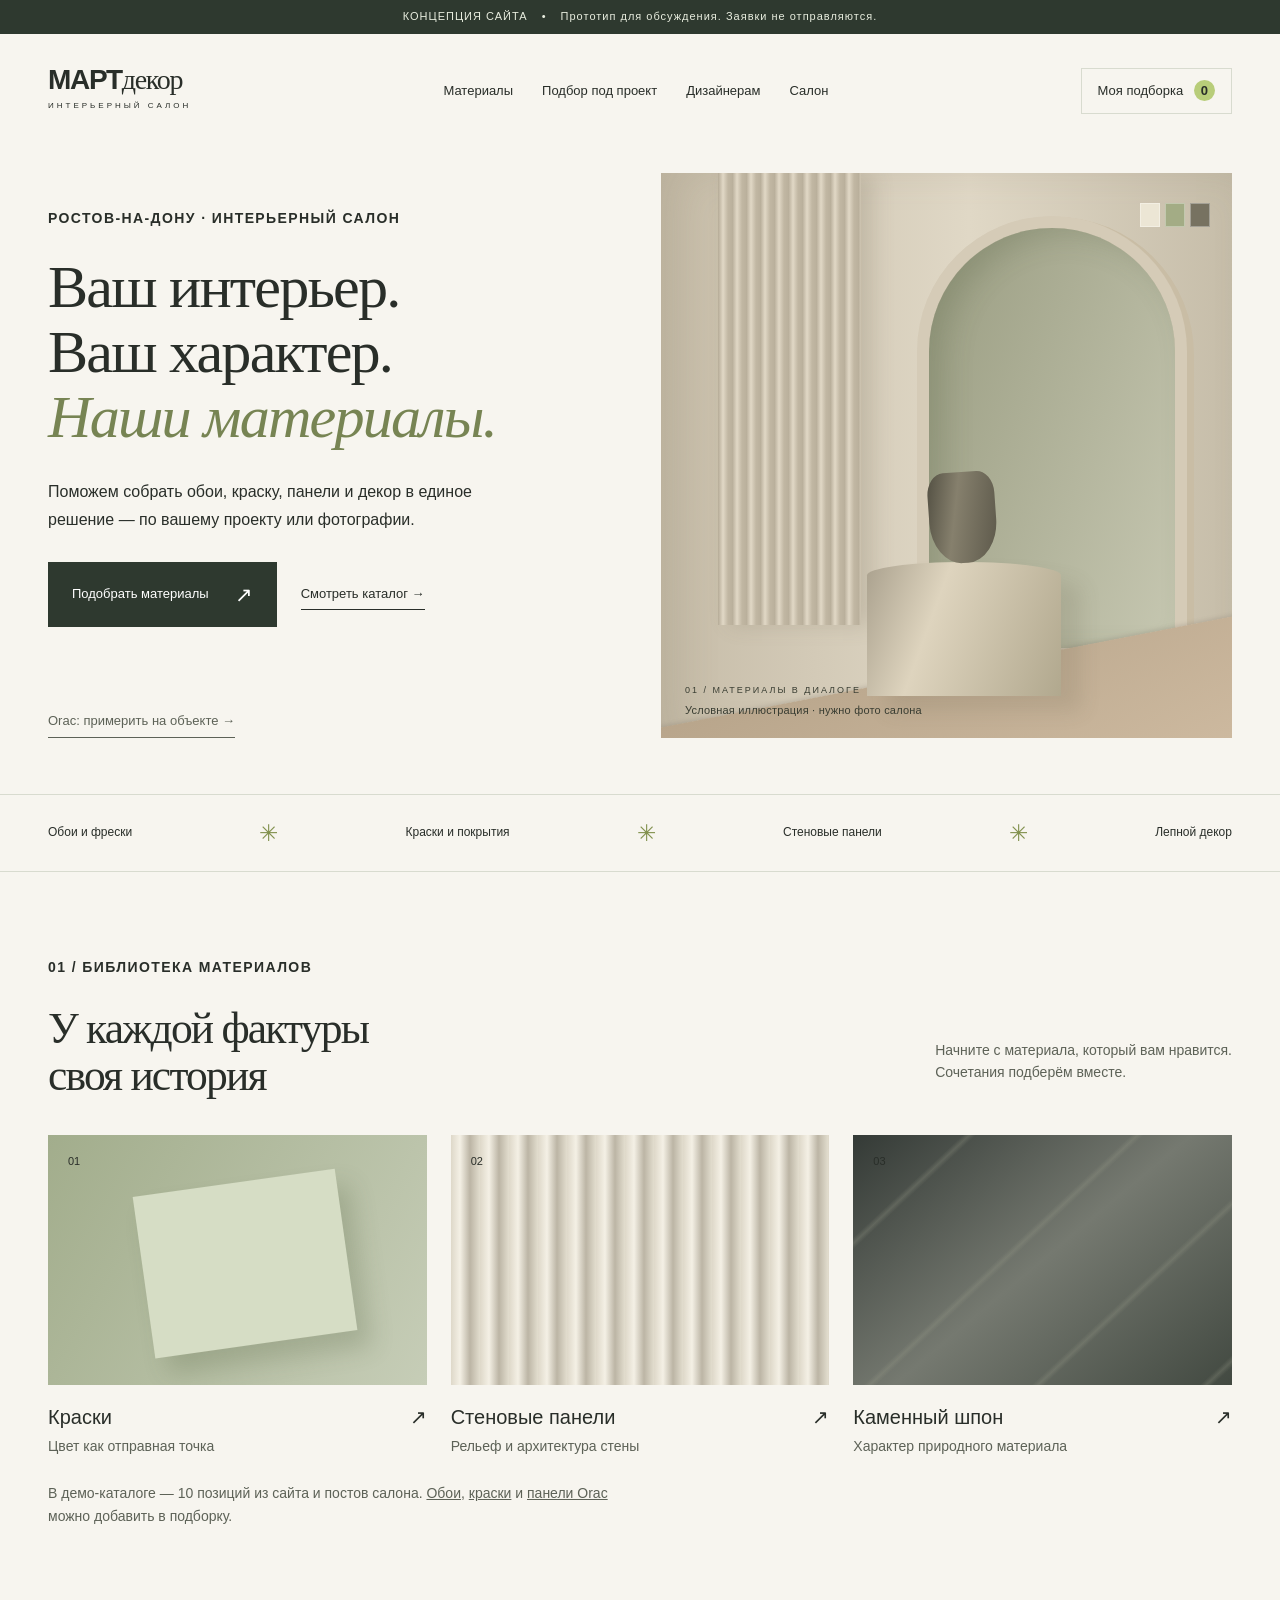
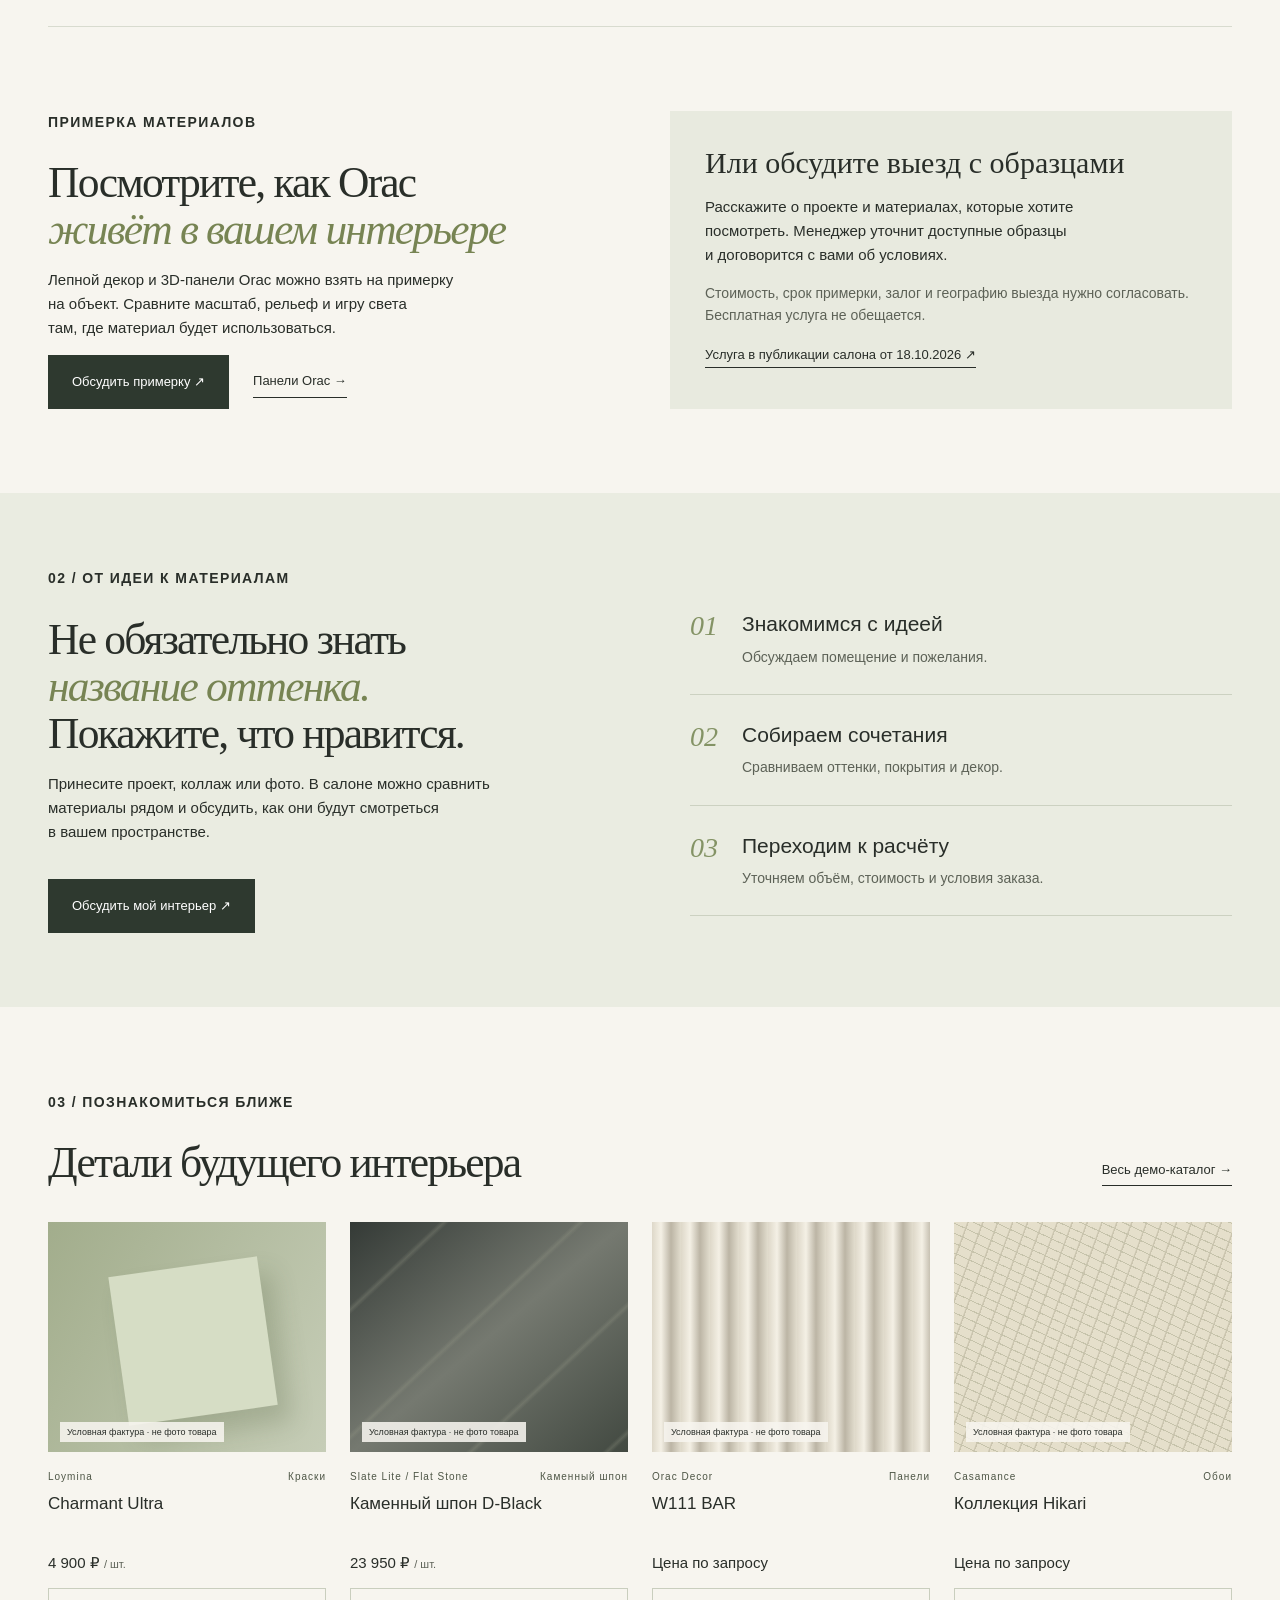
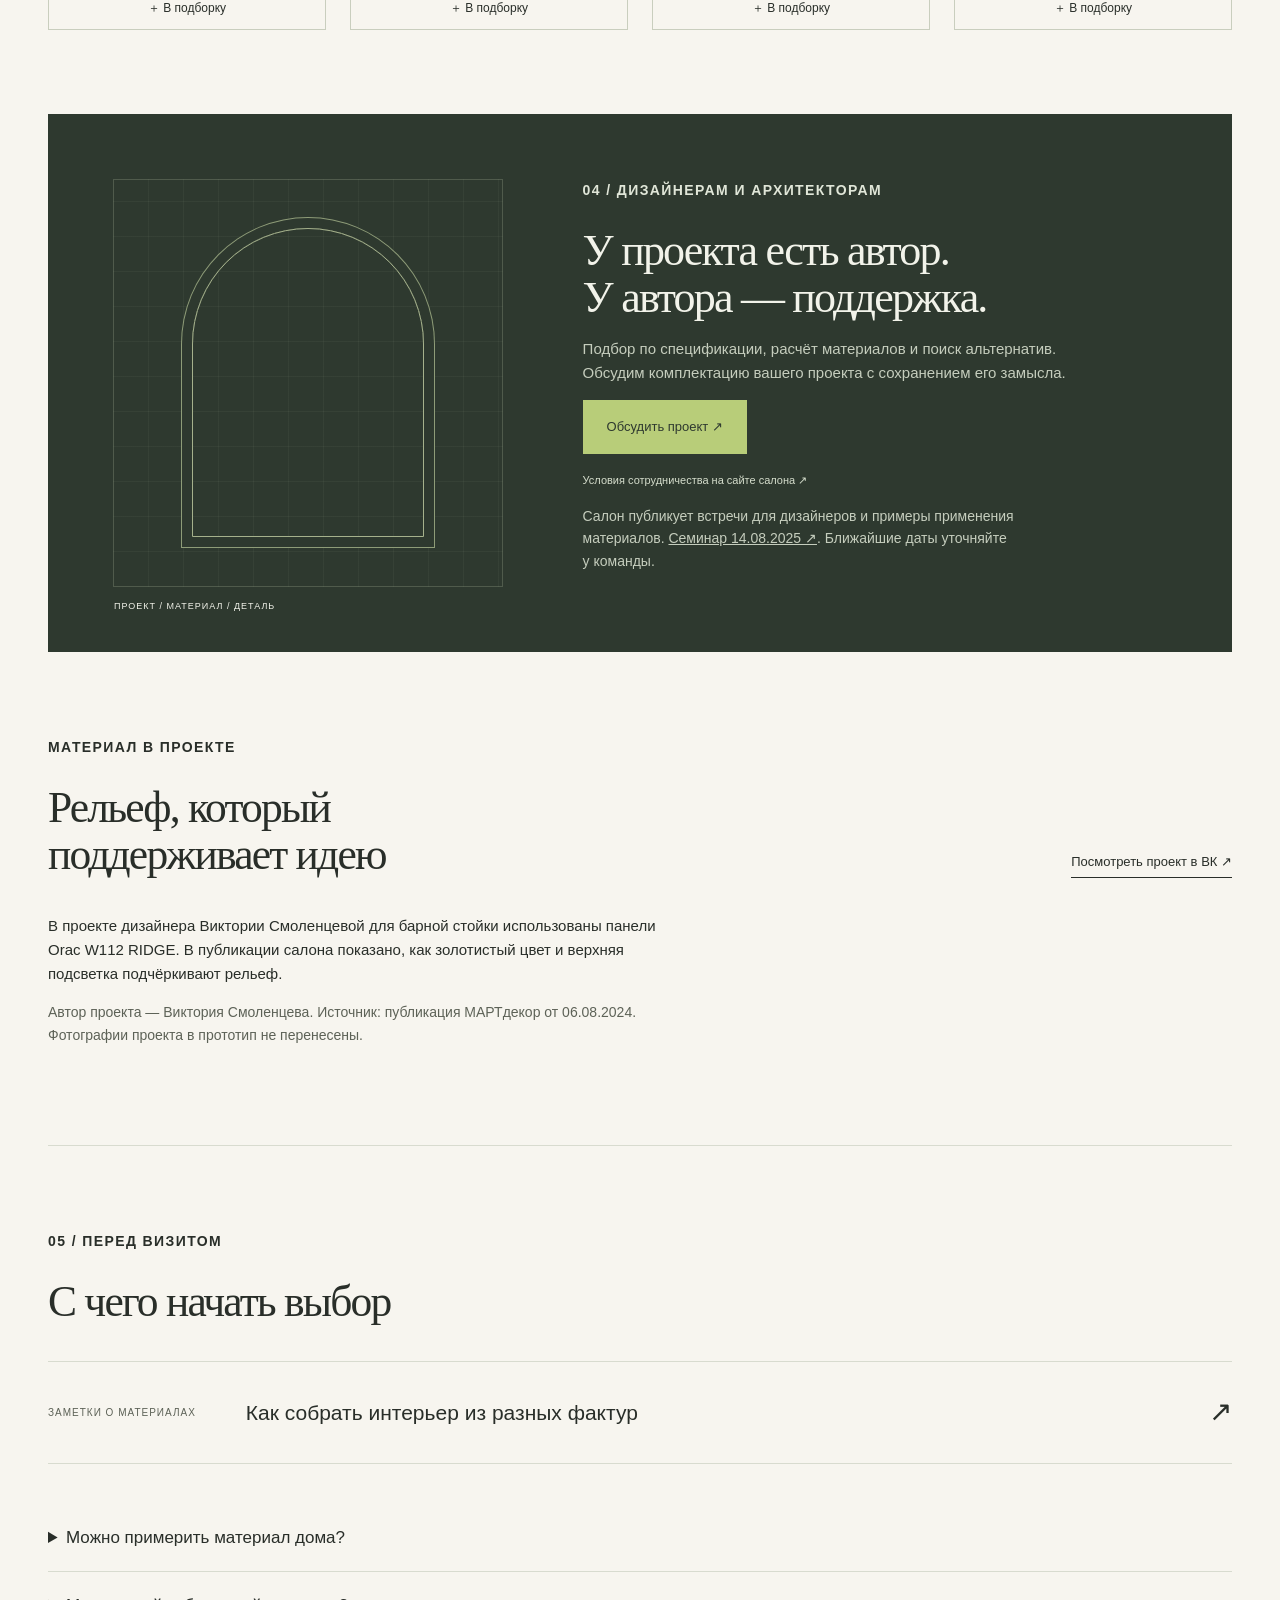
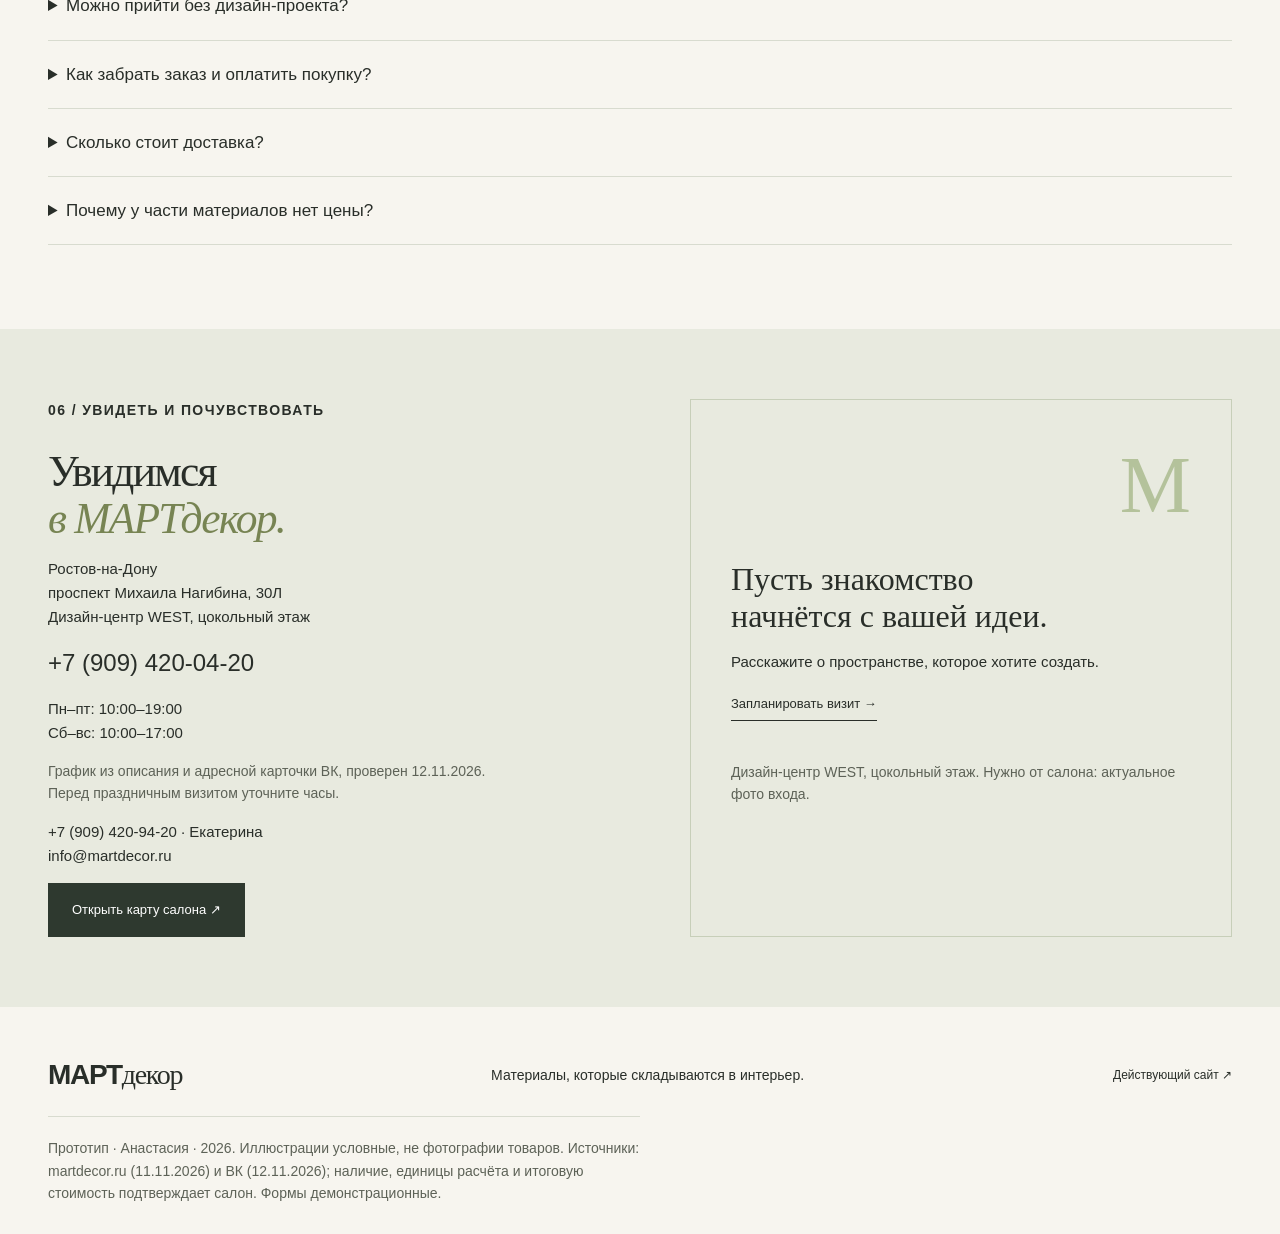
==== martdecor/index.html @ 8960d3ae "Publish MARTdecor prototype and competitor analysis" ====
<!doctype html><html lang="ru"><head><meta charset="utf-8"><meta name="viewport" content="width=device-width,initial-scale=1"><meta name="robots" content="noindex,nofollow"><title>Материалы для вашего интерьера — МАРТдекор</title><link rel="stylesheet" href="css/style.css"></head><body><div class="demo">КОНЦЕПЦИЯ САЙТА <span>•</span> Прототип для&nbsp;обсуждения. Заявки не&nbsp;отправляются.</div><header class="header wrap"><a class="logo" href="index.html" aria-label="МАРТдекор — главная">МАРТ<span>декор</span><small>ИНТЕРЬЕРНЫЙ САЛОН</small></a><nav aria-label="Основная навигация"><a href="catalog.html">Материалы</a><a href="index.html#approach">Подбор под&nbsp;проект</a><a href="index.html#designers">Дизайнерам</a><a href="index.html#contacts">Салон</a></nav><button class="shortlist-button" data-list>Моя подборка <b class="count">0</b></button></header><main><section class="hero wrap"><div class="hero-copy"><p class="eyebrow">РОСТОВ-НА-ДОНУ · ИНТЕРЬЕРНЫЙ САЛОН</p><h1>Ваш&nbsp;интерьер.<br>Ваш&nbsp;характер.<br><em>Наши материалы.</em></h1><p class="intro">Поможем собрать обои, краску, панели и&nbsp;декор в&nbsp;единое решение&nbsp;— по&nbsp;вашему проекту или&nbsp;фотографии.</p><div class="actions"><button class="btn" data-request="Подобрать материалы">Подобрать материалы <span>↗</span></button><a class="text-link" href="catalog.html">Смотреть каталог →</a></div><div class="hero-bottom"><a href="#samples" class="text-link">Orac: примерить на&nbsp;объекте →</a></div></div><div class="room" role="img" aria-label="Условная интерьерная композиция: декоративные панели, арка и образцы материалов"><div class="room-line"></div><div class="arch"></div><div class="plinth"></div><div class="vase"></div><div class="swatches"><i></i><i></i><i></i><span>ПАЛИТРА ВАШЕГО ПРОЕКТА</span></div><div class="image-label">01 / МАТЕРИАЛЫ В&nbsp;ДИАЛОГЕ<small>Условная иллюстрация · нужно фото салона</small></div></div></section><div class="strip"><div class="wrap"><span>Обои и&nbsp;фрески</span><i>✳</i><span>Краски и&nbsp;покрытия</span><i>✳</i><span>Стеновые панели</span><i>✳</i><span>Лепной декор</span></div></div><section class="section wrap"><div class="section-head"><div><p class="eyebrow">01 / БИБЛИОТЕКА МАТЕРИАЛОВ</p><h2>У&nbsp;каждой фактуры<br>своя история</h2></div><p>Начните с&nbsp;материала, который вам нравится.<br>Сочетания подберём вместе.</p></div><div class="category-grid"><a class="category" href="catalog.html?category=Краски"><div class="sample paint"><span>01</span></div><h3>Краски <span>↗</span></h3><p>Цвет как&nbsp;отправная точка</p></a><a class="category" href="catalog.html?category=Панели"><div class="sample relief"><span>02</span></div><h3>Стеновые панели <span>↗</span></h3><p>Рельеф и&nbsp;архитектура стены</p></a><a class="category" href="catalog.html?category=Каменный%20шпон"><div class="sample stone"><span>03</span></div><h3>Каменный шпон <span>↗</span></h3><p>Характер природного материала</p></a></div><p class="fine">В&nbsp;демо-каталоге&nbsp;— 10 позиций из&nbsp;сайта и&nbsp;постов салона. <a href="catalog.html?category=Обои">Обои</a>, <a href="catalog.html?category=Краски">краски</a> и <a href="catalog.html?search=Orac">панели Orac</a> можно добавить в&nbsp;подборку.</p></section><section class="sample-service section wrap" id="samples"><div class="split"><div><p class="eyebrow">ПРИМЕРКА МАТЕРИАЛОВ</p><h2>Посмотрите, как&nbsp;Orac<br><em>живёт в&nbsp;вашем интерьере</em></h2><p>Лепной декор и&nbsp;3D-панели Orac можно взять на&nbsp;примерку на&nbsp;объект. Сравните масштаб, рельеф и&nbsp;игру света там,&nbsp;где&nbsp;материал будет использоваться.</p><div class="actions"><button class="btn" data-request="Обсудить примерку Orac">Обсудить примерку ↗</button><a class="text-link" href="catalog.html?search=Orac">Панели Orac →</a></div></div><div class="sample-note"><h3>Или&nbsp;обсудите выезд с&nbsp;образцами</h3><p>Расскажите о&nbsp;проекте и&nbsp;материалах, которые хотите посмотреть. Менеджер уточнит доступные образцы и&nbsp;договорится с&nbsp;вами об&nbsp;условиях.</p><p class="fine">Стоимость, срок примерки, залог и&nbsp;географию выезда нужно согласовать. Бесплатная услуга не&nbsp;обещается.</p><a class="text-link" href="https://vk.ru/wall-53471837_7663" target="_blank" rel="noopener">Услуга в&nbsp;публикации салона от&nbsp;18.10.2026 ↗</a></div></div></section><section class="approach" id="approach"><div class="wrap split"><div><p class="eyebrow">02 / ОТ&nbsp;ИДЕИ К&nbsp;МАТЕРИАЛАМ</p><h2>Не&nbsp;обязательно знать<br><em>название оттенка.</em><br>Покажите, что&nbsp;нравится.</h2><p>Принесите проект, коллаж или&nbsp;фото. В&nbsp;салоне можно сравнить материалы рядом и&nbsp;обсудить, как&nbsp;они&nbsp;будут смотреться в&nbsp;вашем пространстве.</p><button class="btn" data-request="Обсудить мой интерьер">Обсудить мой&nbsp;интерьер ↗</button></div><ol class="steps"><li><span>01</span><div><h3>Знакомимся с&nbsp;идеей</h3><p>Обсуждаем помещение и&nbsp;пожелания.</p></div></li><li><span>02</span><div><h3>Собираем сочетания</h3><p>Сравниваем оттенки, покрытия и&nbsp;декор.</p></div></li><li><span>03</span><div><h3>Переходим к&nbsp;расчёту</h3><p>Уточняем объём, стоимость и&nbsp;условия заказа.</p></div></li></ol></div></section><section class="section wrap"><div class="section-head"><div><p class="eyebrow">03 / ПОЗНАКОМИТЬСЯ БЛИЖЕ</p><h2>Детали будущего интерьера</h2></div><a class="text-link" href="catalog.html">Весь&nbsp;демо-каталог →</a></div><div id="featured" class="products"></div></section><section class="designer wrap" id="designers"><div class="drawing" aria-hidden="true"><div></div><span>ПРОЕКТ / МАТЕРИАЛ / ДЕТАЛЬ</span></div><div><p class="eyebrow">04 / ДИЗАЙНЕРАМ И&nbsp;АРХИТЕКТОРАМ</p><h2>У&nbsp;проекта есть автор.<br>У&nbsp;автора&nbsp;— поддержка.</h2><p>Подбор по&nbsp;спецификации, расчёт материалов и&nbsp;поиск альтернатив. Обсудим комплектацию вашего проекта с&nbsp;сохранением его&nbsp;замысла.</p><button class="btn light" data-request="Обсудить сотрудничество">Обсудить проект ↗</button><a class="designer-link" href="https://martdecor.online/dizayneram/" target="_blank" rel="noopener">Условия сотрудничества на&nbsp;сайте салона ↗</a><p class="fine">Салон публикует встречи для&nbsp;дизайнеров и&nbsp;примеры применения материалов. <a href="https://vk.ru/wall-53471837_7644" target="_blank" rel="noopener">Семинар 14.08.2025 ↗</a>. Ближайшие даты уточняйте у&nbsp;команды.</p></div></section><section class="section wrap case-study"><p class="eyebrow">МАТЕРИАЛ В&nbsp;ПРОЕКТЕ</p><div class="section-head"><h2>Рельеф, который<br>поддерживает идею</h2><a class="text-link" href="https://vk.ru/wall-53471837_7539" target="_blank" rel="noopener">Посмотреть проект в&nbsp;ВК ↗</a></div><p>В&nbsp;проекте дизайнера Виктории Смоленцевой для&nbsp;барной стойки использованы панели Orac W112 RIDGE. В&nbsp;публикации салона показано, как&nbsp;золотистый цвет и&nbsp;верхняя подсветка подчёркивают рельеф.</p><p class="fine">Автор проекта&nbsp;— Виктория Смоленцева. Источник: публикация МАРТдекор от&nbsp;06.08.2024. Фотографии проекта в&nbsp;прототип не&nbsp;перенесены.</p></section><section class="section wrap"><div class="section-head"><div><p class="eyebrow">05 / ПЕРЕД&nbsp;ВИЗИТОМ</p><h2>С&nbsp;чего начать выбор</h2></div></div><a class="article-link" href="article.html"><span>ЗАМЕТКИ О&nbsp;МАТЕРИАЛАХ</span><h3>Как&nbsp;собрать интерьер из&nbsp;разных фактур</h3><b>↗</b></a><div class="faq"><details><summary>Можно примерить материал дома?</summary><p>В&nbsp;салоне можно обсудить примерку лепного декора и&nbsp;3D-панелей Orac на&nbsp;объекте или&nbsp;выезд с&nbsp;образцами. Условия и&nbsp;доступность конкретных образцов согласует менеджер.</p></details><details><summary>Можно прийти без&nbsp;дизайн-проекта?</summary><p>Да.&nbsp;Подготовьте фотографии помещения и&nbsp;примеры того, что&nbsp;вам нравится: они&nbsp;помогут начать подбор.</p></details><details><summary>Как&nbsp;забрать заказ и&nbsp;оплатить покупку?</summary><p>В&nbsp;настройках сообщества указаны самовывоз, собственная логистика и&nbsp;возможность доставки Яндекс. Также перечислены оплата по&nbsp;QR-коду, через&nbsp;терминал, наличными и&nbsp;переводом. Доступный способ и&nbsp;условия для&nbsp;конкретного заказа подтвердит менеджер.</p></details><details><summary>Сколько стоит доставка?</summary><p>Стоимость и&nbsp;сроки рассчитываются для&nbsp;вашего заказа. Отметка о&nbsp;бесплатной доставке в&nbsp;ВК не&nbsp;раскрывает условий, поэтому бесплатную доставку для&nbsp;любого заказа мы&nbsp;не&nbsp;обещаем.</p></details><details><summary>Почему у&nbsp;части материалов нет&nbsp;цены?</summary><p>В&nbsp;публикациях ВК цена не&nbsp;указана. Для&nbsp;расчёта нужны выбранный артикул, объём и&nbsp;актуальные условия поставки. Добавьте материалы в&nbsp;подборку и&nbsp;обсудите их&nbsp;с&nbsp;салоном.</p></details></div></section><section class="contacts" id="contacts"><div class="wrap split"><div><p class="eyebrow">06 / УВИДЕТЬ И&nbsp;ПОЧУВСТВОВАТЬ</p><h2>Увидимся<br><em>в&nbsp;МАРТдекор.</em></h2><p>Ростов-на-Дону<br>проспект Михаила Нагибина, 30Л<br>Дизайн-центр WEST, цокольный этаж</p><p><a class="phone" href="tel:+79094200420">+7 (909) 420-04-20</a></p><p>Пн–пт: 10:00–19:00<br>Сб–вс: 10:00–17:00</p><p class="fine">График из&nbsp;описания и&nbsp;адресной карточки ВК, проверен 12.11.2026. Перед&nbsp;праздничным визитом уточните часы.</p><p><a href="tel:+79094209420">+7 (909) 420-94-20 · Екатерина</a><br><a href="mailto:info@martdecor.ru">info@martdecor.ru</a></p><a class="btn" href="https://yandex.com/maps/-/CPRqZOLa" target="_blank" rel="noopener">Открыть карту салона ↗</a></div><div class="visit"><span class="visit-mark">М</span><h3>Пусть знакомство<br>начнётся с&nbsp;вашей идеи.</h3><p>Расскажите о&nbsp;пространстве, которое хотите создать.</p><button class="text-link" data-request="Запланировать визит">Запланировать визит →</button><p class="fine">Дизайн-центр WEST, цокольный этаж. Нужно от&nbsp;салона: актуальное фото входа.</p></div></div></section></main><footer class="wrap"><div class="foot"><a class="logo" href="index.html">МАРТ<span>декор</span></a><p>Материалы, которые складываются в&nbsp;интерьер.</p><a href="https://martdecor.online/" target="_blank" rel="noopener">Действующий сайт ↗</a></div><p class="fine">Прототип · Анастасия · 2026. Иллюстрации условные, не&nbsp;фотографии товаров. Источники: martdecor.ru (11.11.2026) и&nbsp;ВК (12.11.2026); наличие, единицы расчёта и&nbsp;итоговую стоимость подтверждает салон. Формы демонстрационные.</p></footer><dialog id="list-dialog"><button class="close" data-close aria-label="Закрыть">×</button><p class="eyebrow">ВАШ&nbsp;ПРОЕКТ</p><h2>Моя подборка</h2><div id="list-items"></div><p class="fine">Подборка сохраняется в&nbsp;этом браузере. Это&nbsp;не&nbsp;заказ и&nbsp;не&nbsp;резерв товара.</p><button class="btn" data-request="Обсудить подборку">Обсудить с&nbsp;менеджером ↗</button></dialog><dialog id="request-dialog"><button class="close" data-close aria-label="Закрыть">×</button><p class="eyebrow">НАЧНЁМ С&nbsp;ВАШЕЙ ИДЕИ</p><h2 id="request-title">Подобрать материалы</h2><p class="fine">Демо-форма. Можно проверить сценарий с&nbsp;вымышленными данными&nbsp;— ничего не&nbsp;отправляется.</p><p id="request-selection" class="fine"></p><form id="request-form"><label>Как&nbsp;к&nbsp;вам обращаться<input name="name" required placeholder="Ваше имя" maxlength="80"></label><label>Телефон<input name="phone" type="tel" required minlength="10" maxlength="20" placeholder="+7 (___) ___-__-__"></label><label>Что&nbsp;планируете?<select name="task"><option>Подбор материалов для&nbsp;комнаты</option><option>Комплектация по&nbsp;дизайн-проекту</option><option>Уточнение цены и&nbsp;наличия</option><option>Сотрудничество с&nbsp;дизайнером</option><option value="samples">Примерка Orac / выезд с&nbsp;образцами</option></select></label><button class="btn" type="submit">Проверить заявку →</button></form><div id="success" hidden><h3>Сценарий пройден</h3><p>В&nbsp;готовом сайте заявка поступит менеджеру. Сейчас данные никуда не&nbsp;отправлены.</p><a class="text-link" href="https://martdecor.online/contact-us/" target="_blank" rel="noopener">Открыть контакты салона ↗</a></div></dialog><div id="toast" role="status"></div><script src="js/data.js"></script><script src="js/main.js"></script></body></html>
---- martdecor/css/style.css ----
:root{--paper:#f7f5ef;--ink:#292e29;--muted:#70736b;--line:#d8dbcf;--green:#b8cd79;--dark:#2e392f}*{box-sizing:border-box}html{scroll-behavior:smooth;scroll-padding-top:30px}body{margin:0;background:var(--paper);color:var(--ink);font:15px/1.6 Arial,sans-serif}button,input,select{font:inherit}button,a{touch-action:manipulation}a{color:inherit;text-decoration:none}button{cursor:pointer}button:focus-visible,a:focus-visible,input:focus-visible,select:focus-visible,summary:focus-visible{outline:3px solid #708b36;outline-offset:5px}button{color:inherit}p{margin:15px 0}h1,h2,h3{font-weight:400;line-height:1.08;margin:0}h1,h2{font-family:Georgia,'Times New Roman',serif;letter-spacing:-1.8px}h1{font-size:clamp(44px,4.7vw,72px)}h2{font-size:clamp(36px,3.4vw,50px)}h3{font-size:21px;line-height:1.3}em{font-weight:400;color:#778453}.wrap{width:min(1320px,calc(100% - 96px));margin:auto}.demo{background:var(--dark);color:#e8eddf;text-align:center;padding:8px 20px;font-size:11px;letter-spacing:1px}.demo span{margin:0 10px}.header{display:flex;align-items:center;justify-content:space-between;min-height:115px;gap:24px}.logo{font-size:28px;font-weight:700;line-height:1.1;letter-spacing:-1.3px}.logo span{font-family:Georgia,serif;font-weight:400}.logo small{display:block;font:8px/2.8 Arial;letter-spacing:3px}.header nav{display:flex;gap:29px;font-size:13px}.header nav a:hover,.text-link:hover{color:#768c42}.shortlist-button{background:none;border:1px solid var(--line);padding:12px 16px;font-size:12px}.count{background:var(--green);border-radius:50%;padding:3px 7px;margin-left:7px}.hero{display:grid;grid-template-columns:1fr 1fr;gap:42px;padding-top:24px;padding-bottom:56px}.hero-copy{padding:34px 0 0;display:flex;flex-direction:column}.eyebrow{font-size:10px;letter-spacing:2.1px;font-weight:600;margin:0 0 26px}.intro{font-size:16px;max-width:440px;line-height:1.75;margin:28px 0}.actions{display:flex;align-items:center;gap:24px;flex-wrap:wrap}.btn{display:inline-flex;align-items:center;justify-content:center;gap:26px;background:var(--dark);color:white;border:1px solid var(--dark);padding:17px 23px;font-size:13px;line-height:1.4}.btn:hover{background:#455743}.btn span{font-size:21px}.text-link{border:0;border-bottom:1px solid currentColor;background:transparent;padding:5px 0;font-size:13px}.hero-bottom{margin-top:auto;padding:42px 0 0;display:flex;gap:24px;color:var(--muted);font-size:11px}.room{position:relative;min-height:565px;overflow:hidden;background:linear-gradient(90deg,#c6bca8,#e0d8c6 54%,#c6bda9);box-shadow:inset 20px 0 40px #71665122}.room:after{content:'';position:absolute;width:150%;height:160px;background:linear-gradient(165deg,#b6a389,#d3bfa5);bottom:-90px;left:-20%;transform:rotate(-11deg);box-shadow:0 -2px 4px #7a706533}.room-line{position:absolute;left:10%;top:0;height:80%;width:25%;background:repeating-linear-gradient(90deg,#b5ab97 0,#e1d8c6 5px,#c1b7a3 10px,#bbb19d 14px);box-shadow:12px 0 20px #74695733}.arch{position:absolute;right:10%;top:55px;height:420px;width:43%;border-radius:180px 180px 0 0;background:linear-gradient(110deg,#9a9d82,#c6c7b1);box-shadow:inset 15px 6px 30px #424f3433,0 0 0 12px #d5cbb7,4px 4px 0 15px #c9bda5}.plinth{position:absolute;z-index:1;left:36%;bottom:42px;width:34%;height:134px;background:linear-gradient(110deg,#aaa18e,#ded4be 35%,#b1a88e);border-radius:50% 50% 0 0 / 10% 10% 0 0;box-shadow:20px 15px 20px #62574625}.vase{position:absolute;z-index:2;left:47%;bottom:175px;width:67px;height:91px;border-radius:25% 25% 46% 46%;background:linear-gradient(100deg,#524f42,#86806d 40%,#5c584a);transform:rotate(-4deg)}.swatches{position:absolute;z-index:3;top:30px;right:22px;display:flex;align-items:center;gap:5px}.swatches i{width:20px;height:24px;background:#ece6d5;border:1px solid #ffffff55}.swatches i:nth-child(2){background:#a3ac85}.swatches i:nth-child(3){background:#777261}.swatches span{display:none}.image-label{position:absolute;bottom:18px;left:24px;z-index:3;font-size:9px;letter-spacing:2px;color:#393d32}.image-label small{display:block;font-size:9px;letter-spacing:.2px;margin-top:5px}.strip{border-top:1px solid var(--line);border-bottom:1px solid var(--line)}.strip .wrap{display:flex;justify-content:space-between;align-items:center;padding:20px 0;font-size:12px}.strip i{font-size:23px;font-style:normal;color:#82914e}.section{padding:84px 0}.section-head{display:flex;justify-content:space-between;align-items:flex-end;gap:30px;margin-bottom:36px}.section-head p:not(.eyebrow){font-size:13px;color:var(--muted)}.category-grid{display:grid;grid-template-columns:repeat(3,1fr);gap:24px}.sample{position:relative;overflow:hidden;min-height:250px}.sample span{position:absolute;top:18px;left:20px;font-size:11px}.paint{background:linear-gradient(120deg,#a2ad8c,#c6cdb7)}.paint:after{content:'';position:absolute;left:25%;top:19%;width:54%;height:65%;transform:rotate(-8deg);background:#d6ddc5;box-shadow:12px 18px 23px #43533235}.relief{background:repeating-linear-gradient(90deg,#ded8c9 0,#f4f0e5 9px,#bcb5a5 19px,#e2ddce 29px)}.stone{background:repeating-linear-gradient(137deg,transparent 0 17%,#9b9e8b44 18%,transparent 19% 26%),linear-gradient(140deg,#343a36,#757970,#424941)}.wood{background:repeating-linear-gradient(90deg,#9d8669 0,#baa78a 7px,#cbb99c 12px,#86765c 14px)}.category h3{margin:19px 0 5px;display:flex;justify-content:space-between;font-size:20px}.category p{margin:0;color:var(--muted);font-size:12px}.fine{color:var(--muted);font-size:11px;line-height:1.6}.fine a{text-decoration:underline}.category-grid+.fine{margin-top:25px}.approach{background:#eaece1;padding:74px 0}.split{display:grid;grid-template-columns:1fr 1fr;gap:100px}.split>div>p:not(.eyebrow):not(.fine){max-width:450px}.approach .btn{margin-top:20px}.steps{list-style:none;padding:0;margin:0;align-self:center}.steps li{display:flex;gap:24px;border-bottom:1px solid #ccd1c1;padding:26px 0}.steps li>span{font:italic 28px Georgia;color:#849365}.steps p{font-size:13px;color:var(--muted);margin:8px 0 0}.products{display:grid;grid-template-columns:repeat(4,1fr);gap:24px}.product .sample{min-height:230px;display:block}.product .meta{display:flex;justify-content:space-between;font-size:10px;letter-spacing:1px;color:var(--muted);margin:17px 0 8px}.product h3{font-size:17px;min-height:45px}.product .price{font-size:15px;margin:13px 0}.product .price span{font-size:11px;color:var(--muted)}.product .add{width:100%;border:1px solid #c9cebe;background:transparent;padding:10px;font-size:12px}.product .add:hover,.product .add.selected{background:#e6ebdb}.sample .placeholder{position:absolute;bottom:10px;left:12px;top:auto;background:#f7f5efdf;padding:3px 7px;z-index:1;font-size:9px;letter-spacing:0}.designer{background:var(--dark);color:#f2f3ea;padding:65px;display:grid;grid-template-columns:.8fr 1.2fr;gap:80px}.designer h2{font-size:44px}.designer p:not(.eyebrow){color:#c5cdbd;max-width:500px}.light{background:var(--green);color:var(--dark);border-color:var(--green)}.light:hover{background:#cbdba0}.designer-link{display:block;margin-top:18px;font-size:11px;color:#d5ddcc}.drawing{min-height:290px;border:1px solid #83907966;position:relative;background:repeating-linear-gradient(0deg,transparent 0 34px,#aabb9920 35px),repeating-linear-gradient(90deg,transparent 0 34px,#aabb9920 35px)}.drawing div{position:absolute;left:20%;top:12%;width:60%;height:76%;border:1px solid #a5b18c;border-radius:120px 120px 0 0;box-shadow:0 0 0 10px #2e392f,0 0 0 11px #8e9c78}.drawing span{position:absolute;bottom:-27px;font-size:9px;letter-spacing:1px}.article-link{border-top:1px solid var(--line);border-bottom:1px solid var(--line);display:flex;align-items:center;gap:50px;padding:28px 0}.article-link>span{font-size:10px;letter-spacing:1px;color:var(--muted)}.article-link b{margin-left:auto;font-size:28px;font-weight:400}.faq{margin-top:40px}.faq details{border-bottom:1px solid var(--line);padding:20px 0}.faq summary{cursor:pointer;font-size:17px}.faq p{max-width:740px;color:var(--muted)}.contacts{padding:70px 0;background:#e8eadf}.phone{font-size:24px}.visit{padding:40px;border:1px solid #c7cfb9;position:relative}.visit-mark{font:120px Georgia;color:#b4c29b;float:right}.visit h3{padding-top:30px;font:32px Georgia}.visit .fine{clear:both;margin-top:40px}.foot{display:flex;align-items:center;justify-content:space-between;gap:25px;padding:42px 0 15px}.foot p,.foot>a:last-child{font-size:12px}footer>.fine{border-top:1px solid var(--line);padding:20px 0 30px;margin:0}.page-title{font-size:60px}.filters{display:grid;grid-template-columns:1.5fr 1fr 1fr auto;gap:20px;align-items:end;margin:38px 0 15px;padding:25px 0;border-block:1px solid var(--line)}label{display:block;font-size:12px}input,select{display:block;width:100%;border:1px solid #c6ccbc;background:#fffdf8;padding:12px;margin-top:7px;min-width:0;color:var(--ink)}.reset{background:none;border:0;text-decoration:underline;padding:12px;font-size:12px}.item-layout{display:grid;grid-template-columns:1fr 1fr;gap:65px}.item-layout>.sample{min-height:560px}.item-layout h1{font-size:48px}.item-layout .price{font-size:28px}.item-layout .price span{font:13px Arial;color:var(--muted)}.spec{margin:25px 0}.spec div{display:flex;justify-content:space-between;gap:25px;border-bottom:1px solid var(--line);padding:12px 0;font-size:13px}.item-actions{display:flex;gap:15px;flex-wrap:wrap}.prose{max-width:850px}.prose h2{margin:40px 0 15px;font-size:35px}.prose .btn{margin-top:25px}dialog{width:min(580px,calc(100% - 32px));border:0;background:var(--paper);padding:38px;color:var(--ink);max-height:90vh;overflow:auto}dialog::backdrop{background:#17201699;backdrop-filter:blur(4px)}dialog h2{font-size:38px;margin-bottom:24px}.close{float:right;background:none;border:0;font-size:28px;line-height:1}.close:hover{color:#758450}dialog label{margin-bottom:18px}dialog form .btn{width:100%;margin-top:8px}.list-row{padding:18px 0;border-bottom:1px solid var(--line);display:flex;align-items:center;justify-content:space-between;gap:14px}.list-row h3{font-size:17px}.list-row p{margin:5px 0;font-size:12px}.remove{background:none;border:0;text-decoration:underline;font-size:11px}.empty-list{padding:25px 0}.list-row+.fine{margin-top:25px}#toast{position:fixed;bottom:28px;left:50%;transform:translateX(-50%);background:var(--dark);color:white;padding:14px 24px;font-size:13px;z-index:10;opacity:0;pointer-events:none;transition:opacity .2s;max-width:90vw}#toast.visible{opacity:1}[hidden]{display:none!important}
@media(min-width:1500px){.hero{gap:70px}.hero-copy{padding-top:45px}.room{min-height:620px}}
@media(max-width:1100px){.wrap{width:calc(100% - 48px)}.header nav{gap:16px;font-size:12px}.hero{gap:25px}.hero h1{font-size:52px}.room{min-height:560px}.products{gap:15px}.split{gap:45px}.designer{padding:45px;gap:45px}.designer h2{font-size:36px}.product .sample{min-height:190px}}
@media(max-width:760px){.wrap{width:calc(100% - 36px)}.demo{font-size:9px;letter-spacing:0}.header{flex-wrap:wrap;gap:14px;padding:24px 0}.header nav{order:3;width:100%;justify-content:space-between;gap:6px;font-size:11px}.logo{font-size:25px}.logo small{font-size:7px}.shortlist-button{font-size:10px;padding:10px}.hero{grid-template-columns:1fr;padding-top:0;padding-bottom:30px}.hero-copy{padding-top:25px}.hero h1{font-size:48px}.eyebrow{font-size:9px;letter-spacing:1.4px;margin-bottom:22px}.intro{font-size:15px;margin:24px 0}.hero-bottom{padding:25px 0 0;font-size:10px}.room{min-height:410px}.arch{height:300px;top:40px}.plinth{height:90px;bottom:42px}.vase{bottom:132px}.strip .wrap{flex-wrap:wrap;gap:15px;justify-content:center;font-size:10px}.strip i{display:none}.section{padding:52px 0}.section-head{display:block}.section-head .text-link{display:inline-block;margin-top:20px}.section-head h2{font-size:38px}.category-grid{grid-template-columns:1fr;gap:28px}.category .sample{min-height:220px}.category h3{font-size:20px}.split{grid-template-columns:1fr;gap:30px}.approach,.contacts{padding:48px 0}.products{grid-template-columns:repeat(2,minmax(0,1fr));gap:28px 14px}.product .sample{min-height:170px}.product h3{font-size:15px;min-height:58px}.product .meta{font-size:8px;letter-spacing:0;gap:5px}.product .price{font-size:13px}.product .add{font-size:11px}.designer{grid-template-columns:1fr;padding:28px;gap:50px}.drawing{min-height:230px}.designer h2{font-size:34px}.article-link{gap:20px;flex-wrap:wrap}.article-link h3{font-size:21px;width:80%}.article-link>span{width:100%}.faq summary{font-size:15px}.foot{flex-wrap:wrap;gap:15px}.foot p{width:100%;order:3}.page-title{font-size:44px}.filters{grid-template-columns:1fr 1fr;gap:15px}.filters label:first-child{grid-column:1/-1}.filters label{font-size:10px}.reset{grid-column:1/-1}.item-layout{grid-template-columns:1fr;gap:30px}.item-layout>.sample{min-height:320px}.item-layout h1{font-size:38px}.item-actions .btn{width:100%}dialog{padding:25px}dialog h2{font-size:32px}.prose h2{font-size:29px}.sample .placeholder{font-size:8px;left:6px;padding:2px 4px}}
@media(prefers-reduced-motion:reduce){html{scroll-behavior:auto}*{transition:none!important}}
:root{--muted:#5d6257}.fine,.category p,.steps p,.section-head p:not(.eyebrow),.foot p{font-size:14px}.fine{max-width:76ch}.eyebrow{font-size:13px;letter-spacing:1.4px}.faq p{max-width:65ch}h2,h3{text-wrap:balance}.shortlist-button{font-size:13px}.product .price{font-size:15px}.visit h3{clear:both}.visit-mark{font-size:80px}.image-label small{font-size:11px}.product .meta{color:#4e5646}.designer .eyebrow{color:#e0e6d8}
@media(max-width:760px){.hero h1{font-size:38px}.eyebrow{font-size:13px;letter-spacing:.7px}.shortlist-button{font-size:13px}.header .logo{font-size:24px}.designer h2{font-size:32px}.fine{font-size:14px}.hero-bottom{flex-wrap:wrap;gap:4px 20px}.product .price{font-size:15px}.product h3{font-size:16px}.product .meta{font-size:10px}.sample .placeholder{max-width:calc(100% - 12px)}}

.sample-service{border-top:1px solid var(--line)}.sample-note{background:#e8eadf;padding:35px}.sample-note h3{font:30px Georgia}.case-study{border-bottom:1px solid var(--line)}.case-study>p{max-width:76ch}.wallpaper{background:repeating-linear-gradient(25deg,#c6c3ab 0 1px,transparent 1px 9px),repeating-linear-gradient(110deg,#e5dfcb 0 12px,#cbc5af 13px 14px)}.sample-service .split{gap:60px}.product .price .on-request{font-size:15px;color:var(--ink)}.designer .fine{color:#d7decd}.eyebrow{font-size:14px}@media(max-width:760px){.sample-service .split{gap:25px}.sample-note{padding:24px}.sample-service h2{font-size:34px}.header nav{flex-wrap:wrap}.eyebrow{font-size:14px}}
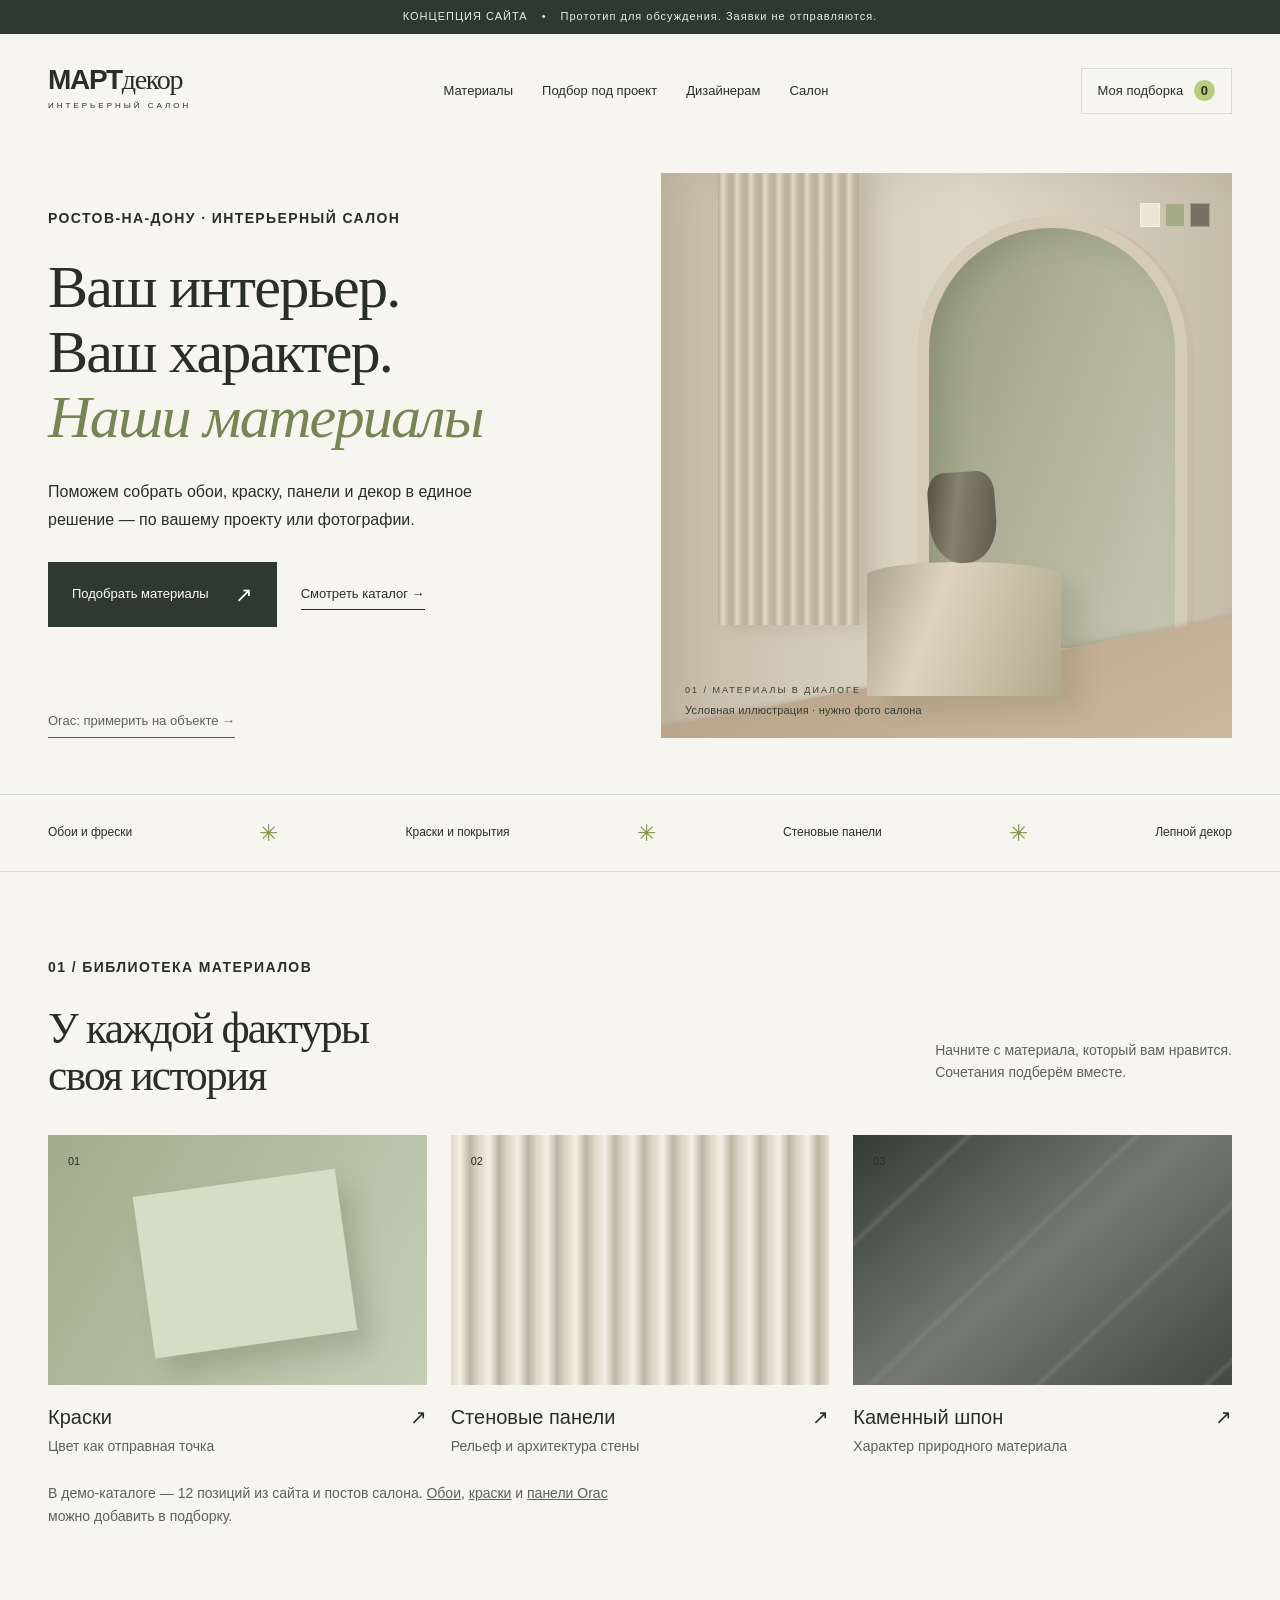
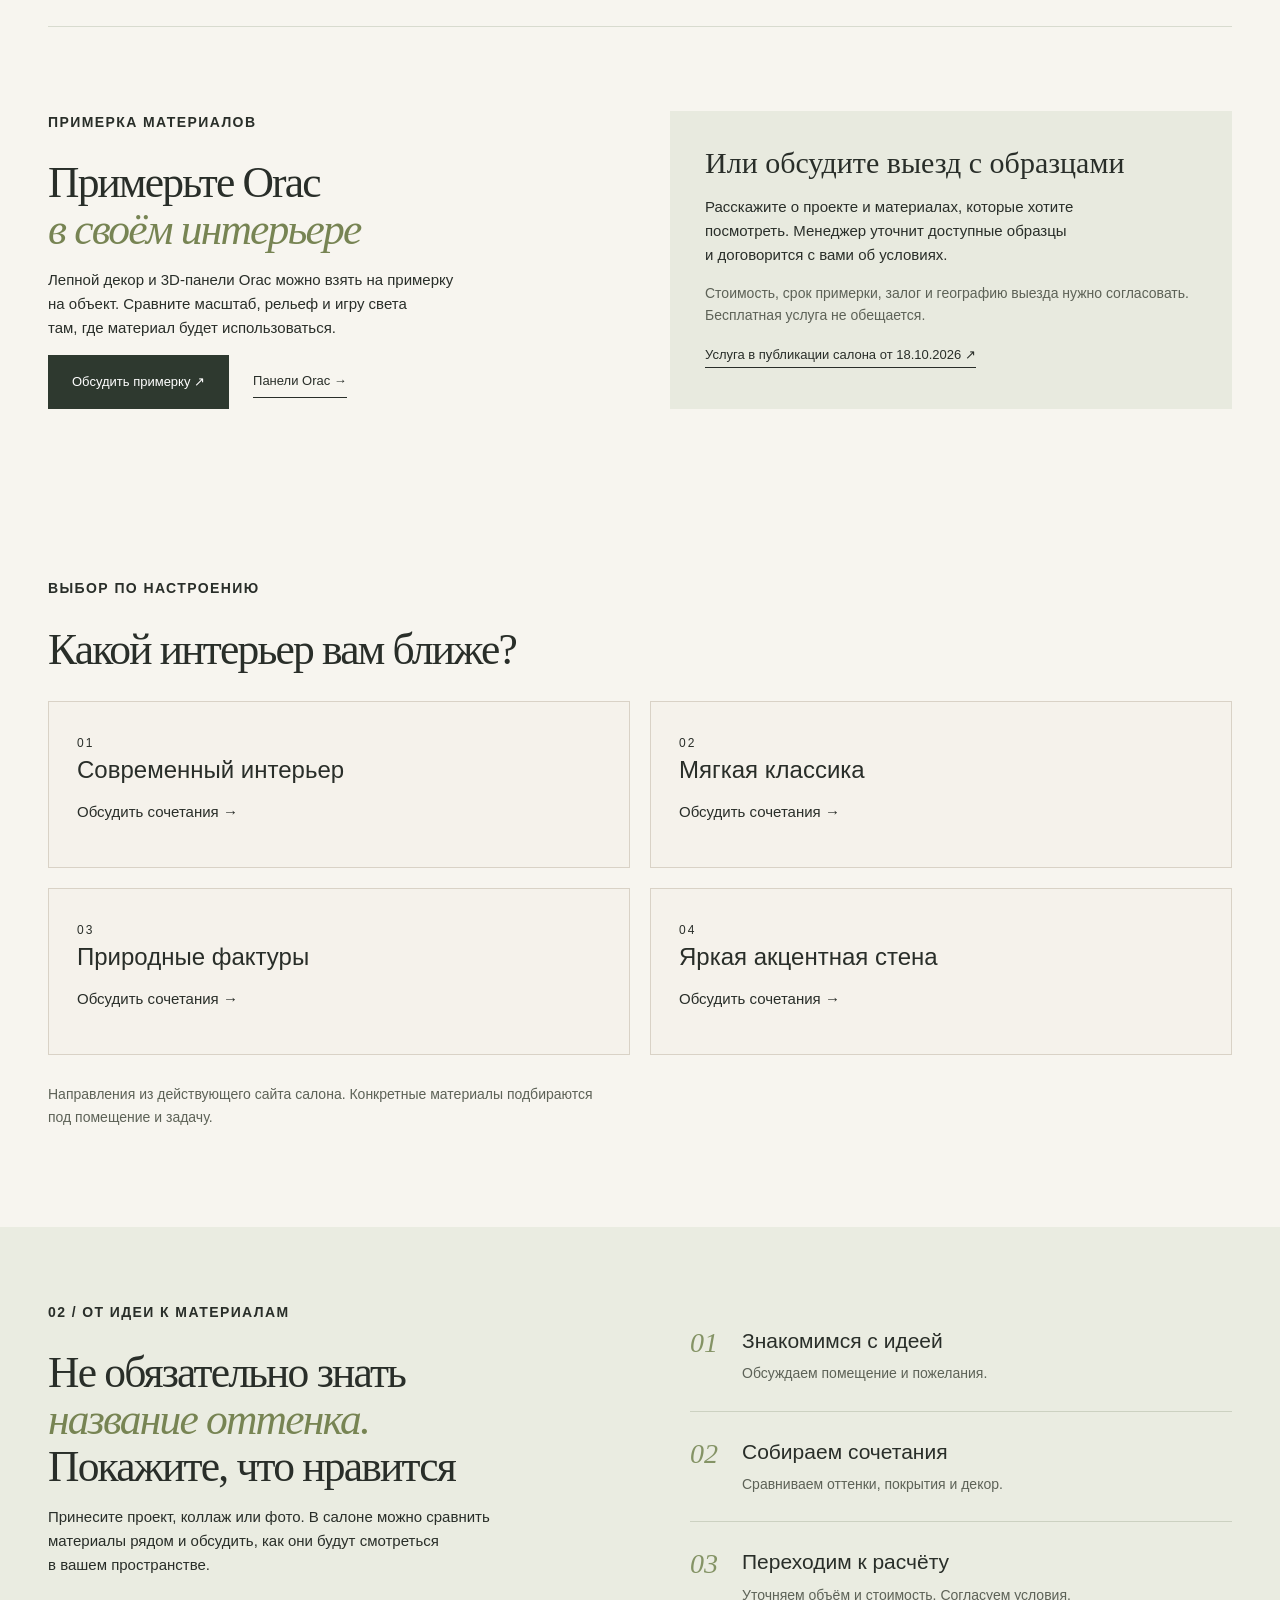
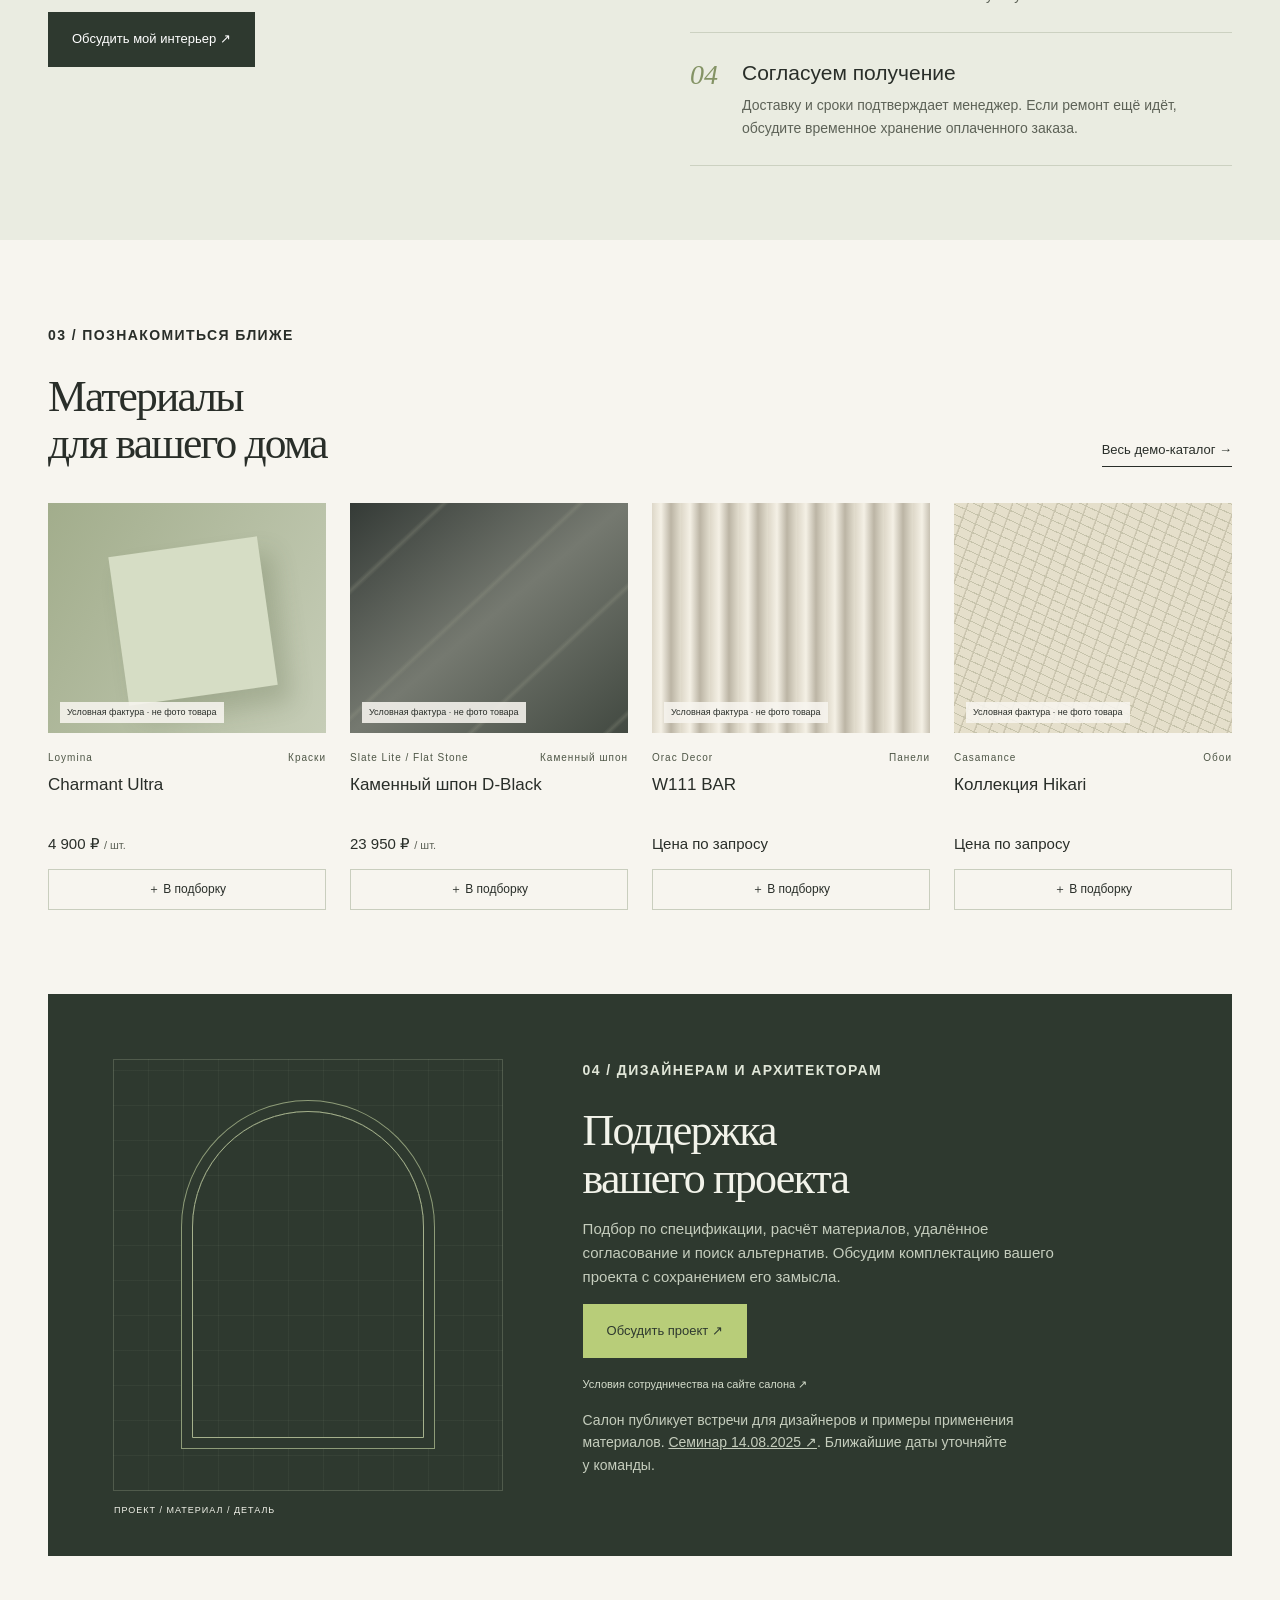
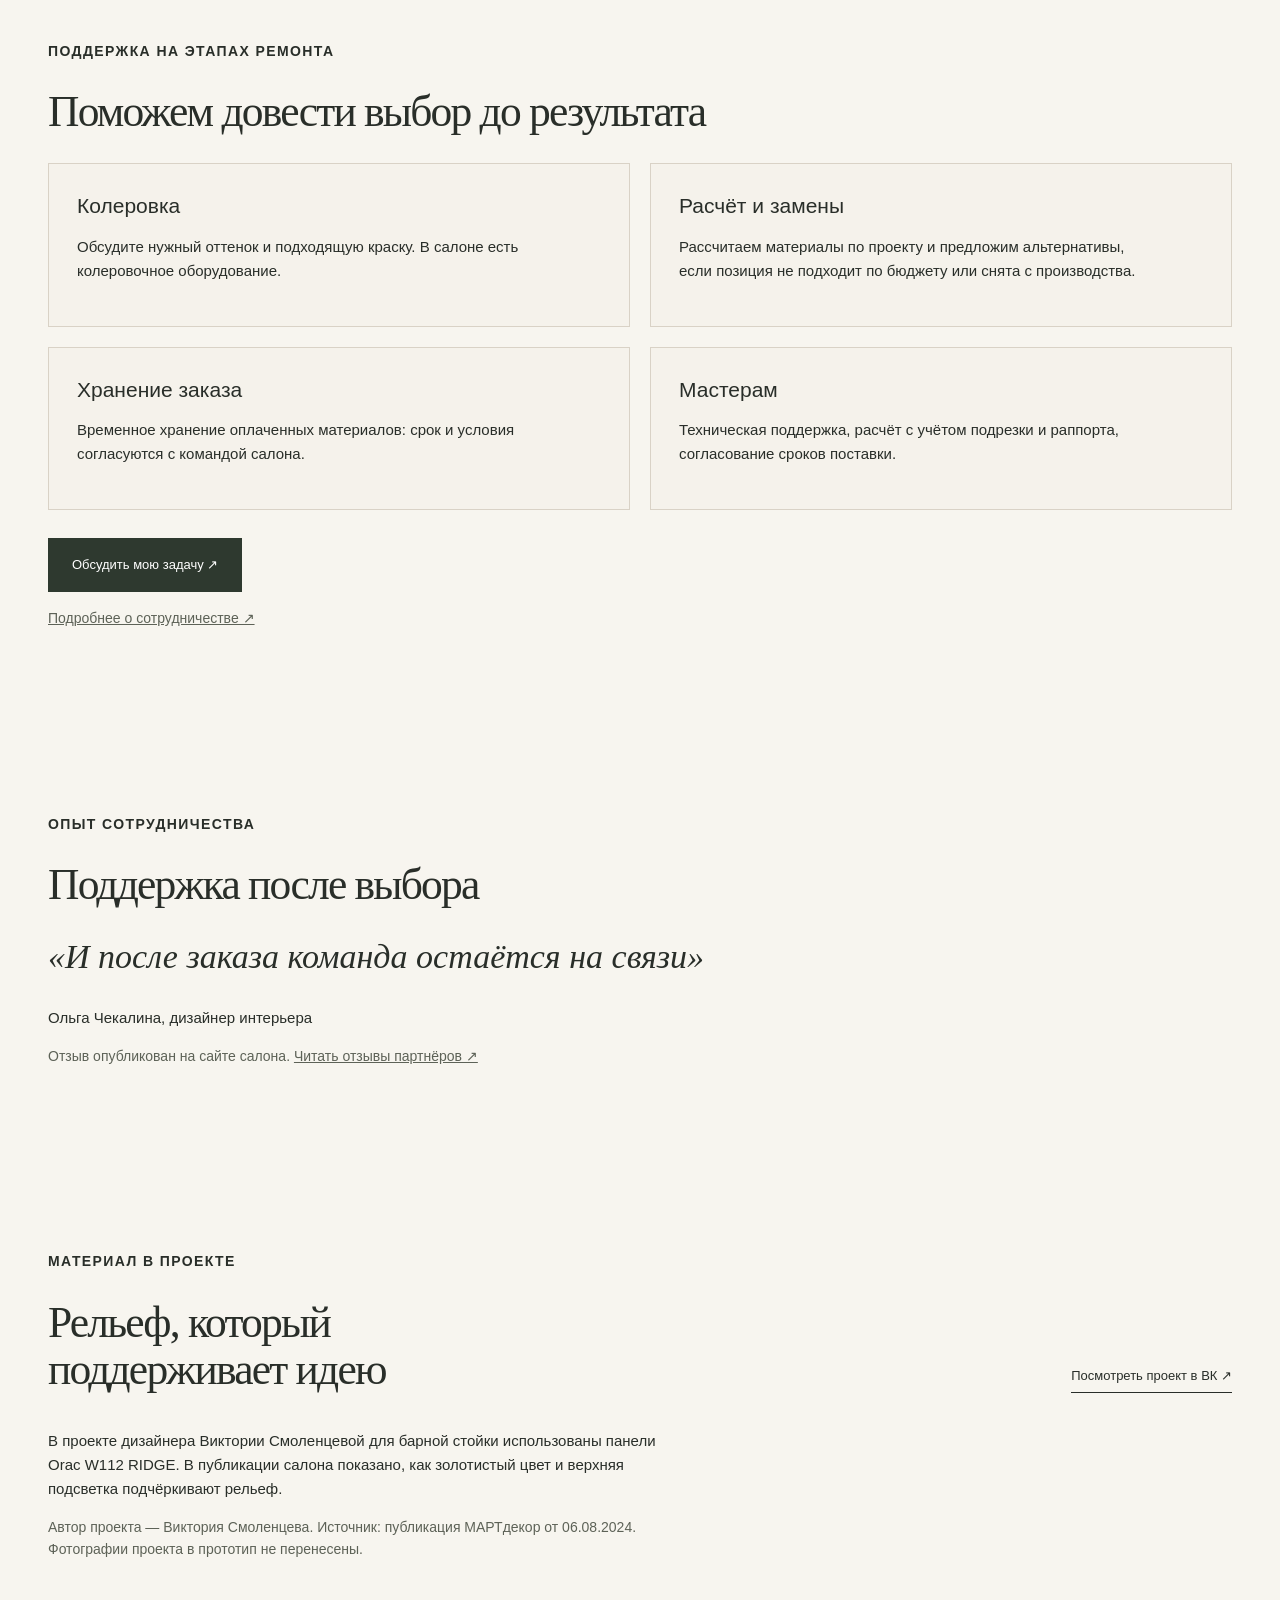
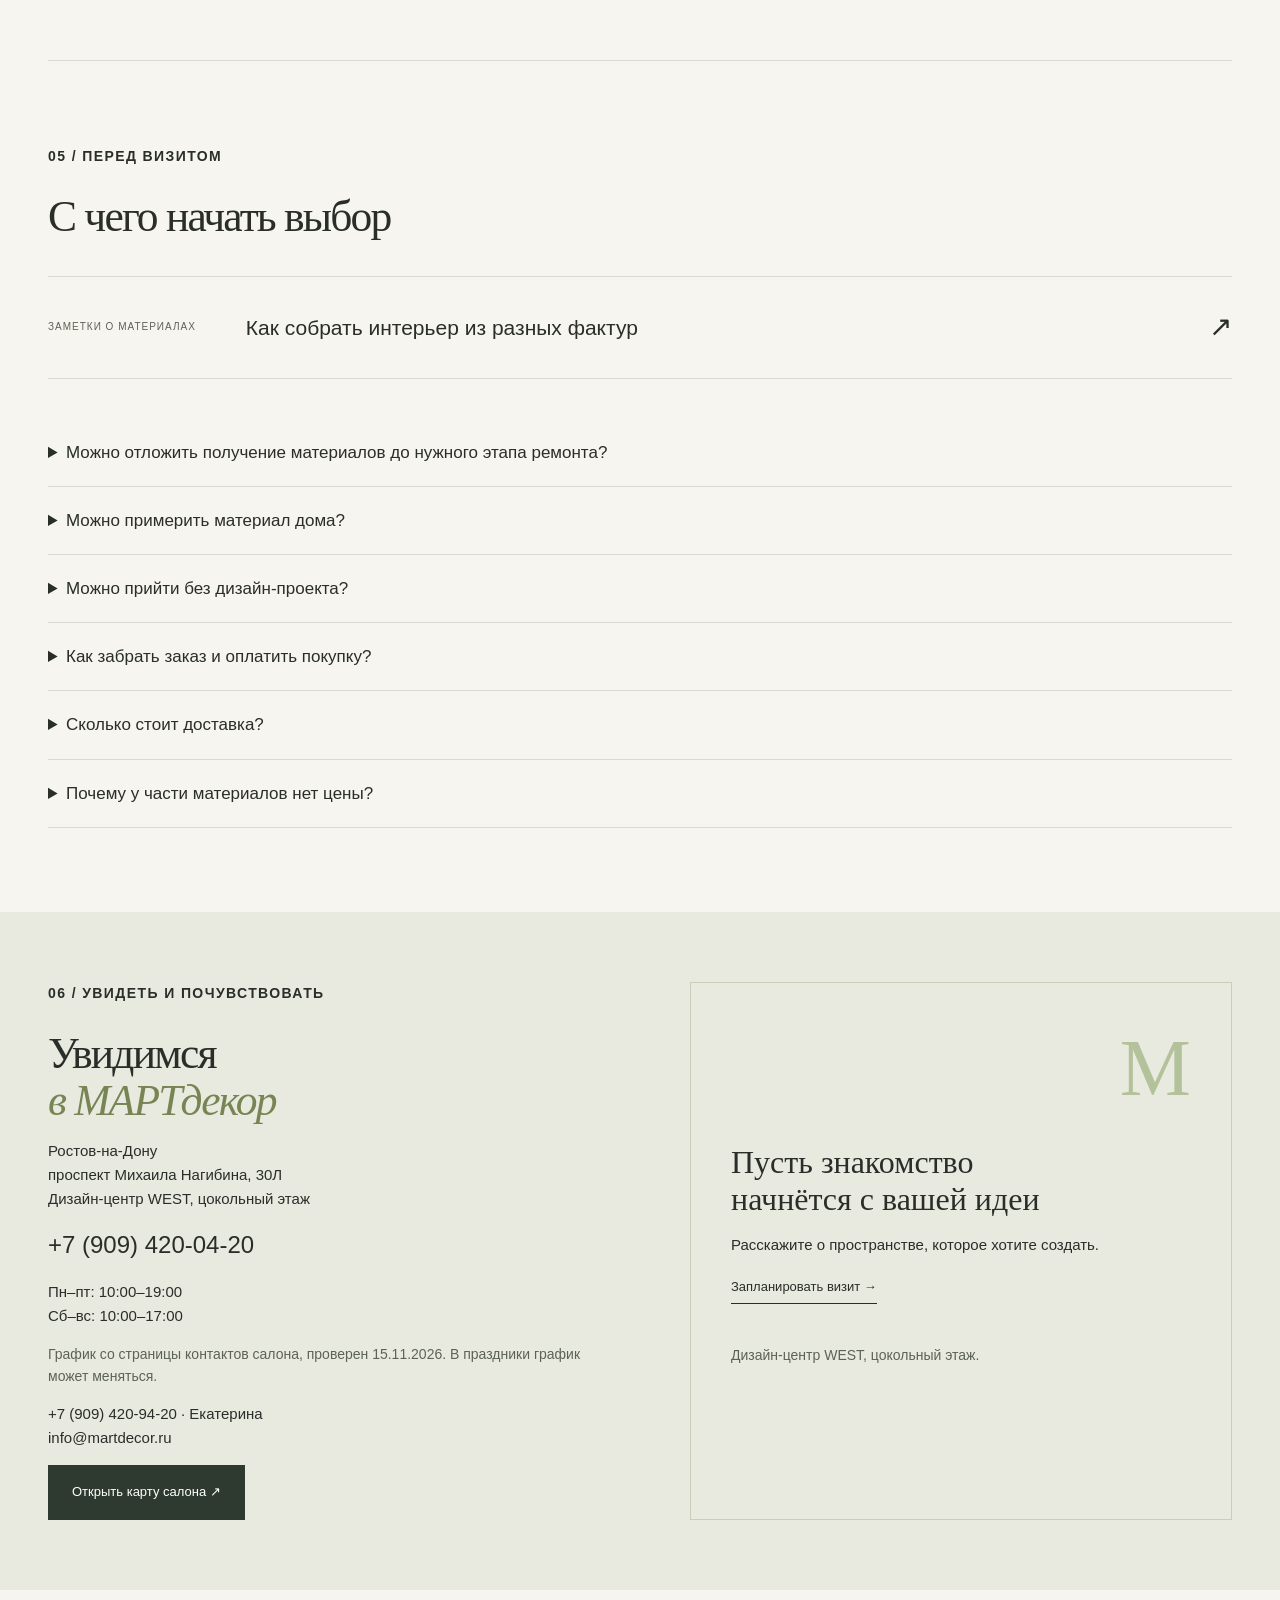
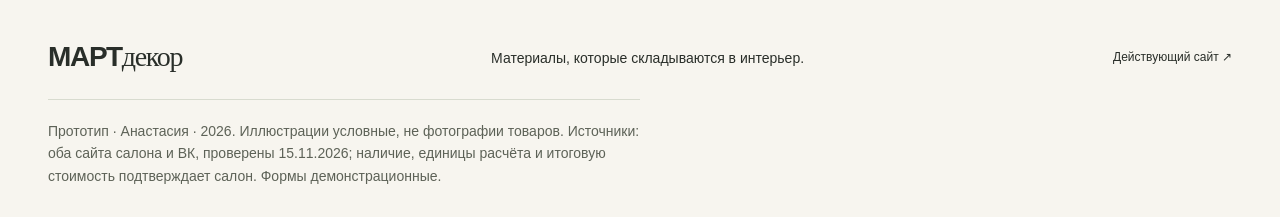
==== commit bc71a67e: "Expand MARTdecor research, proposal and prototype with verified services" ====
--- a/martdecor/index.html
+++ b/martdecor/index.html
@@ -1 +1 @@
-<!doctype html><html lang="ru"><head><meta charset="utf-8"><meta name="viewport" content="width=device-width,initial-scale=1"><meta name="robots" content="noindex,nofollow"><title>Материалы для вашего интерьера — МАРТдекор</title><link rel="stylesheet" href="css/style.css"></head><body><div class="demo">КОНЦЕПЦИЯ САЙТА <span>•</span> Прототип для&nbsp;обсуждения. Заявки не&nbsp;отправляются.</div><header class="header wrap"><a class="logo" href="index.html" aria-label="МАРТдекор — главная">МАРТ<span>декор</span><small>ИНТЕРЬЕРНЫЙ САЛОН</small></a><nav aria-label="Основная навигация"><a href="catalog.html">Материалы</a><a href="index.html#approach">Подбор под&nbsp;проект</a><a href="index.html#designers">Дизайнерам</a><a href="index.html#contacts">Салон</a></nav><button class="shortlist-button" data-list>Моя подборка <b class="count">0</b></button></header><main><section class="hero wrap"><div class="hero-copy"><p class="eyebrow">РОСТОВ-НА-ДОНУ · ИНТЕРЬЕРНЫЙ САЛОН</p><h1>Ваш&nbsp;интерьер.<br>Ваш&nbsp;характер.<br><em>Наши материалы.</em></h1><p class="intro">Поможем собрать обои, краску, панели и&nbsp;декор в&nbsp;единое решение&nbsp;— по&nbsp;вашему проекту или&nbsp;фотографии.</p><div class="actions"><button class="btn" data-request="Подобрать материалы">Подобрать материалы <span>↗</span></button><a class="text-link" href="catalog.html">Смотреть каталог →</a></div><div class="hero-bottom"><a href="#samples" class="text-link">Orac: примерить на&nbsp;объекте →</a></div></div><div class="room" role="img" aria-label="Условная интерьерная композиция: декоративные панели, арка и образцы материалов"><div class="room-line"></div><div class="arch"></div><div class="plinth"></div><div class="vase"></div><div class="swatches"><i></i><i></i><i></i><span>ПАЛИТРА ВАШЕГО ПРОЕКТА</span></div><div class="image-label">01 / МАТЕРИАЛЫ В&nbsp;ДИАЛОГЕ<small>Условная иллюстрация · нужно фото салона</small></div></div></section><div class="strip"><div class="wrap"><span>Обои и&nbsp;фрески</span><i>✳</i><span>Краски и&nbsp;покрытия</span><i>✳</i><span>Стеновые панели</span><i>✳</i><span>Лепной декор</span></div></div><section class="section wrap"><div class="section-head"><div><p class="eyebrow">01 / БИБЛИОТЕКА МАТЕРИАЛОВ</p><h2>У&nbsp;каждой фактуры<br>своя история</h2></div><p>Начните с&nbsp;материала, который вам нравится.<br>Сочетания подберём вместе.</p></div><div class="category-grid"><a class="category" href="catalog.html?category=Краски"><div class="sample paint"><span>01</span></div><h3>Краски <span>↗</span></h3><p>Цвет как&nbsp;отправная точка</p></a><a class="category" href="catalog.html?category=Панели"><div class="sample relief"><span>02</span></div><h3>Стеновые панели <span>↗</span></h3><p>Рельеф и&nbsp;архитектура стены</p></a><a class="category" href="catalog.html?category=Каменный%20шпон"><div class="sample stone"><span>03</span></div><h3>Каменный шпон <span>↗</span></h3><p>Характер природного материала</p></a></div><p class="fine">В&nbsp;демо-каталоге&nbsp;— 10 позиций из&nbsp;сайта и&nbsp;постов салона. <a href="catalog.html?category=Обои">Обои</a>, <a href="catalog.html?category=Краски">краски</a> и <a href="catalog.html?search=Orac">панели Orac</a> можно добавить в&nbsp;подборку.</p></section><section class="sample-service section wrap" id="samples"><div class="split"><div><p class="eyebrow">ПРИМЕРКА МАТЕРИАЛОВ</p><h2>Посмотрите, как&nbsp;Orac<br><em>живёт в&nbsp;вашем интерьере</em></h2><p>Лепной декор и&nbsp;3D-панели Orac можно взять на&nbsp;примерку на&nbsp;объект. Сравните масштаб, рельеф и&nbsp;игру света там,&nbsp;где&nbsp;материал будет использоваться.</p><div class="actions"><button class="btn" data-request="Обсудить примерку Orac">Обсудить примерку ↗</button><a class="text-link" href="catalog.html?search=Orac">Панели Orac →</a></div></div><div class="sample-note"><h3>Или&nbsp;обсудите выезд с&nbsp;образцами</h3><p>Расскажите о&nbsp;проекте и&nbsp;материалах, которые хотите посмотреть. Менеджер уточнит доступные образцы и&nbsp;договорится с&nbsp;вами об&nbsp;условиях.</p><p class="fine">Стоимость, срок примерки, залог и&nbsp;географию выезда нужно согласовать. Бесплатная услуга не&nbsp;обещается.</p><a class="text-link" href="https://vk.ru/wall-53471837_7663" target="_blank" rel="noopener">Услуга в&nbsp;публикации салона от&nbsp;18.10.2026 ↗</a></div></div></section><section class="approach" id="approach"><div class="wrap split"><div><p class="eyebrow">02 / ОТ&nbsp;ИДЕИ К&nbsp;МАТЕРИАЛАМ</p><h2>Не&nbsp;обязательно знать<br><em>название оттенка.</em><br>Покажите, что&nbsp;нравится.</h2><p>Принесите проект, коллаж или&nbsp;фото. В&nbsp;салоне можно сравнить материалы рядом и&nbsp;обсудить, как&nbsp;они&nbsp;будут смотреться в&nbsp;вашем пространстве.</p><button class="btn" data-request="Обсудить мой интерьер">Обсудить мой&nbsp;интерьер ↗</button></div><ol class="steps"><li><span>01</span><div><h3>Знакомимся с&nbsp;идеей</h3><p>Обсуждаем помещение и&nbsp;пожелания.</p></div></li><li><span>02</span><div><h3>Собираем сочетания</h3><p>Сравниваем оттенки, покрытия и&nbsp;декор.</p></div></li><li><span>03</span><div><h3>Переходим к&nbsp;расчёту</h3><p>Уточняем объём, стоимость и&nbsp;условия заказа.</p></div></li></ol></div></section><section class="section wrap"><div class="section-head"><div><p class="eyebrow">03 / ПОЗНАКОМИТЬСЯ БЛИЖЕ</p><h2>Детали будущего интерьера</h2></div><a class="text-link" href="catalog.html">Весь&nbsp;демо-каталог →</a></div><div id="featured" class="products"></div></section><section class="designer wrap" id="designers"><div class="drawing" aria-hidden="true"><div></div><span>ПРОЕКТ / МАТЕРИАЛ / ДЕТАЛЬ</span></div><div><p class="eyebrow">04 / ДИЗАЙНЕРАМ И&nbsp;АРХИТЕКТОРАМ</p><h2>У&nbsp;проекта есть автор.<br>У&nbsp;автора&nbsp;— поддержка.</h2><p>Подбор по&nbsp;спецификации, расчёт материалов и&nbsp;поиск альтернатив. Обсудим комплектацию вашего проекта с&nbsp;сохранением его&nbsp;замысла.</p><button class="btn light" data-request="Обсудить сотрудничество">Обсудить проект ↗</button><a class="designer-link" href="https://martdecor.online/dizayneram/" target="_blank" rel="noopener">Условия сотрудничества на&nbsp;сайте салона ↗</a><p class="fine">Салон публикует встречи для&nbsp;дизайнеров и&nbsp;примеры применения материалов. <a href="https://vk.ru/wall-53471837_7644" target="_blank" rel="noopener">Семинар 14.08.2025 ↗</a>. Ближайшие даты уточняйте у&nbsp;команды.</p></div></section><section class="section wrap case-study"><p class="eyebrow">МАТЕРИАЛ В&nbsp;ПРОЕКТЕ</p><div class="section-head"><h2>Рельеф, который<br>поддерживает идею</h2><a class="text-link" href="https://vk.ru/wall-53471837_7539" target="_blank" rel="noopener">Посмотреть проект в&nbsp;ВК ↗</a></div><p>В&nbsp;проекте дизайнера Виктории Смоленцевой для&nbsp;барной стойки использованы панели Orac W112 RIDGE. В&nbsp;публикации салона показано, как&nbsp;золотистый цвет и&nbsp;верхняя подсветка подчёркивают рельеф.</p><p class="fine">Автор проекта&nbsp;— Виктория Смоленцева. Источник: публикация МАРТдекор от&nbsp;06.08.2024. Фотографии проекта в&nbsp;прототип не&nbsp;перенесены.</p></section><section class="section wrap"><div class="section-head"><div><p class="eyebrow">05 / ПЕРЕД&nbsp;ВИЗИТОМ</p><h2>С&nbsp;чего начать выбор</h2></div></div><a class="article-link" href="article.html"><span>ЗАМЕТКИ О&nbsp;МАТЕРИАЛАХ</span><h3>Как&nbsp;собрать интерьер из&nbsp;разных фактур</h3><b>↗</b></a><div class="faq"><details><summary>Можно примерить материал дома?</summary><p>В&nbsp;салоне можно обсудить примерку лепного декора и&nbsp;3D-панелей Orac на&nbsp;объекте или&nbsp;выезд с&nbsp;образцами. Условия и&nbsp;доступность конкретных образцов согласует менеджер.</p></details><details><summary>Можно прийти без&nbsp;дизайн-проекта?</summary><p>Да.&nbsp;Подготовьте фотографии помещения и&nbsp;примеры того, что&nbsp;вам нравится: они&nbsp;помогут начать подбор.</p></details><details><summary>Как&nbsp;забрать заказ и&nbsp;оплатить покупку?</summary><p>В&nbsp;настройках сообщества указаны самовывоз, собственная логистика и&nbsp;возможность доставки Яндекс. Также перечислены оплата по&nbsp;QR-коду, через&nbsp;терминал, наличными и&nbsp;переводом. Доступный способ и&nbsp;условия для&nbsp;конкретного заказа подтвердит менеджер.</p></details><details><summary>Сколько стоит доставка?</summary><p>Стоимость и&nbsp;сроки рассчитываются для&nbsp;вашего заказа. Отметка о&nbsp;бесплатной доставке в&nbsp;ВК не&nbsp;раскрывает условий, поэтому бесплатную доставку для&nbsp;любого заказа мы&nbsp;не&nbsp;обещаем.</p></details><details><summary>Почему у&nbsp;части материалов нет&nbsp;цены?</summary><p>В&nbsp;публикациях ВК цена не&nbsp;указана. Для&nbsp;расчёта нужны выбранный артикул, объём и&nbsp;актуальные условия поставки. Добавьте материалы в&nbsp;подборку и&nbsp;обсудите их&nbsp;с&nbsp;салоном.</p></details></div></section><section class="contacts" id="contacts"><div class="wrap split"><div><p class="eyebrow">06 / УВИДЕТЬ И&nbsp;ПОЧУВСТВОВАТЬ</p><h2>Увидимся<br><em>в&nbsp;МАРТдекор.</em></h2><p>Ростов-на-Дону<br>проспект Михаила Нагибина, 30Л<br>Дизайн-центр WEST, цокольный этаж</p><p><a class="phone" href="tel:+79094200420">+7 (909) 420-04-20</a></p><p>Пн–пт: 10:00–19:00<br>Сб–вс: 10:00–17:00</p><p class="fine">График из&nbsp;описания и&nbsp;адресной карточки ВК, проверен 12.11.2026. Перед&nbsp;праздничным визитом уточните часы.</p><p><a href="tel:+79094209420">+7 (909) 420-94-20 · Екатерина</a><br><a href="mailto:info@martdecor.ru">info@martdecor.ru</a></p><a class="btn" href="https://yandex.com/maps/-/CPRqZOLa" target="_blank" rel="noopener">Открыть карту салона ↗</a></div><div class="visit"><span class="visit-mark">М</span><h3>Пусть знакомство<br>начнётся с&nbsp;вашей идеи.</h3><p>Расскажите о&nbsp;пространстве, которое хотите создать.</p><button class="text-link" data-request="Запланировать визит">Запланировать визит →</button><p class="fine">Дизайн-центр WEST, цокольный этаж. Нужно от&nbsp;салона: актуальное фото входа.</p></div></div></section></main><footer class="wrap"><div class="foot"><a class="logo" href="index.html">МАРТ<span>декор</span></a><p>Материалы, которые складываются в&nbsp;интерьер.</p><a href="https://martdecor.online/" target="_blank" rel="noopener">Действующий сайт ↗</a></div><p class="fine">Прототип · Анастасия · 2026. Иллюстрации условные, не&nbsp;фотографии товаров. Источники: martdecor.ru (11.11.2026) и&nbsp;ВК (12.11.2026); наличие, единицы расчёта и&nbsp;итоговую стоимость подтверждает салон. Формы демонстрационные.</p></footer><dialog id="list-dialog"><button class="close" data-close aria-label="Закрыть">×</button><p class="eyebrow">ВАШ&nbsp;ПРОЕКТ</p><h2>Моя подборка</h2><div id="list-items"></div><p class="fine">Подборка сохраняется в&nbsp;этом браузере. Это&nbsp;не&nbsp;заказ и&nbsp;не&nbsp;резерв товара.</p><button class="btn" data-request="Обсудить подборку">Обсудить с&nbsp;менеджером ↗</button></dialog><dialog id="request-dialog"><button class="close" data-close aria-label="Закрыть">×</button><p class="eyebrow">НАЧНЁМ С&nbsp;ВАШЕЙ ИДЕИ</p><h2 id="request-title">Подобрать материалы</h2><p class="fine">Демо-форма. Можно проверить сценарий с&nbsp;вымышленными данными&nbsp;— ничего не&nbsp;отправляется.</p><p id="request-selection" class="fine"></p><form id="request-form"><label>Как&nbsp;к&nbsp;вам обращаться<input name="name" required placeholder="Ваше имя" maxlength="80"></label><label>Телефон<input name="phone" type="tel" required minlength="10" maxlength="20" placeholder="+7 (___) ___-__-__"></label><label>Что&nbsp;планируете?<select name="task"><option>Подбор материалов для&nbsp;комнаты</option><option>Комплектация по&nbsp;дизайн-проекту</option><option>Уточнение цены и&nbsp;наличия</option><option>Сотрудничество с&nbsp;дизайнером</option><option value="samples">Примерка Orac / выезд с&nbsp;образцами</option></select></label><button class="btn" type="submit">Проверить заявку →</button></form><div id="success" hidden><h3>Сценарий пройден</h3><p>В&nbsp;готовом сайте заявка поступит менеджеру. Сейчас данные никуда не&nbsp;отправлены.</p><a class="text-link" href="https://martdecor.online/contact-us/" target="_blank" rel="noopener">Открыть контакты салона ↗</a></div></dialog><div id="toast" role="status"></div><script src="js/data.js"></script><script src="js/main.js"></script></body></html>+<!doctype html><html lang="ru"><head><meta charset="utf-8"><meta name="viewport" content="width=device-width,initial-scale=1"><meta name="robots" content="noindex,nofollow"><title>Материалы для вашего интерьера — МАРТдекор</title><link rel="stylesheet" href="css/style.css"></head><body><div class="demo">КОНЦЕПЦИЯ САЙТА <span>•</span> Прототип для&nbsp;обсуждения. Заявки не&nbsp;отправляются.</div><header class="header wrap"><a class="logo" href="index.html" aria-label="МАРТдекор — главная">МАРТ<span>декор</span><small>ИНТЕРЬЕРНЫЙ САЛОН</small></a><nav aria-label="Основная навигация"><a href="catalog.html">Материалы</a><a href="index.html#approach">Подбор под&nbsp;проект</a><a href="index.html#designers">Дизайнерам</a><a href="index.html#contacts">Салон</a></nav><button class="shortlist-button" data-list>Моя подборка <b class="count">0</b></button></header><main><section class="hero wrap"><div class="hero-copy"><p class="eyebrow">РОСТОВ-НА-ДОНУ · ИНТЕРЬЕРНЫЙ САЛОН</p><h1>Ваш&nbsp;интерьер.<br>Ваш&nbsp;характер.<br><em>Наши материалы</em></h1><p class="intro">Поможем собрать обои, краску, панели и&nbsp;декор в&nbsp;единое решение&nbsp;— по&nbsp;вашему проекту или&nbsp;фотографии.</p><div class="actions"><button class="btn" data-request="Подобрать материалы">Подобрать материалы <span>↗</span></button><a class="text-link" href="catalog.html">Смотреть каталог →</a></div><div class="hero-bottom"><a href="#samples" class="text-link">Orac: примерить на&nbsp;объекте →</a></div></div><div class="room" role="img" aria-label="Условная интерьерная композиция: декоративные панели, арка и образцы материалов"><div class="room-line"></div><div class="arch"></div><div class="plinth"></div><div class="vase"></div><div class="swatches"><i></i><i></i><i></i><span>ПАЛИТРА ВАШЕГО ПРОЕКТА</span></div><div class="image-label">01 / МАТЕРИАЛЫ В&nbsp;ДИАЛОГЕ<small>Условная иллюстрация · нужно фото салона</small></div></div></section><div class="strip"><div class="wrap"><span>Обои и&nbsp;фрески</span><i>✳</i><span>Краски и&nbsp;покрытия</span><i>✳</i><span>Стеновые панели</span><i>✳</i><span>Лепной декор</span></div></div><section class="section wrap"><div class="section-head"><div><p class="eyebrow">01 / БИБЛИОТЕКА МАТЕРИАЛОВ</p><h2>У&nbsp;каждой фактуры<br>своя история</h2></div><p>Начните с&nbsp;материала, который вам нравится.<br>Сочетания подберём вместе.</p></div><div class="category-grid"><a class="category" href="catalog.html?category=Краски"><div class="sample paint"><span>01</span></div><h3>Краски <span>↗</span></h3><p>Цвет как&nbsp;отправная точка</p></a><a class="category" href="catalog.html?category=Панели"><div class="sample relief"><span>02</span></div><h3>Стеновые панели <span>↗</span></h3><p>Рельеф и&nbsp;архитектура стены</p></a><a class="category" href="catalog.html?category=Каменный%20шпон"><div class="sample stone"><span>03</span></div><h3>Каменный шпон <span>↗</span></h3><p>Характер природного материала</p></a></div><p class="fine">В&nbsp;демо-каталоге&nbsp;— 12 позиций из&nbsp;сайта и&nbsp;постов салона. <a href="catalog.html?category=Обои">Обои</a>, <a href="catalog.html?category=Краски">краски</a> и <a href="catalog.html?search=Orac">панели Orac</a> можно добавить в&nbsp;подборку.</p></section><section class="sample-service section wrap" id="samples"><div class="split"><div><p class="eyebrow">ПРИМЕРКА МАТЕРИАЛОВ</p><h2>Примерьте Orac<br><em>в&nbsp;своём интерьере</em></h2><p>Лепной декор и&nbsp;3D-панели Orac можно взять на&nbsp;примерку на&nbsp;объект. Сравните масштаб, рельеф и&nbsp;игру света там,&nbsp;где&nbsp;материал будет использоваться.</p><div class="actions"><button class="btn" data-request="Обсудить примерку Orac">Обсудить примерку ↗</button><a class="text-link" href="catalog.html?search=Orac">Панели Orac →</a></div></div><div class="sample-note"><h3>Или&nbsp;обсудите выезд с&nbsp;образцами</h3><p>Расскажите о&nbsp;проекте и&nbsp;материалах, которые хотите посмотреть. Менеджер уточнит доступные образцы и&nbsp;договорится с&nbsp;вами об&nbsp;условиях.</p><p class="fine">Стоимость, срок примерки, залог и&nbsp;географию выезда нужно согласовать. Бесплатная услуга не&nbsp;обещается.</p><a class="text-link" href="https://vk.ru/wall-53471837_7663" target="_blank" rel="noopener">Услуга в&nbsp;публикации салона от&nbsp;18.10.2026 ↗</a></div></div></section><section class="section wrap"><p class="eyebrow">ВЫБОР ПО&nbsp;НАСТРОЕНИЮ</p><h2>Какой интерьер вам ближе?</h2><div class="route-grid"><button class="route-card" data-request="Обсудить направление: Современный интерьер"><span>01</span><h3>Современный интерьер</h3><p>Обсудить сочетания →</p></button><button class="route-card" data-request="Обсудить направление: Мягкая классика"><span>02</span><h3>Мягкая классика</h3><p>Обсудить сочетания →</p></button><button class="route-card" data-request="Обсудить направление: Природные фактуры"><span>03</span><h3>Природные фактуры</h3><p>Обсудить сочетания →</p></button><button class="route-card" data-request="Обсудить направление: Яркая акцентная стена"><span>04</span><h3>Яркая акцентная стена</h3><p>Обсудить сочетания →</p></button></div><p class="fine">Направления из&nbsp;действующего сайта салона. Конкретные материалы подбираются под&nbsp;помещение и&nbsp;задачу.</p></section><section class="approach" id="approach"><div class="wrap split"><div><p class="eyebrow">02 / ОТ&nbsp;ИДЕИ К&nbsp;МАТЕРИАЛАМ</p><h2>Не&nbsp;обязательно знать<br><em>название оттенка.</em><br>Покажите, что&nbsp;нравится</h2><p>Принесите проект, коллаж или&nbsp;фото. В&nbsp;салоне можно сравнить материалы рядом и&nbsp;обсудить, как&nbsp;они&nbsp;будут смотреться в&nbsp;вашем пространстве.</p><button class="btn" data-request="Обсудить мой интерьер">Обсудить мой&nbsp;интерьер ↗</button></div><ol class="steps"><li><span>01</span><div><h3>Знакомимся с&nbsp;идеей</h3><p>Обсуждаем помещение и&nbsp;пожелания.</p></div></li><li><span>02</span><div><h3>Собираем сочетания</h3><p>Сравниваем оттенки, покрытия и&nbsp;декор.</p></div></li><li><span>03</span><div><h3>Переходим к&nbsp;расчёту</h3><p>Уточняем объём и&nbsp;стоимость. Согласуем условия.</p></div></li><li><span>04</span><div><h3>Согласуем получение</h3><p>Доставку и&nbsp;сроки подтверждает менеджер. Если&nbsp;ремонт ещё&nbsp;идёт, обсудите временное хранение оплаченного заказа.</p></div></li></ol></div></section><section class="section wrap"><div class="section-head"><div><p class="eyebrow">03 / ПОЗНАКОМИТЬСЯ БЛИЖЕ</p><h2>Материалы<br>для&nbsp;вашего дома</h2></div><a class="text-link" href="catalog.html">Весь&nbsp;демо-каталог →</a></div><div id="featured" class="products"></div></section><section class="designer wrap" id="designers"><div class="drawing" aria-hidden="true"><div></div><span>ПРОЕКТ / МАТЕРИАЛ / ДЕТАЛЬ</span></div><div><p class="eyebrow">04 / ДИЗАЙНЕРАМ И&nbsp;АРХИТЕКТОРАМ</p><h2>Поддержка<br>вашего проекта</h2><p>Подбор по&nbsp;спецификации, расчёт материалов, удалённое согласование и&nbsp;поиск альтернатив. Обсудим комплектацию вашего проекта с&nbsp;сохранением его&nbsp;замысла.</p><button class="btn light" data-request="Обсудить сотрудничество">Обсудить проект ↗</button><a class="designer-link" href="https://martdecor.online/dizayneram/" target="_blank" rel="noopener">Условия сотрудничества на&nbsp;сайте салона ↗</a><p class="fine">Салон публикует встречи для&nbsp;дизайнеров и&nbsp;примеры применения материалов. <a href="https://vk.ru/wall-53471837_7644" target="_blank" rel="noopener">Семинар 14.08.2025 ↗</a>. Ближайшие даты уточняйте у&nbsp;команды.</p></div></section><section class="section wrap"><p class="eyebrow">ПОДДЕРЖКА НА&nbsp;ЭТАПАХ РЕМОНТА</p><h2>Поможем довести выбор до&nbsp;результата</h2><div class="route-grid"><article class="card"><h3>Колеровка</h3><p>Обсудите нужный оттенок и&nbsp;подходящую краску. В&nbsp;салоне есть колеровочное оборудование.</p></article><article class="card"><h3>Расчёт и&nbsp;замены</h3><p>Рассчитаем материалы по&nbsp;проекту и&nbsp;предложим альтернативы, если&nbsp;позиция не&nbsp;подходит по&nbsp;бюджету или&nbsp;снята с&nbsp;производства.</p></article><article class="card"><h3>Хранение заказа</h3><p>Временное хранение оплаченных материалов: срок и&nbsp;условия согласуются с&nbsp;командой салона.</p></article><article class="card"><h3>Мастерам</h3><p>Техническая поддержка, расчёт с&nbsp;учётом подрезки и&nbsp;раппорта, согласование сроков поставки.</p></article></div><button class="btn" data-request="Обсудить материалы и график работ">Обсудить мою задачу ↗</button><p class="fine"><a href="https://martdecor.online/dizayneram/" target="_blank" rel="noopener">Подробнее о&nbsp;сотрудничестве ↗</a></p></section><section class="section wrap"><p class="eyebrow">ОПЫТ СОТРУДНИЧЕСТВА</p><h2>Поддержка после&nbsp;выбора</h2><blockquote>«И&nbsp;после&nbsp;заказа команда остаётся на&nbsp;связи»</blockquote><p>Ольга Чекалина, дизайнер интерьера</p><p class="fine">Отзыв опубликован на&nbsp;сайте салона. <a href="https://martdecor.online/dizayneram/" target="_blank" rel="noopener">Читать отзывы партнёров ↗</a></p></section><section class="section wrap case-study"><p class="eyebrow">МАТЕРИАЛ В&nbsp;ПРОЕКТЕ</p><div class="section-head"><h2>Рельеф, который<br>поддерживает идею</h2><a class="text-link" href="https://vk.ru/wall-53471837_7539" target="_blank" rel="noopener">Посмотреть проект в&nbsp;ВК ↗</a></div><p>В&nbsp;проекте дизайнера Виктории Смоленцевой для&nbsp;барной стойки использованы панели Orac W112 RIDGE. В&nbsp;публикации салона показано, как&nbsp;золотистый цвет и&nbsp;верхняя подсветка подчёркивают рельеф.</p><p class="fine">Автор проекта&nbsp;— Виктория Смоленцева. Источник: публикация МАРТдекор от&nbsp;06.08.2024. Фотографии проекта в&nbsp;прототип не&nbsp;перенесены.</p></section><section class="section wrap"><div class="section-head"><div><p class="eyebrow">05 / ПЕРЕД&nbsp;ВИЗИТОМ</p><h2>С&nbsp;чего начать выбор</h2></div></div><a class="article-link" href="article.html"><span>ЗАМЕТКИ О&nbsp;МАТЕРИАЛАХ</span><h3>Как&nbsp;собрать интерьер из&nbsp;разных фактур</h3><b>↗</b></a><div class="faq"><details><summary>Можно отложить получение материалов до&nbsp;нужного этапа ремонта?</summary><p>Салон предлагает временное хранение оплаченных заказов. Срок, объём и&nbsp;условия нужно согласовать до&nbsp;заказа.</p></details><details><summary>Можно примерить материал дома?</summary><p>В&nbsp;салоне можно обсудить примерку лепного декора и&nbsp;3D-панелей Orac на&nbsp;объекте или&nbsp;выезд с&nbsp;образцами. Условия и&nbsp;доступность конкретных образцов согласует менеджер.</p></details><details><summary>Можно прийти без&nbsp;дизайн-проекта?</summary><p>Да.&nbsp;Подготовьте фотографии помещения и&nbsp;примеры того, что&nbsp;вам нравится: они&nbsp;помогут начать подбор.</p></details><details><summary>Как&nbsp;забрать заказ и&nbsp;оплатить покупку?</summary><p>Менеджер подтверждает состав, наличие, стоимость и&nbsp;доставку, затем выставляет счёт. Заказ оформляется по&nbsp;100% предоплате. В&nbsp;салоне: наличные, карта или&nbsp;QR; дистанционно&nbsp;— СБП по&nbsp;счёту. Оплата на&nbsp;сайте не&nbsp;производится.</p></details><details><summary>Сколько стоит доставка?</summary><p>Стоимость и&nbsp;сроки рассчитываются для&nbsp;вашего заказа. По&nbsp;Ростову-на-Дону используется Яндекс Go: тариф согласуется до&nbsp;отправки. В&nbsp;другие города&nbsp;— транспортные компании, стоимость и&nbsp;сроки рассчитываются индивидуально.</p></details><details><summary>Почему у&nbsp;части материалов нет&nbsp;цены?</summary><p>В&nbsp;публикациях ВК цена не&nbsp;указана. Для&nbsp;расчёта нужны выбранный артикул, объём и&nbsp;актуальные условия поставки. Добавьте материалы в&nbsp;подборку и&nbsp;обсудите их&nbsp;с&nbsp;салоном.</p></details></div></section><section class="contacts" id="contacts"><div class="wrap split"><div><p class="eyebrow">06 / УВИДЕТЬ И&nbsp;ПОЧУВСТВОВАТЬ</p><h2>Увидимся<br><em>в&nbsp;МАРТдекор</em></h2><p>Ростов-на-Дону<br>проспект Михаила Нагибина, 30Л<br>Дизайн-центр WEST, цокольный этаж</p><p><a class="phone" href="tel:+79094200420">+7 (909) 420-04-20</a></p><p>Пн–пт: 10:00–19:00<br>Сб–вс: 10:00–17:00</p><p class="fine">График со&nbsp;страницы контактов салона, проверен 15.11.2026. В&nbsp;праздники график может меняться.</p><p><a href="tel:+79094209420">+7 (909) 420-94-20 · Екатерина</a><br><a href="mailto:info@martdecor.ru">info@martdecor.ru</a></p><a class="btn" href="https://yandex.com/maps/-/CPRqZOLa" target="_blank" rel="noopener">Открыть карту салона ↗</a></div><div class="visit"><span class="visit-mark">М</span><h3>Пусть знакомство<br>начнётся с&nbsp;вашей идеи</h3><p>Расскажите о&nbsp;пространстве, которое хотите создать.</p><button class="text-link" data-request="Запланировать визит">Запланировать визит →</button><p class="fine">Дизайн-центр WEST, цокольный этаж. </p></div></div></section></main><footer class="wrap"><div class="foot"><a class="logo" href="index.html">МАРТ<span>декор</span></a><p>Материалы, которые складываются в&nbsp;интерьер.</p><a href="https://martdecor.online/" target="_blank" rel="noopener">Действующий сайт ↗</a></div><p class="fine">Прототип · Анастасия · 2026. Иллюстрации условные, не&nbsp;фотографии товаров. Источники: оба сайта салона и&nbsp;ВК, проверены 15.11.2026; наличие, единицы расчёта и&nbsp;итоговую стоимость подтверждает салон. Формы демонстрационные.</p></footer><dialog id="list-dialog"><button class="close" data-close aria-label="Закрыть">×</button><p class="eyebrow">ВАШ&nbsp;ПРОЕКТ</p><h2>Моя подборка</h2><div id="list-items"></div><p class="fine">Подборка сохраняется в&nbsp;этом браузере. Это&nbsp;не&nbsp;заказ и&nbsp;не&nbsp;резерв товара.</p><button class="btn" data-request="Обсудить подборку">Обсудить с&nbsp;менеджером ↗</button></dialog><dialog id="request-dialog"><button class="close" data-close aria-label="Закрыть">×</button><p class="eyebrow">НАЧНЁМ С&nbsp;ВАШЕЙ ИДЕИ</p><h2 id="request-title">Подобрать материалы</h2><p class="fine">Демо-форма. Можно проверить сценарий с&nbsp;вымышленными данными&nbsp;— ничего не&nbsp;отправляется.</p><p id="request-selection" class="fine"></p><form id="request-form"><label>Как&nbsp;к&nbsp;вам обращаться<input name="name" required placeholder="Ваше имя" maxlength="80"></label><label>Телефон<input name="phone" type="tel" required minlength="10" maxlength="20" placeholder="+7 (___) ___-__-__"></label><label>Что&nbsp;планируете?<select name="task"><option>Подбор материалов для&nbsp;комнаты</option><option>Комплектация по&nbsp;дизайн-проекту</option><option>Уточнение цены и&nbsp;наличия</option><option>Сотрудничество с&nbsp;дизайнером</option><option value="samples">Примерка Orac / выезд с&nbsp;образцами</option></select></label><button class="btn" type="submit">Проверить заявку →</button></form><div id="success" hidden><h3>Сценарий пройден</h3><p>В&nbsp;готовом сайте заявка поступит менеджеру. Сейчас данные никуда не&nbsp;отправлены.</p><a class="text-link" href="https://martdecor.online/contact-us/" target="_blank" rel="noopener">Открыть контакты салона ↗</a></div></dialog><div id="toast" role="status"></div><script src="js/data.js"></script><script src="js/main.js"></script></body></html>
--- a/martdecor/css/style.css
+++ b/martdecor/css/style.css
@@ -7,3 +7,7 @@
 @media(max-width:760px){.hero h1{font-size:38px}.eyebrow{font-size:13px;letter-spacing:.7px}.shortlist-button{font-size:13px}.header .logo{font-size:24px}.designer h2{font-size:32px}.fine{font-size:14px}.hero-bottom{flex-wrap:wrap;gap:4px 20px}.product .price{font-size:15px}.product h3{font-size:16px}.product .meta{font-size:10px}.sample .placeholder{max-width:calc(100% - 12px)}}
 
 .sample-service{border-top:1px solid var(--line)}.sample-note{background:#e8eadf;padding:35px}.sample-note h3{font:30px Georgia}.case-study{border-bottom:1px solid var(--line)}.case-study>p{max-width:76ch}.wallpaper{background:repeating-linear-gradient(25deg,#c6c3ab 0 1px,transparent 1px 9px),repeating-linear-gradient(110deg,#e5dfcb 0 12px,#cbc5af 13px 14px)}.sample-service .split{gap:60px}.product .price .on-request{font-size:15px;color:var(--ink)}.designer .fine{color:#d7decd}.eyebrow{font-size:14px}@media(max-width:760px){.sample-service .split{gap:25px}.sample-note{padding:24px}.sample-service h2{font-size:34px}.header nav{flex-wrap:wrap}.eyebrow{font-size:14px}}
+
+.route-grid{display:grid;grid-template-columns:repeat(2,minmax(0,1fr));gap:20px;margin:28px 0}.route-card,.route-grid .card{padding:28px;border:1px solid #d9d2c6;background:#f5f2eb;text-align:left;color:inherit}.route-card{cursor:pointer;font:inherit}.route-card:hover{border-color:#665c3c}.route-card span{font-size:12px;letter-spacing:2px}.route-card h3{font-size:24px}blockquote{font:italic 34px Georgia,serif;margin:30px 0;max-width:780px}@media(max-width:650px){.route-grid{grid-template-columns:1fr}blockquote{font-size:27px}}
+
+.section p,.steps p,.contacts p{ text-wrap:pretty }h2{ text-wrap:balance }
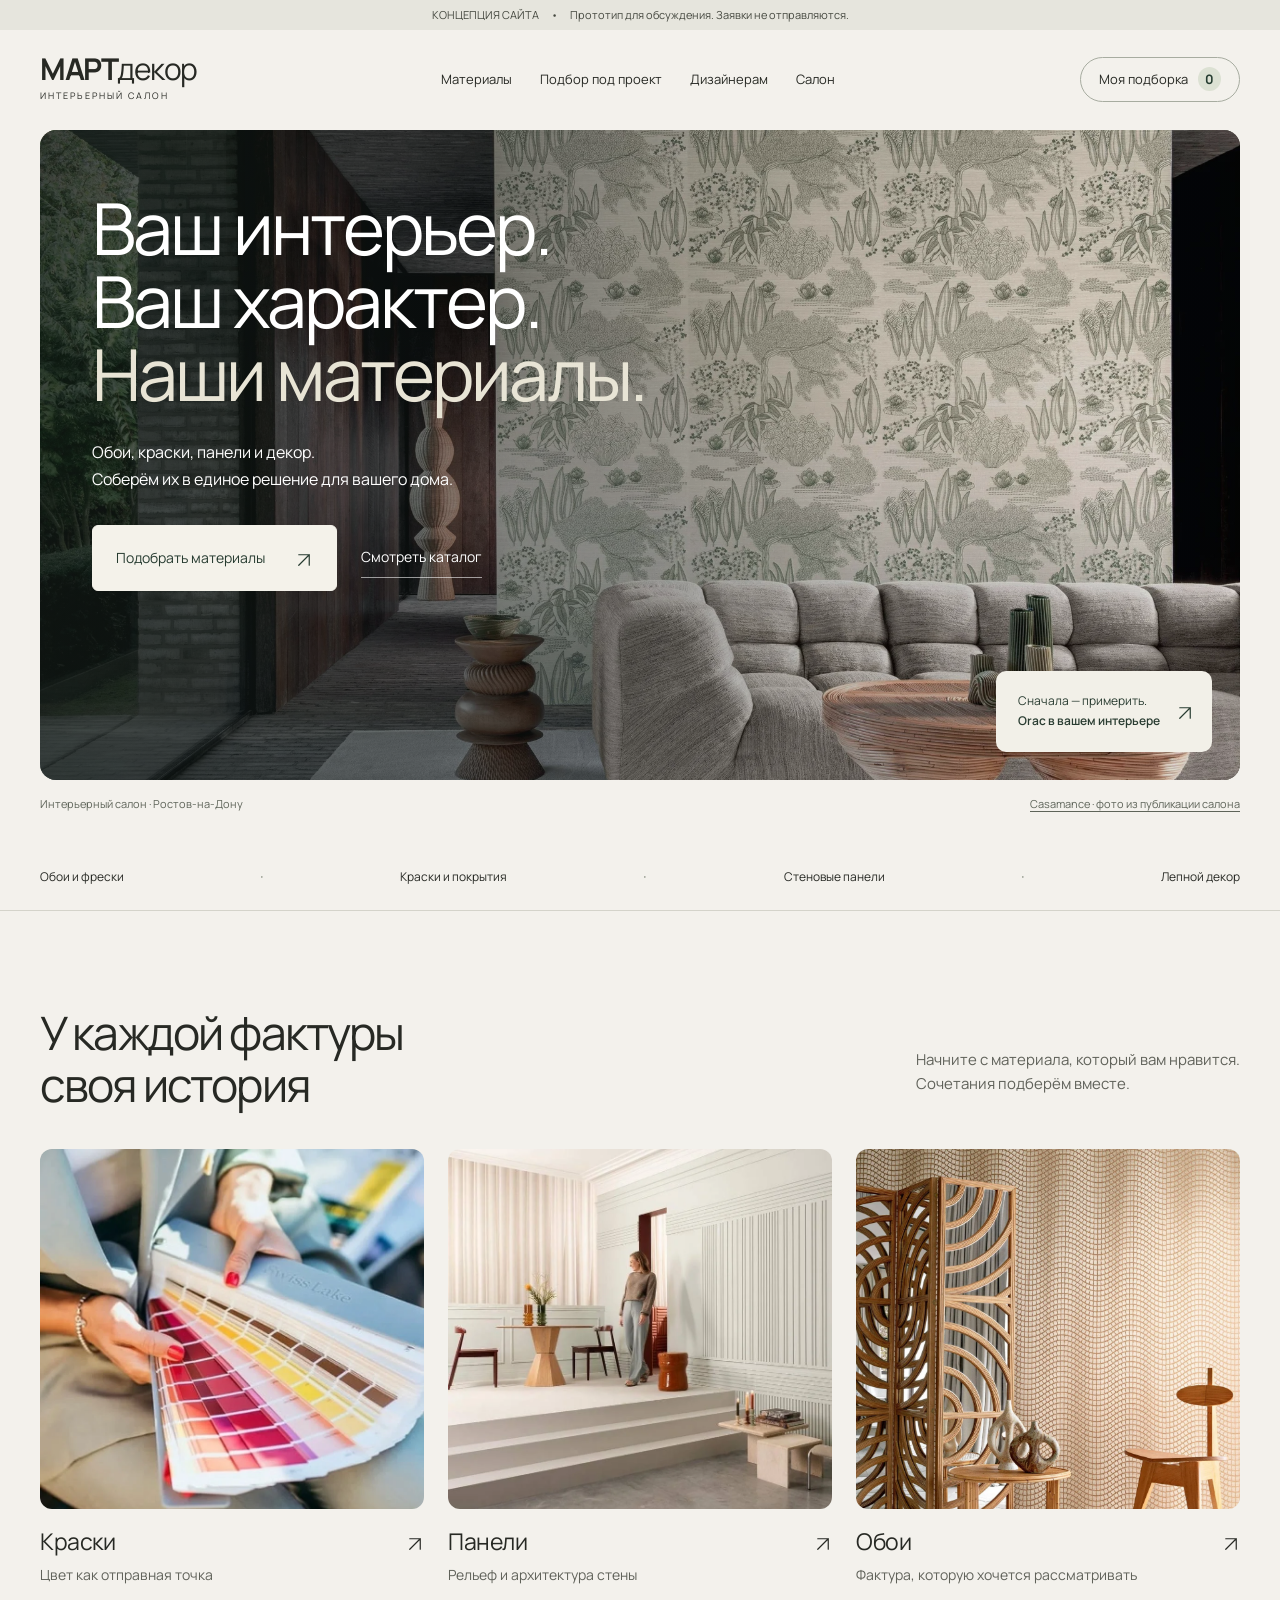
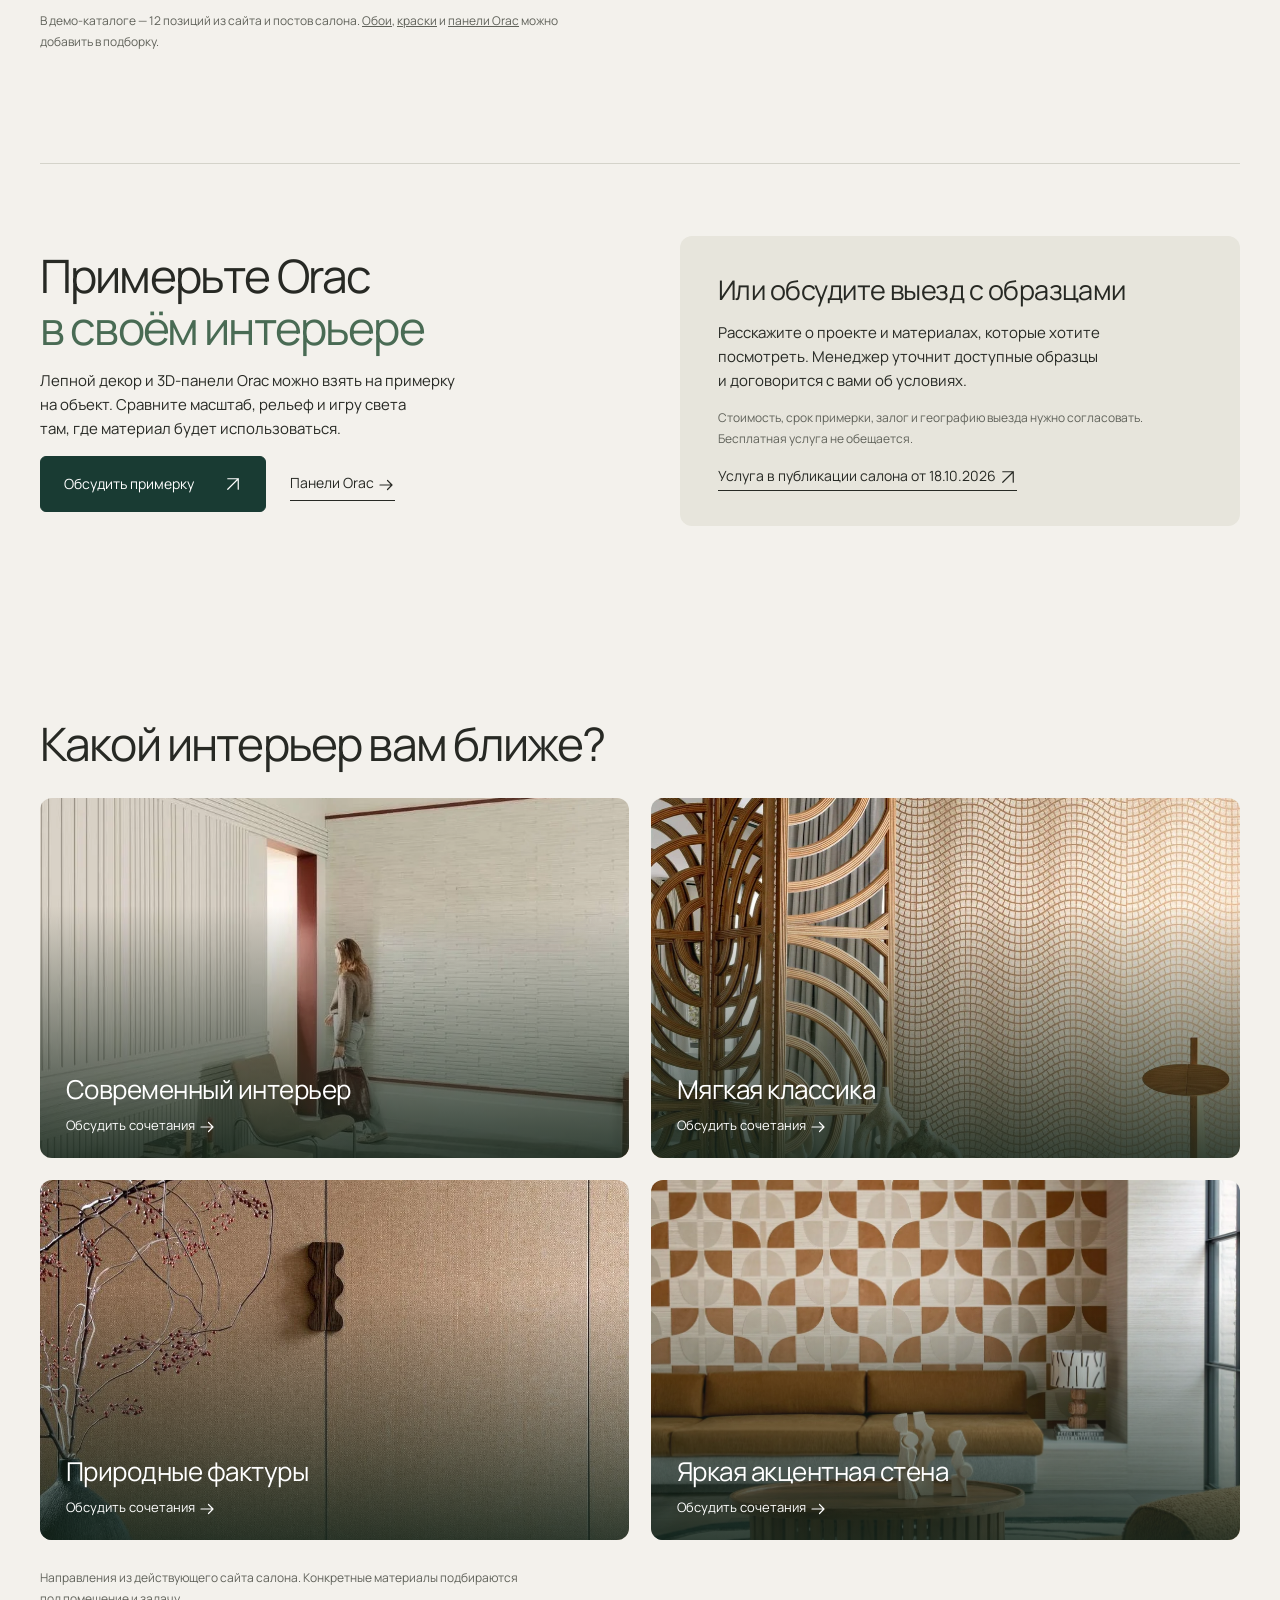
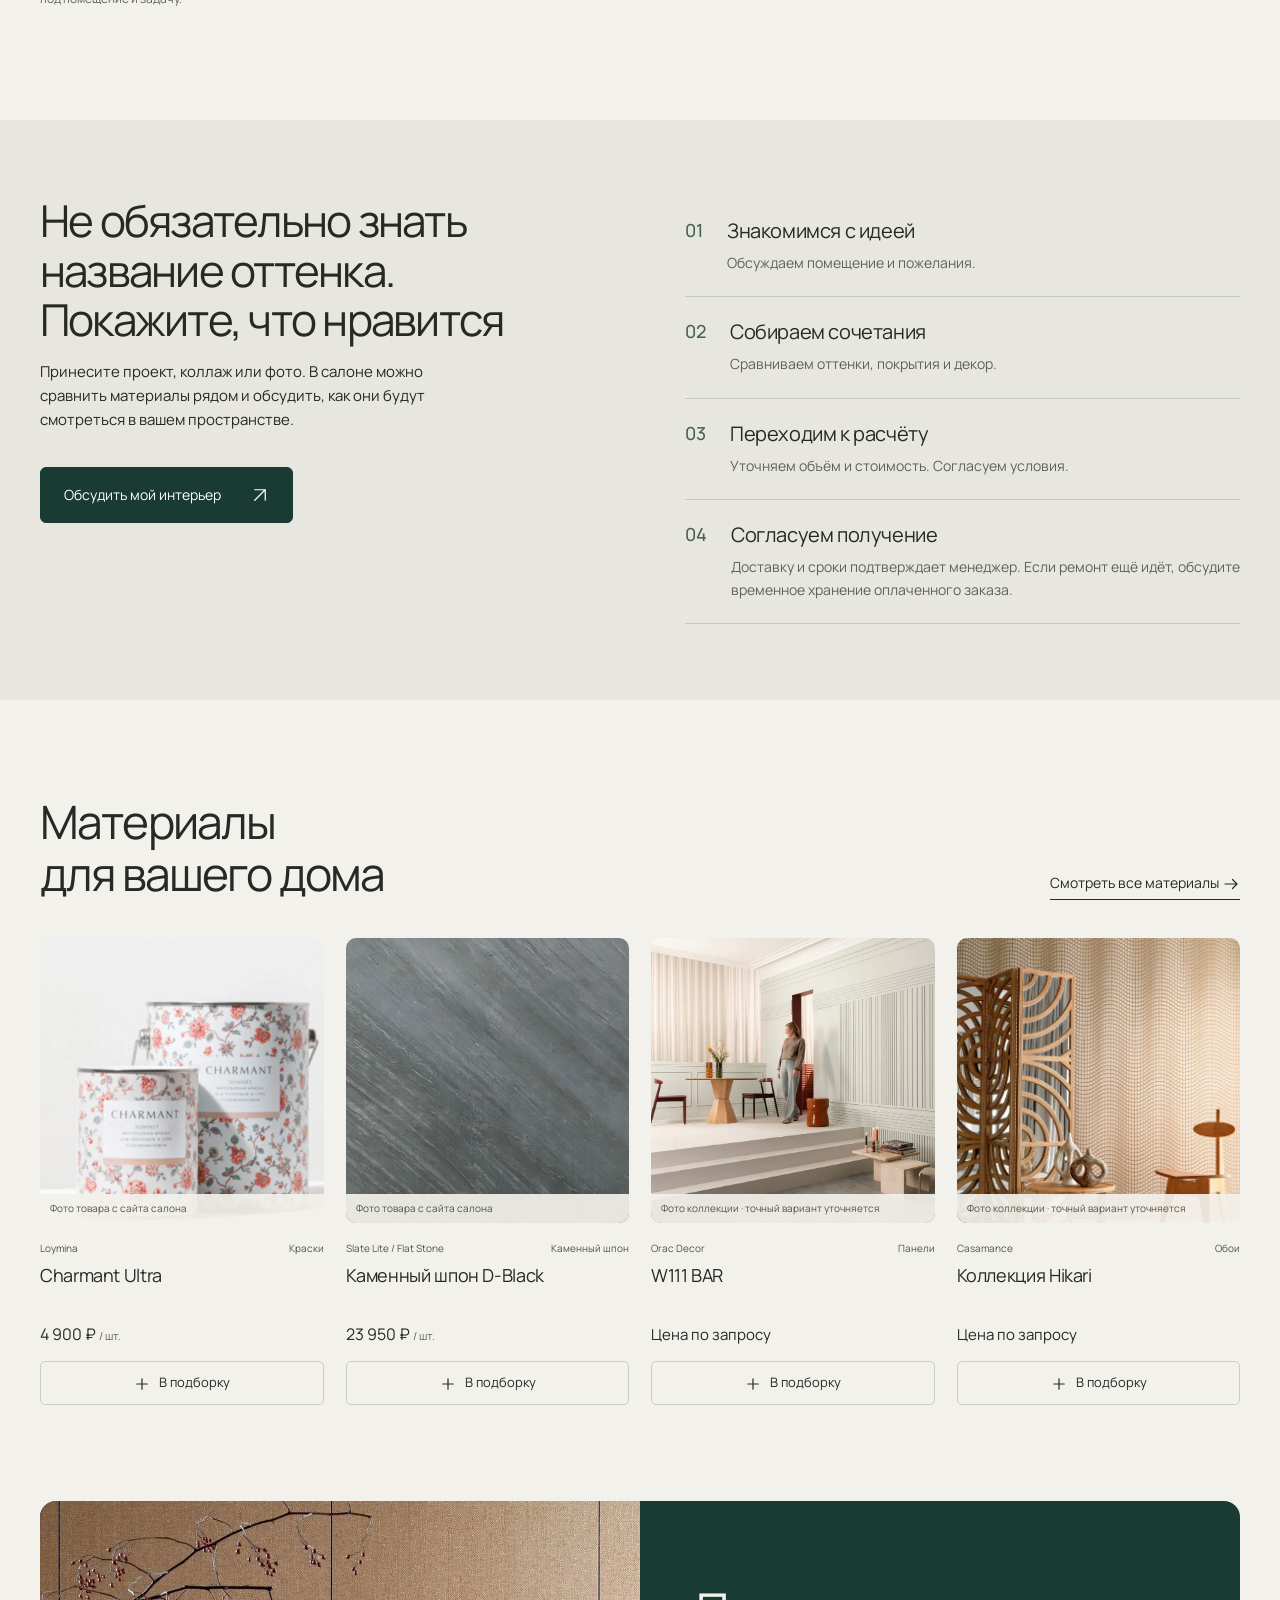
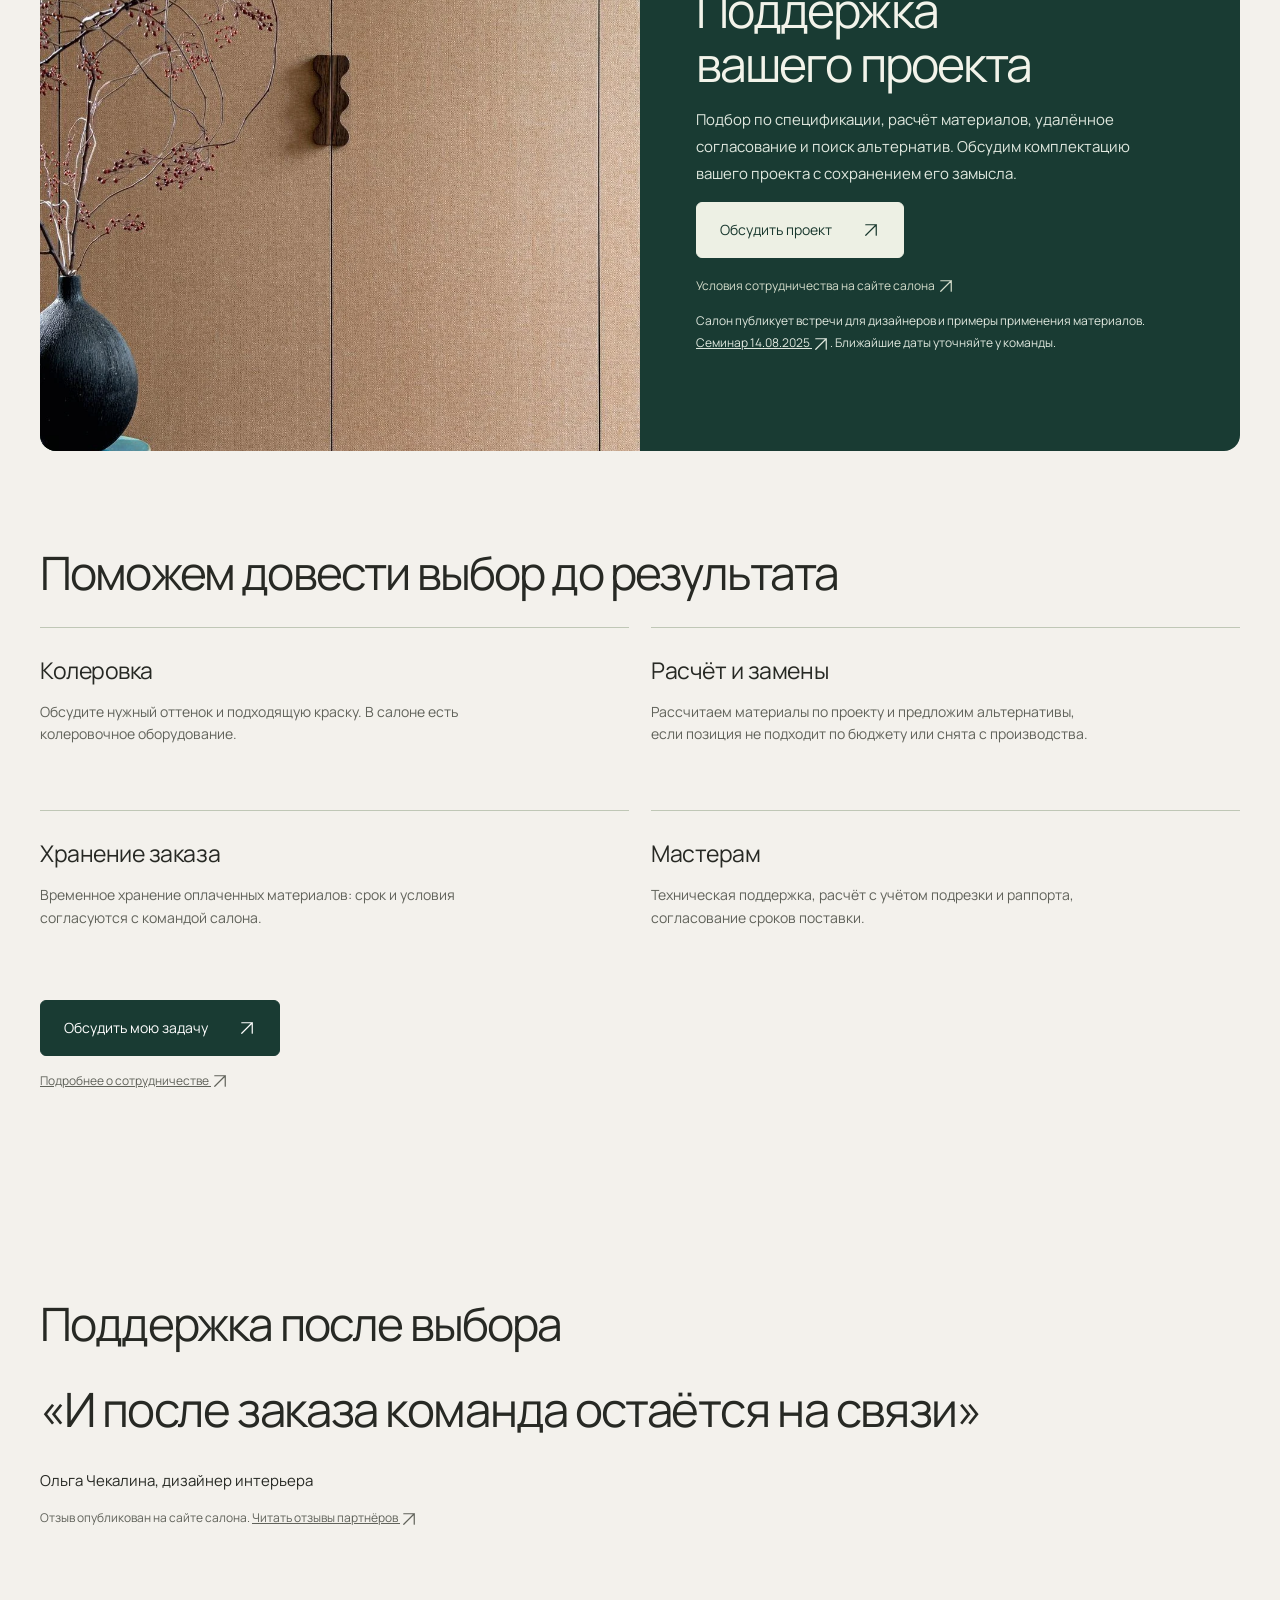
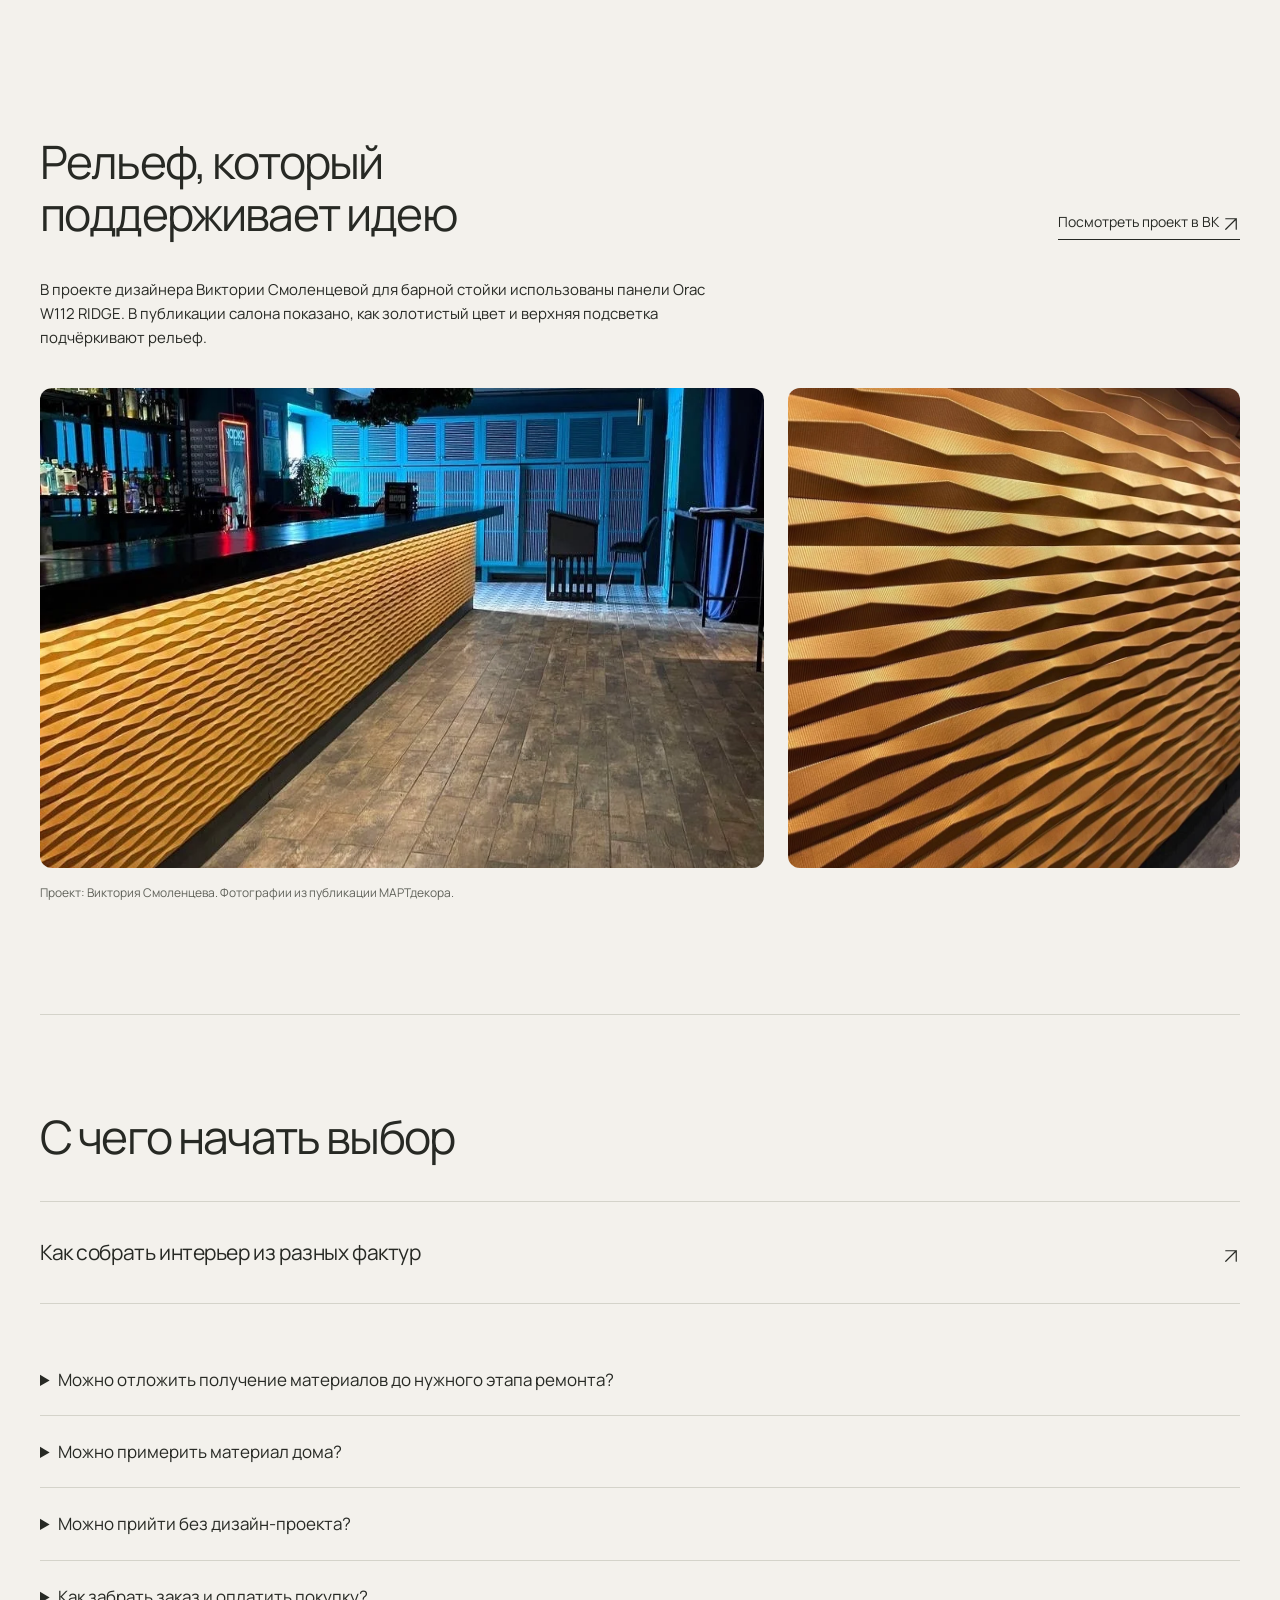
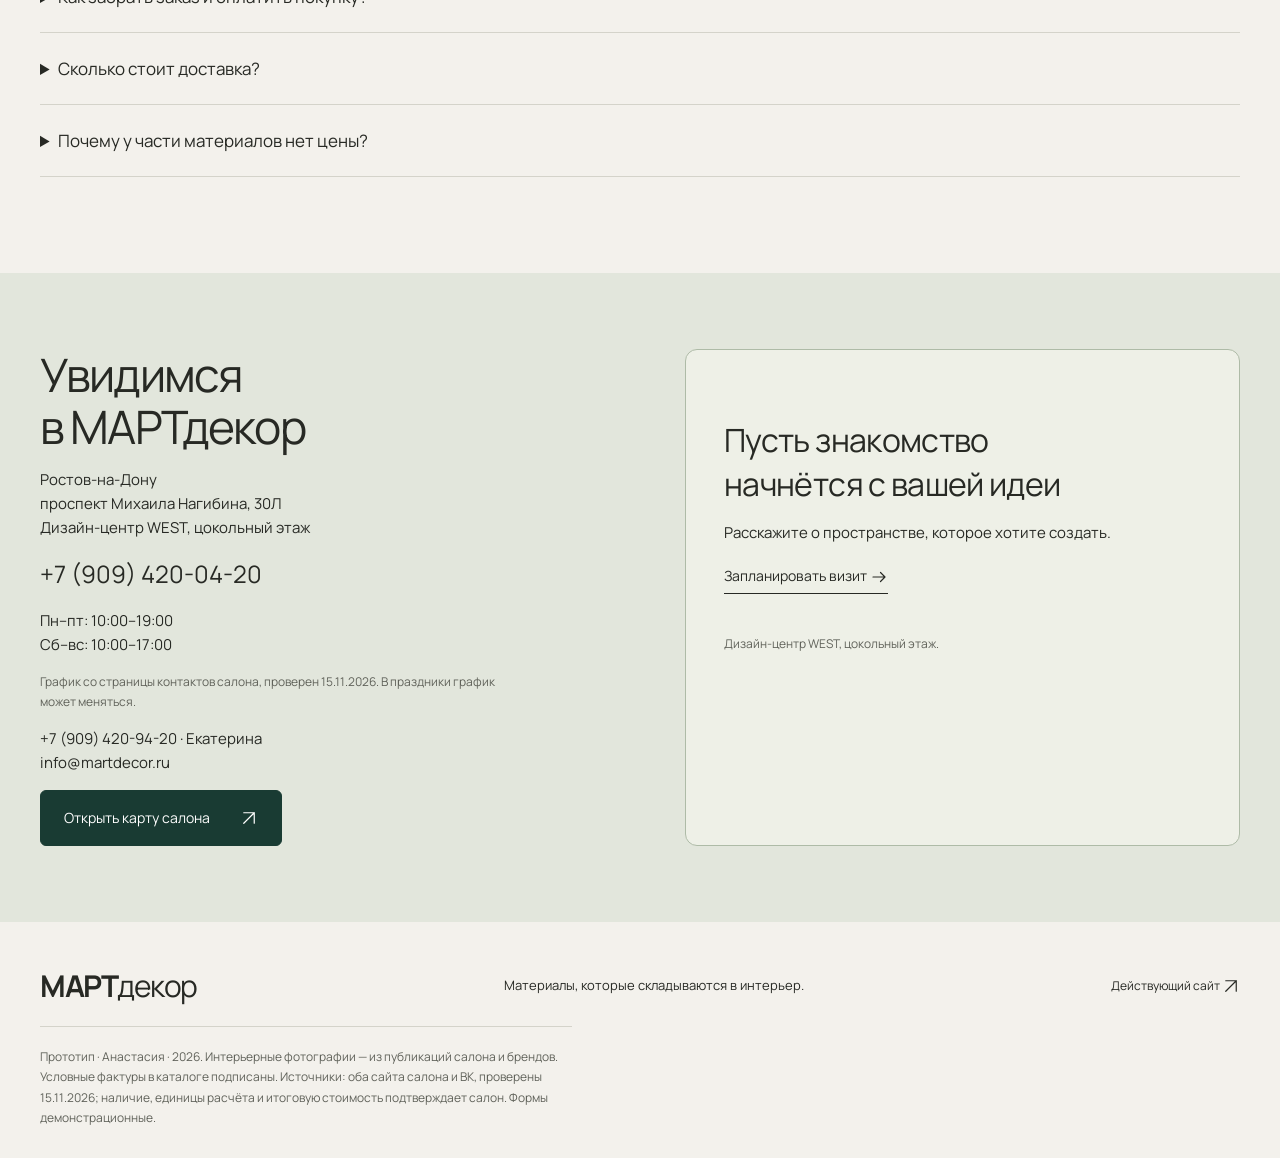
==== commit 40e017cd: "Redesign MARTdecor with client references and verified photography" ====
--- a/martdecor/index.html
+++ b/martdecor/index.html
@@ -1 +1 @@
-<!doctype html><html lang="ru"><head><meta charset="utf-8"><meta name="viewport" content="width=device-width,initial-scale=1"><meta name="robots" content="noindex,nofollow"><title>Материалы для вашего интерьера — МАРТдекор</title><link rel="stylesheet" href="css/style.css"></head><body><div class="demo">КОНЦЕПЦИЯ САЙТА <span>•</span> Прототип для&nbsp;обсуждения. Заявки не&nbsp;отправляются.</div><header class="header wrap"><a class="logo" href="index.html" aria-label="МАРТдекор — главная">МАРТ<span>декор</span><small>ИНТЕРЬЕРНЫЙ САЛОН</small></a><nav aria-label="Основная навигация"><a href="catalog.html">Материалы</a><a href="index.html#approach">Подбор под&nbsp;проект</a><a href="index.html#designers">Дизайнерам</a><a href="index.html#contacts">Салон</a></nav><button class="shortlist-button" data-list>Моя подборка <b class="count">0</b></button></header><main><section class="hero wrap"><div class="hero-copy"><p class="eyebrow">РОСТОВ-НА-ДОНУ · ИНТЕРЬЕРНЫЙ САЛОН</p><h1>Ваш&nbsp;интерьер.<br>Ваш&nbsp;характер.<br><em>Наши материалы</em></h1><p class="intro">Поможем собрать обои, краску, панели и&nbsp;декор в&nbsp;единое решение&nbsp;— по&nbsp;вашему проекту или&nbsp;фотографии.</p><div class="actions"><button class="btn" data-request="Подобрать материалы">Подобрать материалы <span>↗</span></button><a class="text-link" href="catalog.html">Смотреть каталог →</a></div><div class="hero-bottom"><a href="#samples" class="text-link">Orac: примерить на&nbsp;объекте →</a></div></div><div class="room" role="img" aria-label="Условная интерьерная композиция: декоративные панели, арка и образцы материалов"><div class="room-line"></div><div class="arch"></div><div class="plinth"></div><div class="vase"></div><div class="swatches"><i></i><i></i><i></i><span>ПАЛИТРА ВАШЕГО ПРОЕКТА</span></div><div class="image-label">01 / МАТЕРИАЛЫ В&nbsp;ДИАЛОГЕ<small>Условная иллюстрация · нужно фото салона</small></div></div></section><div class="strip"><div class="wrap"><span>Обои и&nbsp;фрески</span><i>✳</i><span>Краски и&nbsp;покрытия</span><i>✳</i><span>Стеновые панели</span><i>✳</i><span>Лепной декор</span></div></div><section class="section wrap"><div class="section-head"><div><p class="eyebrow">01 / БИБЛИОТЕКА МАТЕРИАЛОВ</p><h2>У&nbsp;каждой фактуры<br>своя история</h2></div><p>Начните с&nbsp;материала, который вам нравится.<br>Сочетания подберём вместе.</p></div><div class="category-grid"><a class="category" href="catalog.html?category=Краски"><div class="sample paint"><span>01</span></div><h3>Краски <span>↗</span></h3><p>Цвет как&nbsp;отправная точка</p></a><a class="category" href="catalog.html?category=Панели"><div class="sample relief"><span>02</span></div><h3>Стеновые панели <span>↗</span></h3><p>Рельеф и&nbsp;архитектура стены</p></a><a class="category" href="catalog.html?category=Каменный%20шпон"><div class="sample stone"><span>03</span></div><h3>Каменный шпон <span>↗</span></h3><p>Характер природного материала</p></a></div><p class="fine">В&nbsp;демо-каталоге&nbsp;— 12 позиций из&nbsp;сайта и&nbsp;постов салона. <a href="catalog.html?category=Обои">Обои</a>, <a href="catalog.html?category=Краски">краски</a> и <a href="catalog.html?search=Orac">панели Orac</a> можно добавить в&nbsp;подборку.</p></section><section class="sample-service section wrap" id="samples"><div class="split"><div><p class="eyebrow">ПРИМЕРКА МАТЕРИАЛОВ</p><h2>Примерьте Orac<br><em>в&nbsp;своём интерьере</em></h2><p>Лепной декор и&nbsp;3D-панели Orac можно взять на&nbsp;примерку на&nbsp;объект. Сравните масштаб, рельеф и&nbsp;игру света там,&nbsp;где&nbsp;материал будет использоваться.</p><div class="actions"><button class="btn" data-request="Обсудить примерку Orac">Обсудить примерку ↗</button><a class="text-link" href="catalog.html?search=Orac">Панели Orac →</a></div></div><div class="sample-note"><h3>Или&nbsp;обсудите выезд с&nbsp;образцами</h3><p>Расскажите о&nbsp;проекте и&nbsp;материалах, которые хотите посмотреть. Менеджер уточнит доступные образцы и&nbsp;договорится с&nbsp;вами об&nbsp;условиях.</p><p class="fine">Стоимость, срок примерки, залог и&nbsp;географию выезда нужно согласовать. Бесплатная услуга не&nbsp;обещается.</p><a class="text-link" href="https://vk.ru/wall-53471837_7663" target="_blank" rel="noopener">Услуга в&nbsp;публикации салона от&nbsp;18.10.2026 ↗</a></div></div></section><section class="section wrap"><p class="eyebrow">ВЫБОР ПО&nbsp;НАСТРОЕНИЮ</p><h2>Какой интерьер вам ближе?</h2><div class="route-grid"><button class="route-card" data-request="Обсудить направление: Современный интерьер"><span>01</span><h3>Современный интерьер</h3><p>Обсудить сочетания →</p></button><button class="route-card" data-request="Обсудить направление: Мягкая классика"><span>02</span><h3>Мягкая классика</h3><p>Обсудить сочетания →</p></button><button class="route-card" data-request="Обсудить направление: Природные фактуры"><span>03</span><h3>Природные фактуры</h3><p>Обсудить сочетания →</p></button><button class="route-card" data-request="Обсудить направление: Яркая акцентная стена"><span>04</span><h3>Яркая акцентная стена</h3><p>Обсудить сочетания →</p></button></div><p class="fine">Направления из&nbsp;действующего сайта салона. Конкретные материалы подбираются под&nbsp;помещение и&nbsp;задачу.</p></section><section class="approach" id="approach"><div class="wrap split"><div><p class="eyebrow">02 / ОТ&nbsp;ИДЕИ К&nbsp;МАТЕРИАЛАМ</p><h2>Не&nbsp;обязательно знать<br><em>название оттенка.</em><br>Покажите, что&nbsp;нравится</h2><p>Принесите проект, коллаж или&nbsp;фото. В&nbsp;салоне можно сравнить материалы рядом и&nbsp;обсудить, как&nbsp;они&nbsp;будут смотреться в&nbsp;вашем пространстве.</p><button class="btn" data-request="Обсудить мой интерьер">Обсудить мой&nbsp;интерьер ↗</button></div><ol class="steps"><li><span>01</span><div><h3>Знакомимся с&nbsp;идеей</h3><p>Обсуждаем помещение и&nbsp;пожелания.</p></div></li><li><span>02</span><div><h3>Собираем сочетания</h3><p>Сравниваем оттенки, покрытия и&nbsp;декор.</p></div></li><li><span>03</span><div><h3>Переходим к&nbsp;расчёту</h3><p>Уточняем объём и&nbsp;стоимость. Согласуем условия.</p></div></li><li><span>04</span><div><h3>Согласуем получение</h3><p>Доставку и&nbsp;сроки подтверждает менеджер. Если&nbsp;ремонт ещё&nbsp;идёт, обсудите временное хранение оплаченного заказа.</p></div></li></ol></div></section><section class="section wrap"><div class="section-head"><div><p class="eyebrow">03 / ПОЗНАКОМИТЬСЯ БЛИЖЕ</p><h2>Материалы<br>для&nbsp;вашего дома</h2></div><a class="text-link" href="catalog.html">Весь&nbsp;демо-каталог →</a></div><div id="featured" class="products"></div></section><section class="designer wrap" id="designers"><div class="drawing" aria-hidden="true"><div></div><span>ПРОЕКТ / МАТЕРИАЛ / ДЕТАЛЬ</span></div><div><p class="eyebrow">04 / ДИЗАЙНЕРАМ И&nbsp;АРХИТЕКТОРАМ</p><h2>Поддержка<br>вашего проекта</h2><p>Подбор по&nbsp;спецификации, расчёт материалов, удалённое согласование и&nbsp;поиск альтернатив. Обсудим комплектацию вашего проекта с&nbsp;сохранением его&nbsp;замысла.</p><button class="btn light" data-request="Обсудить сотрудничество">Обсудить проект ↗</button><a class="designer-link" href="https://martdecor.online/dizayneram/" target="_blank" rel="noopener">Условия сотрудничества на&nbsp;сайте салона ↗</a><p class="fine">Салон публикует встречи для&nbsp;дизайнеров и&nbsp;примеры применения материалов. <a href="https://vk.ru/wall-53471837_7644" target="_blank" rel="noopener">Семинар 14.08.2025 ↗</a>. Ближайшие даты уточняйте у&nbsp;команды.</p></div></section><section class="section wrap"><p class="eyebrow">ПОДДЕРЖКА НА&nbsp;ЭТАПАХ РЕМОНТА</p><h2>Поможем довести выбор до&nbsp;результата</h2><div class="route-grid"><article class="card"><h3>Колеровка</h3><p>Обсудите нужный оттенок и&nbsp;подходящую краску. В&nbsp;салоне есть колеровочное оборудование.</p></article><article class="card"><h3>Расчёт и&nbsp;замены</h3><p>Рассчитаем материалы по&nbsp;проекту и&nbsp;предложим альтернативы, если&nbsp;позиция не&nbsp;подходит по&nbsp;бюджету или&nbsp;снята с&nbsp;производства.</p></article><article class="card"><h3>Хранение заказа</h3><p>Временное хранение оплаченных материалов: срок и&nbsp;условия согласуются с&nbsp;командой салона.</p></article><article class="card"><h3>Мастерам</h3><p>Техническая поддержка, расчёт с&nbsp;учётом подрезки и&nbsp;раппорта, согласование сроков поставки.</p></article></div><button class="btn" data-request="Обсудить материалы и график работ">Обсудить мою задачу ↗</button><p class="fine"><a href="https://martdecor.online/dizayneram/" target="_blank" rel="noopener">Подробнее о&nbsp;сотрудничестве ↗</a></p></section><section class="section wrap"><p class="eyebrow">ОПЫТ СОТРУДНИЧЕСТВА</p><h2>Поддержка после&nbsp;выбора</h2><blockquote>«И&nbsp;после&nbsp;заказа команда остаётся на&nbsp;связи»</blockquote><p>Ольга Чекалина, дизайнер интерьера</p><p class="fine">Отзыв опубликован на&nbsp;сайте салона. <a href="https://martdecor.online/dizayneram/" target="_blank" rel="noopener">Читать отзывы партнёров ↗</a></p></section><section class="section wrap case-study"><p class="eyebrow">МАТЕРИАЛ В&nbsp;ПРОЕКТЕ</p><div class="section-head"><h2>Рельеф, который<br>поддерживает идею</h2><a class="text-link" href="https://vk.ru/wall-53471837_7539" target="_blank" rel="noopener">Посмотреть проект в&nbsp;ВК ↗</a></div><p>В&nbsp;проекте дизайнера Виктории Смоленцевой для&nbsp;барной стойки использованы панели Orac W112 RIDGE. В&nbsp;публикации салона показано, как&nbsp;золотистый цвет и&nbsp;верхняя подсветка подчёркивают рельеф.</p><p class="fine">Автор проекта&nbsp;— Виктория Смоленцева. Источник: публикация МАРТдекор от&nbsp;06.08.2024. Фотографии проекта в&nbsp;прототип не&nbsp;перенесены.</p></section><section class="section wrap"><div class="section-head"><div><p class="eyebrow">05 / ПЕРЕД&nbsp;ВИЗИТОМ</p><h2>С&nbsp;чего начать выбор</h2></div></div><a class="article-link" href="article.html"><span>ЗАМЕТКИ О&nbsp;МАТЕРИАЛАХ</span><h3>Как&nbsp;собрать интерьер из&nbsp;разных фактур</h3><b>↗</b></a><div class="faq"><details><summary>Можно отложить получение материалов до&nbsp;нужного этапа ремонта?</summary><p>Салон предлагает временное хранение оплаченных заказов. Срок, объём и&nbsp;условия нужно согласовать до&nbsp;заказа.</p></details><details><summary>Можно примерить материал дома?</summary><p>В&nbsp;салоне можно обсудить примерку лепного декора и&nbsp;3D-панелей Orac на&nbsp;объекте или&nbsp;выезд с&nbsp;образцами. Условия и&nbsp;доступность конкретных образцов согласует менеджер.</p></details><details><summary>Можно прийти без&nbsp;дизайн-проекта?</summary><p>Да.&nbsp;Подготовьте фотографии помещения и&nbsp;примеры того, что&nbsp;вам нравится: они&nbsp;помогут начать подбор.</p></details><details><summary>Как&nbsp;забрать заказ и&nbsp;оплатить покупку?</summary><p>Менеджер подтверждает состав, наличие, стоимость и&nbsp;доставку, затем выставляет счёт. Заказ оформляется по&nbsp;100% предоплате. В&nbsp;салоне: наличные, карта или&nbsp;QR; дистанционно&nbsp;— СБП по&nbsp;счёту. Оплата на&nbsp;сайте не&nbsp;производится.</p></details><details><summary>Сколько стоит доставка?</summary><p>Стоимость и&nbsp;сроки рассчитываются для&nbsp;вашего заказа. По&nbsp;Ростову-на-Дону используется Яндекс Go: тариф согласуется до&nbsp;отправки. В&nbsp;другие города&nbsp;— транспортные компании, стоимость и&nbsp;сроки рассчитываются индивидуально.</p></details><details><summary>Почему у&nbsp;части материалов нет&nbsp;цены?</summary><p>В&nbsp;публикациях ВК цена не&nbsp;указана. Для&nbsp;расчёта нужны выбранный артикул, объём и&nbsp;актуальные условия поставки. Добавьте материалы в&nbsp;подборку и&nbsp;обсудите их&nbsp;с&nbsp;салоном.</p></details></div></section><section class="contacts" id="contacts"><div class="wrap split"><div><p class="eyebrow">06 / УВИДЕТЬ И&nbsp;ПОЧУВСТВОВАТЬ</p><h2>Увидимся<br><em>в&nbsp;МАРТдекор</em></h2><p>Ростов-на-Дону<br>проспект Михаила Нагибина, 30Л<br>Дизайн-центр WEST, цокольный этаж</p><p><a class="phone" href="tel:+79094200420">+7 (909) 420-04-20</a></p><p>Пн–пт: 10:00–19:00<br>Сб–вс: 10:00–17:00</p><p class="fine">График со&nbsp;страницы контактов салона, проверен 15.11.2026. В&nbsp;праздники график может меняться.</p><p><a href="tel:+79094209420">+7 (909) 420-94-20 · Екатерина</a><br><a href="mailto:info@martdecor.ru">info@martdecor.ru</a></p><a class="btn" href="https://yandex.com/maps/-/CPRqZOLa" target="_blank" rel="noopener">Открыть карту салона ↗</a></div><div class="visit"><span class="visit-mark">М</span><h3>Пусть знакомство<br>начнётся с&nbsp;вашей идеи</h3><p>Расскажите о&nbsp;пространстве, которое хотите создать.</p><button class="text-link" data-request="Запланировать визит">Запланировать визит →</button><p class="fine">Дизайн-центр WEST, цокольный этаж. </p></div></div></section></main><footer class="wrap"><div class="foot"><a class="logo" href="index.html">МАРТ<span>декор</span></a><p>Материалы, которые складываются в&nbsp;интерьер.</p><a href="https://martdecor.online/" target="_blank" rel="noopener">Действующий сайт ↗</a></div><p class="fine">Прототип · Анастасия · 2026. Иллюстрации условные, не&nbsp;фотографии товаров. Источники: оба сайта салона и&nbsp;ВК, проверены 15.11.2026; наличие, единицы расчёта и&nbsp;итоговую стоимость подтверждает салон. Формы демонстрационные.</p></footer><dialog id="list-dialog"><button class="close" data-close aria-label="Закрыть">×</button><p class="eyebrow">ВАШ&nbsp;ПРОЕКТ</p><h2>Моя подборка</h2><div id="list-items"></div><p class="fine">Подборка сохраняется в&nbsp;этом браузере. Это&nbsp;не&nbsp;заказ и&nbsp;не&nbsp;резерв товара.</p><button class="btn" data-request="Обсудить подборку">Обсудить с&nbsp;менеджером ↗</button></dialog><dialog id="request-dialog"><button class="close" data-close aria-label="Закрыть">×</button><p class="eyebrow">НАЧНЁМ С&nbsp;ВАШЕЙ ИДЕИ</p><h2 id="request-title">Подобрать материалы</h2><p class="fine">Демо-форма. Можно проверить сценарий с&nbsp;вымышленными данными&nbsp;— ничего не&nbsp;отправляется.</p><p id="request-selection" class="fine"></p><form id="request-form"><label>Как&nbsp;к&nbsp;вам обращаться<input name="name" required placeholder="Ваше имя" maxlength="80"></label><label>Телефон<input name="phone" type="tel" required minlength="10" maxlength="20" placeholder="+7 (___) ___-__-__"></label><label>Что&nbsp;планируете?<select name="task"><option>Подбор материалов для&nbsp;комнаты</option><option>Комплектация по&nbsp;дизайн-проекту</option><option>Уточнение цены и&nbsp;наличия</option><option>Сотрудничество с&nbsp;дизайнером</option><option value="samples">Примерка Orac / выезд с&nbsp;образцами</option></select></label><button class="btn" type="submit">Проверить заявку →</button></form><div id="success" hidden><h3>Сценарий пройден</h3><p>В&nbsp;готовом сайте заявка поступит менеджеру. Сейчас данные никуда не&nbsp;отправлены.</p><a class="text-link" href="https://martdecor.online/contact-us/" target="_blank" rel="noopener">Открыть контакты салона ↗</a></div></dialog><div id="toast" role="status"></div><script src="js/data.js"></script><script src="js/main.js"></script></body></html>+<!doctype html><html lang="ru"><head><meta charset="utf-8"><meta name="viewport" content="width=device-width,initial-scale=1"><meta name="robots" content="noindex,nofollow"><title>Материалы для вашего интерьера — МАРТдекор</title><link rel="stylesheet" href="css/style.css"><link rel="stylesheet" href="fonts/manrope.css"><link rel="stylesheet" href="css/redesign.css"></head><body><a class="skip-link" href="#content">К содержанию</a><div class="demo">КОНЦЕПЦИЯ САЙТА <span>•</span> Прототип для&nbsp;обсуждения. Заявки не&nbsp;отправляются.</div><header class="header wrap"><a class="logo" href="index.html" aria-label="МАРТдекор — главная">МАРТ<span>декор</span><small>ИНТЕРЬЕРНЫЙ САЛОН</small></a><nav aria-label="Основная навигация"><a href="catalog.html">Материалы</a><a href="index.html#approach">Подбор под&nbsp;проект</a><a href="index.html#designers">Дизайнерам</a><a href="index.html#contacts">Салон</a></nav><button class="shortlist-button" data-list>Моя подборка <b class="count">0</b></button></header><main id="content"><section class="hero wrap"><div class="hero-scene"><img src="images/hero.webp" alt="Интерьер с обоями Casamance из публикации МАРТдекора" width="1920" height="1281" class="hero-photo" loading="eager" fetchpriority="high" decoding="async"><div class="hero-copy"><h1>Ваш интерьер.<br>Ваш характер.<br><em>Наши материалы.</em></h1><p class="intro">Обои, краски, панели и декор.<br>Соберём их в единое решение для вашего дома.</p><div class="actions"><button class="btn" data-request="Подобрать материалы">Подобрать материалы <span aria-hidden="true"><svg class="icon" width="18" height="18" viewBox="0 0 24 24" fill="none" stroke="currentColor" stroke-width="1.6" stroke-linecap="round" stroke-linejoin="round" aria-hidden="true"><path d="M5 19 19 5M5 5h14v14"/></svg></span></button><a class="hero-catalog" href="catalog.html">Смотреть каталог</a></div></div><a class="hero-note" href="#samples">Сначала — примерить.<br><strong>Orac в вашем интерьере</strong><span aria-hidden="true"><svg class="icon" width="18" height="18" viewBox="0 0 24 24" fill="none" stroke="currentColor" stroke-width="1.6" stroke-linecap="round" stroke-linejoin="round" aria-hidden="true"><path d="M5 19 19 5M5 5h14v14"/></svg></span></a></div><div class="hero-caption"><span>Интерьерный салон · Ростов-на-Дону</span><a href="https://vk.ru/wall-53471837_7658" target="_blank" rel="noopener">Casamance · фото из публикации салона</a></div></section><div class="strip"><div class="wrap"><span>Обои и&nbsp;фрески</span><i aria-hidden="true">·</i><span>Краски и&nbsp;покрытия</span><i aria-hidden="true">·</i><span>Стеновые панели</span><i aria-hidden="true">·</i><span>Лепной декор</span></div></div><section class="section wrap"><div class="section-head"><div><h2>У&nbsp;каждой фактуры<br>своя история</h2></div><p>Начните с&nbsp;материала, который вам нравится.<br>Сочетания подберём вместе.</p></div><div class="category-grid"><a class="category" href="catalog.html?category=Краски"><div class="category-photo"><img src="images/paint.webp" alt="Подбор оттенков краски по вееру" width="828" height="817" class="" loading="lazy" decoding="async"></div><h3>Краски <span aria-hidden="true"><svg class="icon" width="18" height="18" viewBox="0 0 24 24" fill="none" stroke="currentColor" stroke-width="1.6" stroke-linecap="round" stroke-linejoin="round" aria-hidden="true"><path d="M5 19 19 5M5 5h14v14"/></svg></span></h3><p>Цвет как отправная точка</p></a><a class="category" href="catalog.html?category=Панели"><div class="category-photo"><img src="images/panels.webp" alt="Светлый интерьер с панелями Orac" width="828" height="819" class="" loading="lazy" decoding="async"></div><h3>Панели <span aria-hidden="true"><svg class="icon" width="18" height="18" viewBox="0 0 24 24" fill="none" stroke="currentColor" stroke-width="1.6" stroke-linecap="round" stroke-linejoin="round" aria-hidden="true"><path d="M5 19 19 5M5 5h14v14"/></svg></span></h3><p>Рельеф и архитектура стены</p></a><a class="category" href="catalog.html?category=Обои"><div class="category-photo"><img src="images/wallpaper.webp" alt="Обои Casamance в тёплом интерьере" width="1149" height="1600" class="" loading="lazy" decoding="async"></div><h3>Обои <span aria-hidden="true"><svg class="icon" width="18" height="18" viewBox="0 0 24 24" fill="none" stroke="currentColor" stroke-width="1.6" stroke-linecap="round" stroke-linejoin="round" aria-hidden="true"><path d="M5 19 19 5M5 5h14v14"/></svg></span></h3><p>Фактура, которую хочется рассматривать</p></a></div><p class="fine">В&nbsp;демо-каталоге&nbsp;— 12 позиций из&nbsp;сайта и&nbsp;постов салона. <a href="catalog.html?category=Обои">Обои</a>, <a href="catalog.html?category=Краски">краски</a> и <a href="catalog.html?search=Orac">панели Orac</a> можно добавить в&nbsp;подборку.</p></section><section class="sample-service section wrap" id="samples"><div class="split"><div><h2>Примерьте Orac<br><em>в&nbsp;своём интерьере</em></h2><p>Лепной декор и&nbsp;3D-панели Orac можно взять на&nbsp;примерку на&nbsp;объект. Сравните масштаб, рельеф и&nbsp;игру света там,&nbsp;где&nbsp;материал будет использоваться.</p><div class="actions"><button class="btn" data-request="Обсудить примерку Orac">Обсудить примерку <svg class="icon" width="18" height="18" viewBox="0 0 24 24" fill="none" stroke="currentColor" stroke-width="1.6" stroke-linecap="round" stroke-linejoin="round" aria-hidden="true"><path d="M5 19 19 5M5 5h14v14"/></svg></button><a class="text-link" href="catalog.html?search=Orac">Панели Orac <svg class="icon" width="18" height="18" viewBox="0 0 24 24" fill="none" stroke="currentColor" stroke-width="1.6" stroke-linecap="round" stroke-linejoin="round" aria-hidden="true"><path d="M4 12h16m-6-6 6 6-6 6"/></svg></a></div></div><div class="sample-note"><h3>Или&nbsp;обсудите выезд с&nbsp;образцами</h3><p>Расскажите о&nbsp;проекте и&nbsp;материалах, которые хотите посмотреть. Менеджер уточнит доступные образцы и&nbsp;договорится с&nbsp;вами об&nbsp;условиях.</p><p class="fine">Стоимость, срок примерки, залог и&nbsp;географию выезда нужно согласовать. Бесплатная услуга не&nbsp;обещается.</p><a class="text-link" href="https://vk.ru/wall-53471837_7663" target="_blank" rel="noopener">Услуга в&nbsp;публикации салона от&nbsp;18.10.2026 <svg class="icon" width="18" height="18" viewBox="0 0 24 24" fill="none" stroke="currentColor" stroke-width="1.6" stroke-linecap="round" stroke-linejoin="round" aria-hidden="true"><path d="M5 19 19 5M5 5h14v14"/></svg></a></div></div></section><section class="section wrap"><h2>Какой интерьер вам ближе?</h2><div class="route-grid"><button class="route-card" data-request="Обсудить направление: Современный интерьер"><img src="images/panels-detail.webp" alt="Интерьерное вдохновение из публикаций салона" width="828" height="825" class="" loading="lazy" decoding="async"><div class="route-copy"><h3>Современный интерьер</h3><p>Обсудить сочетания <svg class="icon" width="18" height="18" viewBox="0 0 24 24" fill="none" stroke="currentColor" stroke-width="1.6" stroke-linecap="round" stroke-linejoin="round" aria-hidden="true"><path d="M4 12h16m-6-6 6 6-6 6"/></svg></p></div></button><button class="route-card" data-request="Обсудить направление: Мягкая классика"><img src="images/wallpaper.webp" alt="Интерьерное вдохновение из публикаций салона" width="1149" height="1600" class="" loading="lazy" decoding="async"><div class="route-copy"><h3>Мягкая классика</h3><p>Обсудить сочетания <svg class="icon" width="18" height="18" viewBox="0 0 24 24" fill="none" stroke="currentColor" stroke-width="1.6" stroke-linecap="round" stroke-linejoin="round" aria-hidden="true"><path d="M4 12h16m-6-6 6 6-6 6"/></svg></p></div></button><button class="route-card" data-request="Обсудить направление: Природные фактуры"><img src="images/texture.webp" alt="Интерьерное вдохновение из публикаций салона" width="1001" height="1500" class="" loading="lazy" decoding="async"><div class="route-copy"><h3>Природные фактуры</h3><p>Обсудить сочетания <svg class="icon" width="18" height="18" viewBox="0 0 24 24" fill="none" stroke="currentColor" stroke-width="1.6" stroke-linecap="round" stroke-linejoin="round" aria-hidden="true"><path d="M4 12h16m-6-6 6 6-6 6"/></svg></p></div></button><button class="route-card" data-request="Обсудить направление: Яркая акцентная стена"><img src="images/accent.webp" alt="Интерьерное вдохновение из публикаций салона" width="1191" height="1600" class="" loading="lazy" decoding="async"><div class="route-copy"><h3>Яркая акцентная стена</h3><p>Обсудить сочетания <svg class="icon" width="18" height="18" viewBox="0 0 24 24" fill="none" stroke="currentColor" stroke-width="1.6" stroke-linecap="round" stroke-linejoin="round" aria-hidden="true"><path d="M4 12h16m-6-6 6 6-6 6"/></svg></p></div></button></div><p class="fine">Направления из&nbsp;действующего сайта салона. Конкретные материалы подбираются под&nbsp;помещение и&nbsp;задачу.</p></section><section class="approach" id="approach"><div class="wrap split"><div><h2>Не&nbsp;обязательно знать<br><em>название оттенка.</em><br>Покажите, что&nbsp;нравится</h2><p>Принесите проект, коллаж или&nbsp;фото. В&nbsp;салоне можно сравнить материалы рядом и&nbsp;обсудить, как&nbsp;они&nbsp;будут смотреться в&nbsp;вашем пространстве.</p><button class="btn" data-request="Обсудить мой интерьер">Обсудить мой&nbsp;интерьер <svg class="icon" width="18" height="18" viewBox="0 0 24 24" fill="none" stroke="currentColor" stroke-width="1.6" stroke-linecap="round" stroke-linejoin="round" aria-hidden="true"><path d="M5 19 19 5M5 5h14v14"/></svg></button></div><ol class="steps"><li><span>01</span><div><h3>Знакомимся с&nbsp;идеей</h3><p>Обсуждаем помещение и&nbsp;пожелания.</p></div></li><li><span>02</span><div><h3>Собираем сочетания</h3><p>Сравниваем оттенки, покрытия и&nbsp;декор.</p></div></li><li><span>03</span><div><h3>Переходим к&nbsp;расчёту</h3><p>Уточняем объём и&nbsp;стоимость. Согласуем условия.</p></div></li><li><span>04</span><div><h3>Согласуем получение</h3><p>Доставку и&nbsp;сроки подтверждает менеджер. Если&nbsp;ремонт ещё&nbsp;идёт, обсудите временное хранение оплаченного заказа.</p></div></li></ol></div></section><section class="section wrap"><div class="section-head"><div><h2>Материалы<br>для&nbsp;вашего дома</h2></div><a class="text-link" href="catalog.html">Смотреть все материалы <svg class="icon" width="18" height="18" viewBox="0 0 24 24" fill="none" stroke="currentColor" stroke-width="1.6" stroke-linecap="round" stroke-linejoin="round" aria-hidden="true"><path d="M4 12h16m-6-6 6 6-6 6"/></svg></a></div><div id="featured" class="products"></div></section><section class="designer wrap" id="designers"><div class="designer-photo"><img src="images/texture.webp" alt="Текстильные обои Casamance, натуральные оттенки" width="1001" height="1500" class="" loading="lazy" decoding="async"></div><div><h2>Поддержка<br>вашего проекта</h2><p>Подбор по&nbsp;спецификации, расчёт материалов, удалённое согласование и&nbsp;поиск альтернатив. Обсудим комплектацию вашего проекта с&nbsp;сохранением его&nbsp;замысла.</p><button class="btn light" data-request="Обсудить сотрудничество">Обсудить проект <svg class="icon" width="18" height="18" viewBox="0 0 24 24" fill="none" stroke="currentColor" stroke-width="1.6" stroke-linecap="round" stroke-linejoin="round" aria-hidden="true"><path d="M5 19 19 5M5 5h14v14"/></svg></button><a class="designer-link" href="https://martdecor.online/dizayneram/" target="_blank" rel="noopener">Условия сотрудничества на&nbsp;сайте салона <svg class="icon" width="18" height="18" viewBox="0 0 24 24" fill="none" stroke="currentColor" stroke-width="1.6" stroke-linecap="round" stroke-linejoin="round" aria-hidden="true"><path d="M5 19 19 5M5 5h14v14"/></svg></a><p class="fine">Салон публикует встречи для&nbsp;дизайнеров и&nbsp;примеры применения материалов. <a href="https://vk.ru/wall-53471837_7644" target="_blank" rel="noopener">Семинар 14.08.2025 <svg class="icon" width="18" height="18" viewBox="0 0 24 24" fill="none" stroke="currentColor" stroke-width="1.6" stroke-linecap="round" stroke-linejoin="round" aria-hidden="true"><path d="M5 19 19 5M5 5h14v14"/></svg></a>. Ближайшие даты уточняйте у&nbsp;команды.</p></div></section><section class="section wrap"><h2>Поможем довести выбор до&nbsp;результата</h2><div class="route-grid"><article class="card"><h3>Колеровка</h3><p>Обсудите нужный оттенок и&nbsp;подходящую краску. В&nbsp;салоне есть колеровочное оборудование.</p></article><article class="card"><h3>Расчёт и&nbsp;замены</h3><p>Рассчитаем материалы по&nbsp;проекту и&nbsp;предложим альтернативы, если&nbsp;позиция не&nbsp;подходит по&nbsp;бюджету или&nbsp;снята с&nbsp;производства.</p></article><article class="card"><h3>Хранение заказа</h3><p>Временное хранение оплаченных материалов: срок и&nbsp;условия согласуются с&nbsp;командой салона.</p></article><article class="card"><h3>Мастерам</h3><p>Техническая поддержка, расчёт с&nbsp;учётом подрезки и&nbsp;раппорта, согласование сроков поставки.</p></article></div><button class="btn" data-request="Обсудить материалы и график работ">Обсудить мою задачу <svg class="icon" width="18" height="18" viewBox="0 0 24 24" fill="none" stroke="currentColor" stroke-width="1.6" stroke-linecap="round" stroke-linejoin="round" aria-hidden="true"><path d="M5 19 19 5M5 5h14v14"/></svg></button><p class="fine"><a href="https://martdecor.online/dizayneram/" target="_blank" rel="noopener">Подробнее о&nbsp;сотрудничестве <svg class="icon" width="18" height="18" viewBox="0 0 24 24" fill="none" stroke="currentColor" stroke-width="1.6" stroke-linecap="round" stroke-linejoin="round" aria-hidden="true"><path d="M5 19 19 5M5 5h14v14"/></svg></a></p></section><section class="section wrap"><h2>Поддержка после&nbsp;выбора</h2><blockquote>«И&nbsp;после&nbsp;заказа команда остаётся на&nbsp;связи»</blockquote><p>Ольга Чекалина, дизайнер интерьера</p><p class="fine">Отзыв опубликован на&nbsp;сайте салона. <a href="https://martdecor.online/dizayneram/" target="_blank" rel="noopener">Читать отзывы партнёров <svg class="icon" width="18" height="18" viewBox="0 0 24 24" fill="none" stroke="currentColor" stroke-width="1.6" stroke-linecap="round" stroke-linejoin="round" aria-hidden="true"><path d="M5 19 19 5M5 5h14v14"/></svg></a></p></section><section class="section wrap case-study"><div class="section-head"><h2>Рельеф, который<br>поддерживает идею</h2><a class="text-link" href="https://vk.ru/wall-53471837_7539" target="_blank" rel="noopener">Посмотреть проект в&nbsp;ВК <svg class="icon" width="18" height="18" viewBox="0 0 24 24" fill="none" stroke="currentColor" stroke-width="1.6" stroke-linecap="round" stroke-linejoin="round" aria-hidden="true"><path d="M5 19 19 5M5 5h14v14"/></svg></a></div><p>В&nbsp;проекте дизайнера Виктории Смоленцевой для&nbsp;барной стойки использованы панели Orac W112 RIDGE. В&nbsp;публикации салона показано, как&nbsp;золотистый цвет и&nbsp;верхняя подсветка подчёркивают рельеф.</p><div class="case-photos"><img src="images/project.webp" alt="Барная стойка с панелями Orac W112 RIDGE, проект Виктории Смоленцевой" width="913" height="1280" class="" loading="lazy" decoding="async"><img src="images/project-detail.webp" alt="Золотистый рельеф панелей W112 RIDGE крупным планом" width="960" height="1280" class="" loading="lazy" decoding="async"></div><p class="fine">Проект: Виктория Смоленцева. Фотографии из публикации МАРТдекора.</p></section><section class="section wrap"><div class="section-head"><div><h2>С&nbsp;чего начать выбор</h2></div></div><a class="article-link" href="article.html"><h3>Как&nbsp;собрать интерьер из&nbsp;разных фактур</h3><b><svg class="icon" width="18" height="18" viewBox="0 0 24 24" fill="none" stroke="currentColor" stroke-width="1.6" stroke-linecap="round" stroke-linejoin="round" aria-hidden="true"><path d="M5 19 19 5M5 5h14v14"/></svg></b></a><div class="faq"><details><summary>Можно отложить получение материалов до&nbsp;нужного этапа ремонта?</summary><p>Салон предлагает временное хранение оплаченных заказов. Срок, объём и&nbsp;условия нужно согласовать до&nbsp;заказа.</p></details><details><summary>Можно примерить материал дома?</summary><p>В&nbsp;салоне можно обсудить примерку лепного декора и&nbsp;3D-панелей Orac на&nbsp;объекте или&nbsp;выезд с&nbsp;образцами. Условия и&nbsp;доступность конкретных образцов согласует менеджер.</p></details><details><summary>Можно прийти без&nbsp;дизайн-проекта?</summary><p>Да.&nbsp;Подготовьте фотографии помещения и&nbsp;примеры того, что&nbsp;вам нравится: они&nbsp;помогут начать подбор.</p></details><details><summary>Как&nbsp;забрать заказ и&nbsp;оплатить покупку?</summary><p>Менеджер подтверждает состав, наличие, стоимость и&nbsp;доставку, затем выставляет счёт. Заказ оформляется по&nbsp;100% предоплате. В&nbsp;салоне: наличные, карта или&nbsp;QR; дистанционно&nbsp;— СБП по&nbsp;счёту. Оплата на&nbsp;сайте не&nbsp;производится.</p></details><details><summary>Сколько стоит доставка?</summary><p>Стоимость и&nbsp;сроки рассчитываются для&nbsp;вашего заказа. По&nbsp;Ростову-на-Дону используется Яндекс Go: тариф согласуется до&nbsp;отправки. В&nbsp;другие города&nbsp;— транспортные компании, стоимость и&nbsp;сроки рассчитываются индивидуально.</p></details><details><summary>Почему у&nbsp;части материалов нет&nbsp;цены?</summary><p>В&nbsp;публикациях ВК цена не&nbsp;указана. Для&nbsp;расчёта нужны выбранный артикул, объём и&nbsp;актуальные условия поставки. Добавьте материалы в&nbsp;подборку и&nbsp;обсудите их&nbsp;с&nbsp;салоном.</p></details></div></section><section class="contacts" id="contacts"><div class="wrap split"><div><h2>Увидимся<br><em>в&nbsp;МАРТдекор</em></h2><p>Ростов-на-Дону<br>проспект Михаила Нагибина, 30Л<br>Дизайн-центр WEST, цокольный этаж</p><p><a class="phone" href="tel:+79094200420">+7 (909) 420-04-20</a></p><p>Пн–пт: 10:00–19:00<br>Сб–вс: 10:00–17:00</p><p class="fine">График со&nbsp;страницы контактов салона, проверен 15.11.2026. В&nbsp;праздники график может меняться.</p><p><a href="tel:+79094209420">+7 (909) 420-94-20 · Екатерина</a><br><a href="mailto:info@martdecor.ru">info@martdecor.ru</a></p><a class="btn" href="https://yandex.com/maps/-/CPRqZOLa" target="_blank" rel="noopener">Открыть карту салона <svg class="icon" width="18" height="18" viewBox="0 0 24 24" fill="none" stroke="currentColor" stroke-width="1.6" stroke-linecap="round" stroke-linejoin="round" aria-hidden="true"><path d="M5 19 19 5M5 5h14v14"/></svg></a></div><div class="visit"><span class="visit-mark">М</span><h3>Пусть знакомство<br>начнётся с&nbsp;вашей идеи</h3><p>Расскажите о&nbsp;пространстве, которое хотите создать.</p><button class="text-link" data-request="Запланировать визит">Запланировать визит <svg class="icon" width="18" height="18" viewBox="0 0 24 24" fill="none" stroke="currentColor" stroke-width="1.6" stroke-linecap="round" stroke-linejoin="round" aria-hidden="true"><path d="M4 12h16m-6-6 6 6-6 6"/></svg></button><p class="fine">Дизайн-центр WEST, цокольный этаж. </p></div></div></section></main><footer class="wrap"><div class="foot"><a class="logo" href="index.html">МАРТ<span>декор</span></a><p>Материалы, которые складываются в&nbsp;интерьер.</p><a href="https://martdecor.online/" target="_blank" rel="noopener">Действующий сайт <svg class="icon" width="18" height="18" viewBox="0 0 24 24" fill="none" stroke="currentColor" stroke-width="1.6" stroke-linecap="round" stroke-linejoin="round" aria-hidden="true"><path d="M5 19 19 5M5 5h14v14"/></svg></a></div><p class="fine">Прототип · Анастасия · 2026. Интерьерные фотографии — из публикаций салона и брендов. Условные фактуры в каталоге подписаны. Источники: оба сайта салона и&nbsp;ВК, проверены 15.11.2026; наличие, единицы расчёта и&nbsp;итоговую стоимость подтверждает салон. Формы демонстрационные.</p></footer><dialog id="list-dialog"><button class="close" data-close aria-label="Закрыть"><svg class="icon" width="18" height="18" viewBox="0 0 24 24" fill="none" stroke="currentColor" stroke-width="1.6" stroke-linecap="round" stroke-linejoin="round" aria-hidden="true"><path d="m6 6 12 12M18 6 6 18"/></svg></button><h2>Моя подборка</h2><div id="list-items"></div><p class="fine">Подборка сохраняется в&nbsp;этом браузере. Это&nbsp;не&nbsp;заказ и&nbsp;не&nbsp;резерв товара.</p><button class="btn" data-request="Обсудить подборку">Обсудить с&nbsp;менеджером <svg class="icon" width="18" height="18" viewBox="0 0 24 24" fill="none" stroke="currentColor" stroke-width="1.6" stroke-linecap="round" stroke-linejoin="round" aria-hidden="true"><path d="M5 19 19 5M5 5h14v14"/></svg></button></dialog><dialog id="request-dialog"><button class="close" data-close aria-label="Закрыть"><svg class="icon" width="18" height="18" viewBox="0 0 24 24" fill="none" stroke="currentColor" stroke-width="1.6" stroke-linecap="round" stroke-linejoin="round" aria-hidden="true"><path d="m6 6 12 12M18 6 6 18"/></svg></button><h2 id="request-title">Подобрать материалы</h2><p class="fine">Демо-форма. Можно проверить сценарий с&nbsp;вымышленными данными&nbsp;— ничего не&nbsp;отправляется.</p><p id="request-selection" class="fine"></p><form id="request-form"><label>Как&nbsp;к&nbsp;вам обращаться<input name="name" required placeholder="Ваше имя" maxlength="80"></label><label>Телефон<input name="phone" type="tel" required minlength="10" maxlength="20" placeholder="+7 (___) ___-__-__"></label><label>Что&nbsp;планируете?<select name="task"><option>Подбор материалов для&nbsp;комнаты</option><option>Комплектация по&nbsp;дизайн-проекту</option><option>Уточнение цены и&nbsp;наличия</option><option>Сотрудничество с&nbsp;дизайнером</option><option value="samples">Примерка Orac / выезд с&nbsp;образцами</option></select></label><button class="btn" type="submit">Проверить заявку <svg class="icon" width="18" height="18" viewBox="0 0 24 24" fill="none" stroke="currentColor" stroke-width="1.6" stroke-linecap="round" stroke-linejoin="round" aria-hidden="true"><path d="M4 12h16m-6-6 6 6-6 6"/></svg></button></form><div id="success" hidden><h3>Сценарий пройден</h3><p>В&nbsp;готовом сайте заявка поступит менеджеру. Сейчас данные никуда не&nbsp;отправлены.</p><a class="text-link" href="https://martdecor.online/contact-us/" target="_blank" rel="noopener">Открыть контакты салона <svg class="icon" width="18" height="18" viewBox="0 0 24 24" fill="none" stroke="currentColor" stroke-width="1.6" stroke-linecap="round" stroke-linejoin="round" aria-hidden="true"><path d="M5 19 19 5M5 5h14v14"/></svg></a></div></dialog><div id="toast" role="status"></div><script src="js/data.js"></script><script src="js/main.js"></script></body></html>
--- a/martdecor/fonts/manrope.css
+++ b/martdecor/fonts/manrope.css
@@ -0,0 +1,28 @@
+@font-face {
+  font-family: 'Manrope';
+  font-style: normal;
+  font-weight: 400;
+  font-display: swap;
+  src: url(manrope-0.ttf) format('truetype');
+}
+@font-face {
+  font-family: 'Manrope';
+  font-style: normal;
+  font-weight: 500;
+  font-display: swap;
+  src: url(manrope-1.ttf) format('truetype');
+}
+@font-face {
+  font-family: 'Manrope';
+  font-style: normal;
+  font-weight: 600;
+  font-display: swap;
+  src: url(manrope-2.ttf) format('truetype');
+}
+@font-face {
+  font-family: 'Manrope';
+  font-style: normal;
+  font-weight: 700;
+  font-display: swap;
+  src: url(manrope-3.ttf) format('truetype');
+}
--- a/martdecor/css/redesign.css
+++ b/martdecor/css/redesign.css
@@ -0,0 +1,8 @@
+:root{--paper:#f3f1ec;--ink:#272924;--muted:#60625a;--line:#d4d3ca;--green:#e2e6d6;--dark:#193b33}
+body{font-family:Manrope,Arial,sans-serif;font-size:15px}h1,h2,h3,.logo span,.sample-note h3,.visit h3,blockquote{font-family:Manrope,Arial,sans-serif;font-style:normal}h1,h2{letter-spacing:-.04em}h2{font-size:clamp(32px,3.6vw,52px);line-height:1.13}h3{letter-spacing:-.02em}em{font-style:normal;color:inherit}.wrap{width:min(1320px,calc(100% - 80px))}.demo{background:#e6e5dd;color:#464940;letter-spacing:0;font-size:11px;padding:6px 16px}.header{min-height:100px}.logo{font-size:30px;letter-spacing:-1.5px}.logo span{font-weight:400}.logo small{font:9px/2.5 Manrope,sans-serif;letter-spacing:2px}.header nav{font-size:13px;gap:28px}.header nav a:hover,.text-link:hover{color:#315f4f}.shortlist-button{border-radius:30px;font-size:13px;border-color:#a7aca0;padding:11px 18px}.count{background:#dce1d3;color:#263d31}.btn{border-radius:6px;font-size:14px;padding:17px 23px;gap:30px;background:var(--dark)}.btn:hover{background:#2d5649}.text-link{font-size:14px}.section{padding:96px 0}.section-head{margin-bottom:38px;gap:60px}.section-head p:not(.eyebrow){max-width:370px;font-size:15px}.fine{font-size:12px;line-height:1.7}.eyebrow{font-size:13px;letter-spacing:0;text-transform:none}.hero{display:block;padding:0 0 32px}.hero-scene{position:relative;min-height:650px;border-radius:16px;overflow:hidden;background:#58594b;color:white}.hero-photo{position:absolute;inset:0;width:100%;height:100%;object-fit:cover;object-position:center 58%}.hero-scene:after{content:'';position:absolute;inset:0;background:linear-gradient(90deg,rgba(17,24,20,.8),rgba(20,24,21,.26) 65%,rgba(20,24,21,.12))}.hero-copy{position:relative;z-index:1;padding:62px 52px 64px;max-width:880px}.hero h1{font-size:clamp(46px,5.6vw,80px);line-height:1.02;font-weight:400;letter-spacing:-.04em}.hero h1 em{color:#e8e4d5}.hero .intro{font-size:16px;line-height:1.7;margin:28px 0 32px;color:#fff}.hero .btn{background:#f4f2ea;border-color:#f4f2ea;color:#263b30}.hero .btn:hover{background:#dfe4d6}.hero-catalog{font-size:14px;color:white;border-bottom:1px solid #ffffff90;padding:8px 0}.hero-note{position:absolute;right:28px;bottom:28px;z-index:2;background:#f2f0e8;color:#293c31;padding:20px 52px 20px 22px;border-radius:10px;font-size:12px;line-height:1.7}.hero-note strong{font-weight:600}.hero-note span{position:absolute;right:18px;top:20px;font-size:23px}.hero-caption{display:flex;justify-content:space-between;gap:20px;margin-top:15px;font-size:11px;color:#5e6459}.hero-caption a{text-decoration:underline;text-underline-offset:3px}.strip{border-top:0}.strip .wrap{font-size:12px;gap:15px}.strip i{font-size:16px;color:#8b9285}.category-grid{gap:24px}.category-photo{height:360px;border-radius:12px;overflow:hidden}.category-photo img{width:100%;height:100%;object-fit:cover;transition:transform .4s}.category:hover img{transform:scale(1.025)}.category h3{font-size:23px;margin:18px 0 7px}.category p{font-size:14px}.sample-service{padding-top:72px;border-top:1px solid var(--line)}.sample-service .split{gap:80px;align-items:center}.sample-note{background:#e7e5dc;border-radius:12px;padding:38px}.sample-note h3{font-size:27px;line-height:1.2}.sample-service h2 em{color:#496b54}.route-grid{gap:22px}.route-card{position:relative;padding:0;border:0;border-radius:12px;overflow:hidden;height:360px;background:#353f32;color:white}.route-card>img{width:100%;height:100%;object-fit:cover;transition:transform .4s}.route-card:hover>img{transform:scale(1.03)}.route-card:after{content:'';position:absolute;inset:0;background:linear-gradient(transparent 30%,#15261cda)}.route-copy{position:absolute;bottom:22px;left:26px;right:20px;z-index:1}.route-card h3{font-size:26px}.route-card p{margin:9px 0 0;font-size:13px}.approach{padding:76px 0;background:#e7e7df}.approach .split{gap:90px}.approach h2{font-size:44px}.steps li{padding:22px 0;border-color:#c4c9bc}.steps li>span{font:500 18px Manrope;color:#47634e}.steps h3{font-size:20px}.steps p{font-size:14px}.products{gap:22px}.product .sample{height:285px;min-height:0;border-radius:10px}.sample.has-photo:after{display:none}.sample.has-photo img{width:100%;height:100%;object-fit:cover}.sample .photo-caption{position:absolute;top:auto;bottom:0;left:0;right:0;padding:7px 10px;background:#f3f1eceb;color:#50574d;font-size:10px;line-height:1.5}.product .meta{font-size:10px;letter-spacing:0;gap:10px}.product h3{font-size:18px}.product .add{border-radius:5px;font-size:13px;min-height:44px}.product .add:hover,.product .add.selected{background:#dee5d8}.product .price{font-size:16px}.designer{padding:0;gap:0;grid-template-columns:1fr 1fr;border-radius:16px;overflow:hidden;background:#193b33}.designer-photo{height:550px;min-height:0}.designer-photo img{width:100%;height:100%;object-fit:cover;display:block}.designer>div:last-child{padding:65px 56px;align-self:center}.designer h2{font-size:48px}.designer p:not(.eyebrow){color:#e0e8df;line-height:1.8}.designer .btn{background:#edf0e4;color:#18372d;border-color:#edf0e4}.designer .btn:hover{background:#d6dfc9}.designer-link{font-size:12px}.route-grid .card{border:0;border-top:1px solid #bfc7b6;background:none;padding:28px 0;border-radius:0}.route-grid .card h3{font-size:23px}.route-grid .card p{font-size:14px;max-width:480px;color:var(--muted)}blockquote{font-size:clamp(28px,3.7vw,52px);font-weight:400;letter-spacing:-.03em;line-height:1.25;max-width:1000px}.case-photos{display:grid;grid-template-columns:1.6fr 1fr;gap:24px;margin-top:38px}.case-photos img{width:100%;height:480px;object-fit:cover;border-radius:12px}.case-study>p{font-size:15px;max-width:76ch}.case-study>p.fine{font-size:12px}.article-link{padding:28px 0;gap:30px}.article-link>span{font-size:11px;letter-spacing:0}.faq summary{font-size:17px;padding:8px 0}.faq details{padding:14px 0}.contacts{background:#e2e6dc;padding:76px 0}.contacts .split{gap:90px}.visit{border-radius:12px;border-color:#aebba7;background:#eef0e7;padding:38px}.visit h3{font-size:32px}.visit-mark{display:none}.foot{padding-top:38px}.foot p{font-size:13px}.page-title{font-size:60px}.filters input,.filters select,dialog input,dialog select{font-size:16px;border-radius:5px;min-height:46px}.filters label{font-size:13px}.item-layout>.sample{height:640px;min-height:0;border-radius:12px}.item-layout h1{font-size:48px}.item-layout .photo-caption{font-size:12px}.item-layout .fine{font-size:13px}.prose{font-size:16px}.prose h2{font-size:32px}.prose h1{font-size:52px}dialog{border-radius:14px;border:1px solid #c4cbbd;box-shadow:0 20px 80px #10251b44}dialog::backdrop{background:#12291f99}dialog h2{font-size:36px}.close{min-width:44px;min-height:44px}button:focus-visible,a:focus-visible,input:focus-visible,select:focus-visible,summary:focus-visible{outline:3px solid #8c6328;outline-offset:4px}.skip-link{position:absolute;top:-100px;left:20px;background:white;padding:14px;z-index:100}.skip-link:focus{top:12px}
+@media(max-width:1100px){.header nav{gap:14px}.hero-copy{padding:55px 38px 120px}.hero-scene{min-height:660px}.hero-note{right:20px;bottom:20px}.designer>div:last-child{padding:40px 30px}.designer h2{font-size:39px}.category-photo{height:290px}.hero h1{font-size:65px}.split,.approach .split,.contacts .split{gap:40px}}
+@media(max-width:760px){.wrap{width:calc(100% - 36px)}.demo{font-size:10px;line-height:1.5;padding:6px 12px}.demo span{margin:0 3px}.header{padding:20px 0 18px;gap:15px;min-height:100px}.header .logo{font-size:26px}.logo small{font-size:7px;letter-spacing:1.4px}.header nav{font-size:12px;gap:10px}.shortlist-button{font-size:12px;padding:10px 12px}.hero{padding-bottom:24px}.hero-scene{min-height:630px;border-radius:12px}.hero-copy{padding:35px 24px 160px}.hero-photo{object-position:62% center}.hero-scene:after{background:linear-gradient(90deg,#14211bd9,#14211b55)}.hero h1{font-size:43px;line-height:1.07;letter-spacing:-.04em}.hero .intro{font-size:14px;margin:24px 0;line-height:1.7}.hero .actions{gap:18px}.hero .btn{font-size:13px;padding:15px 18px}.hero-catalog{font-size:13px}.hero-note{left:24px;right:24px;bottom:24px;padding:16px 46px 16px 18px}.hero-caption{font-size:10px;flex-direction:column;gap:4px}.strip .wrap{font-size:11px;padding:16px 0;gap:9px 18px}.section{padding:60px 0}.section-head{margin-bottom:25px}.section-head h2,h2,.sample-service h2{font-size:34px}.section-head p:not(.eyebrow){font-size:14px}.category-grid{grid-template-columns:1fr;gap:30px}.category-photo{height:350px}.category h3{font-size:24px}.fine{font-size:12px}.sample-service .split{gap:30px}.sample-note{padding:26px}.sample-note h3{font-size:25px}.route-grid{gap:18px}.route-card{height:340px}.route-card h3{font-size:25px}.route-copy{left:22px;bottom:22px}.approach,.contacts{padding:55px 0}.approach h2{font-size:34px}.split,.approach .split,.contacts .split{gap:30px}.steps h3{font-size:20px}.products{gap:28px 14px}.product .sample{height:220px}.product h3{font-size:16px}.product .meta{font-size:10px;flex-wrap:wrap;gap:1px}.product .price{font-size:15px}.product .add{font-size:12px}.sample .photo-caption{font-size:9px;padding:6px}.designer{grid-template-columns:1fr}.designer-photo{min-height:0;height:360px}.designer>div:last-child{padding:34px 25px 40px}.designer h2{font-size:35px}.designer p:not(.eyebrow){font-size:14px}.route-grid .card{padding:24px 0}.case-photos{grid-template-columns:1fr;gap:16px;margin-top:28px}.case-photos img{height:390px}.case-photos img:last-child{height:260px}.case-study>p{font-size:14px}blockquote{font-size:31px;margin:25px 0}.article-link{gap:14px}.article-link h3{font-size:21px}.faq summary{font-size:16px}.faq p{font-size:14px}.visit{padding:25px}.visit h3{font-size:28px}.phone{font-size:24px}.foot{padding-top:30px}.page-title{font-size:42px}.filters label{font-size:12px}.item-layout>.sample{height:440px}.item-layout h1{font-size:36px}.prose h1{font-size:38px}.prose h2{font-size:28px}dialog{padding:26px 22px}dialog h2{font-size:29px}.fine,.category p,.steps p,.foot p{font-size:13px}}
+@media(max-width:360px){.hero h1{font-size:38px}.hero-copy{padding-left:20px;padding-right:20px}.hero .btn{gap:16px}.product .sample{height:190px}.header nav{font-size:11px}}
+@media(prefers-reduced-motion:reduce){html{scroll-behavior:auto}*,*:before,*:after{transition:none!important;animation:none!important}}
+
+.icon{display:inline-block;vertical-align:middle;flex-shrink:0;pointer-events:none}.add .icon{margin-right:5px}.breadcrumbs,.item-meta{font-size:13px;color:var(--muted);letter-spacing:0}.breadcrumbs{margin-bottom:26px}.article-link h3{width:auto}.article-link>b{margin-left:auto}
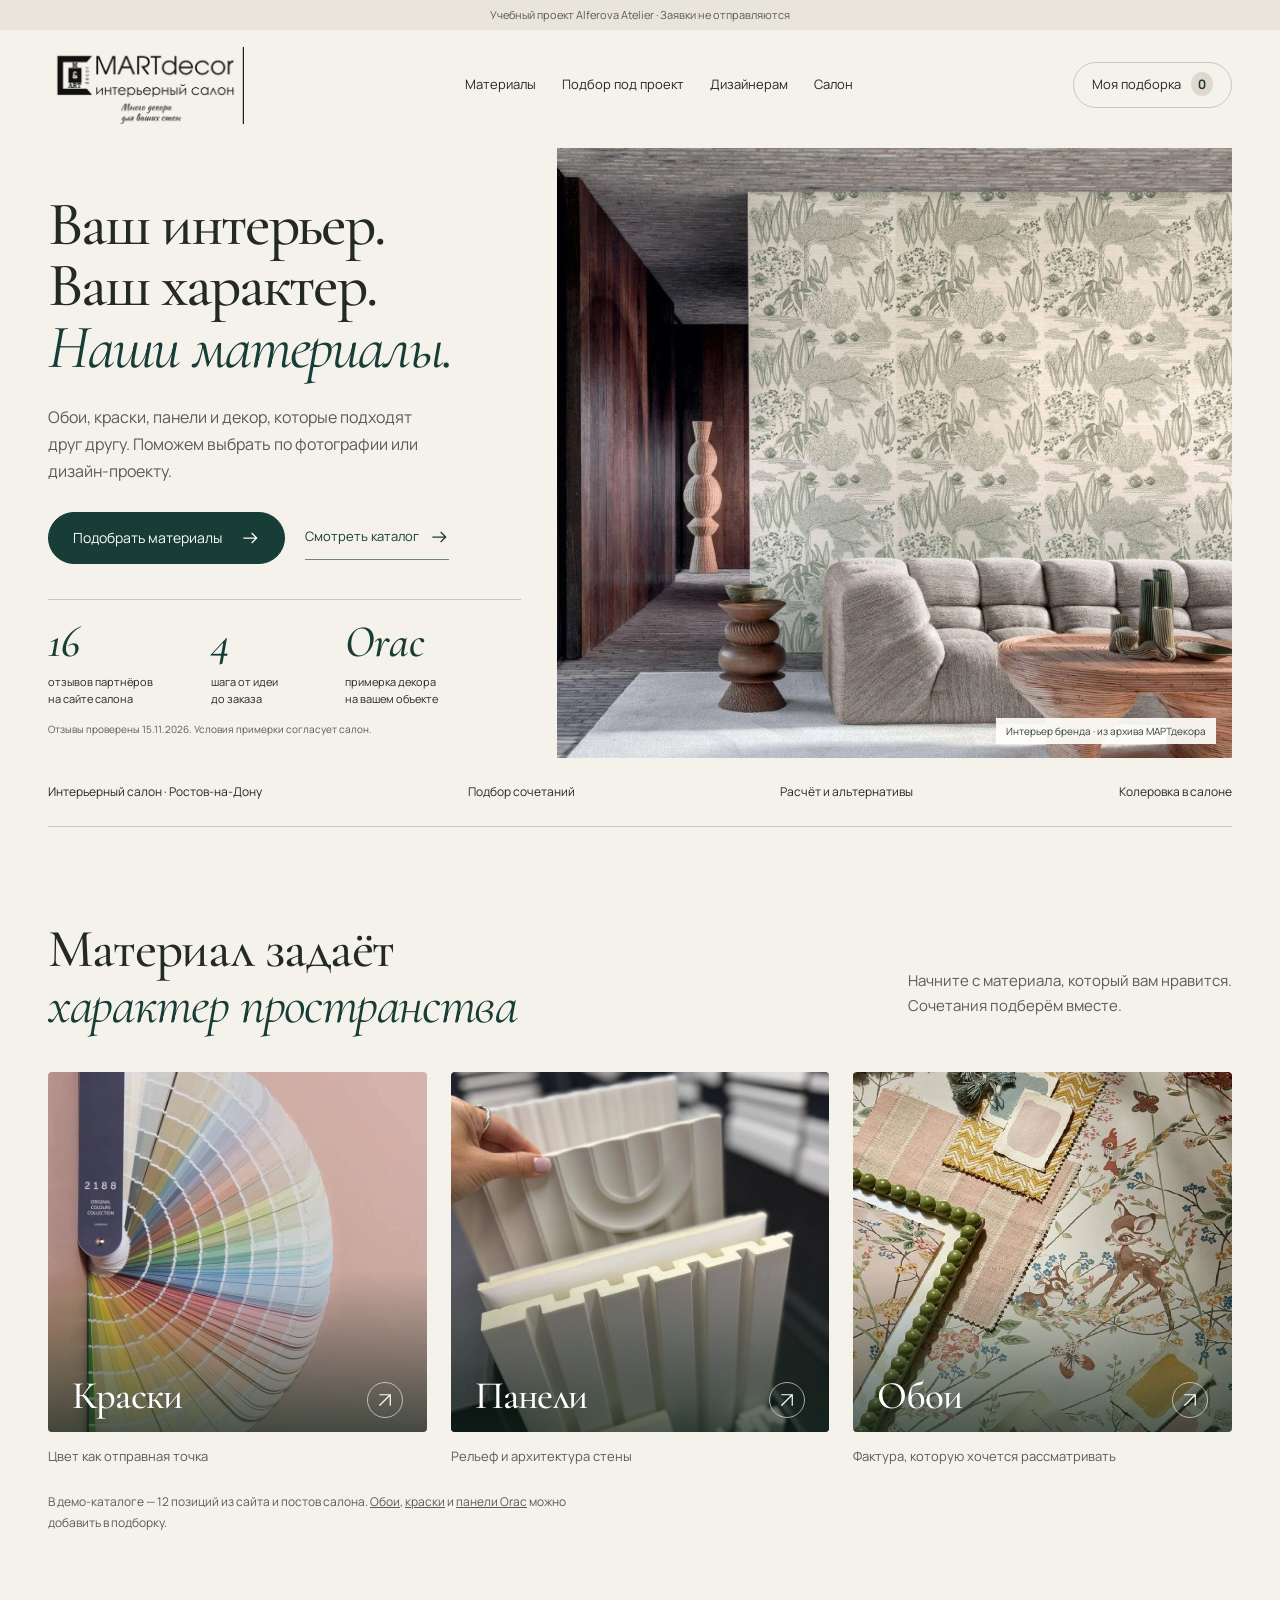
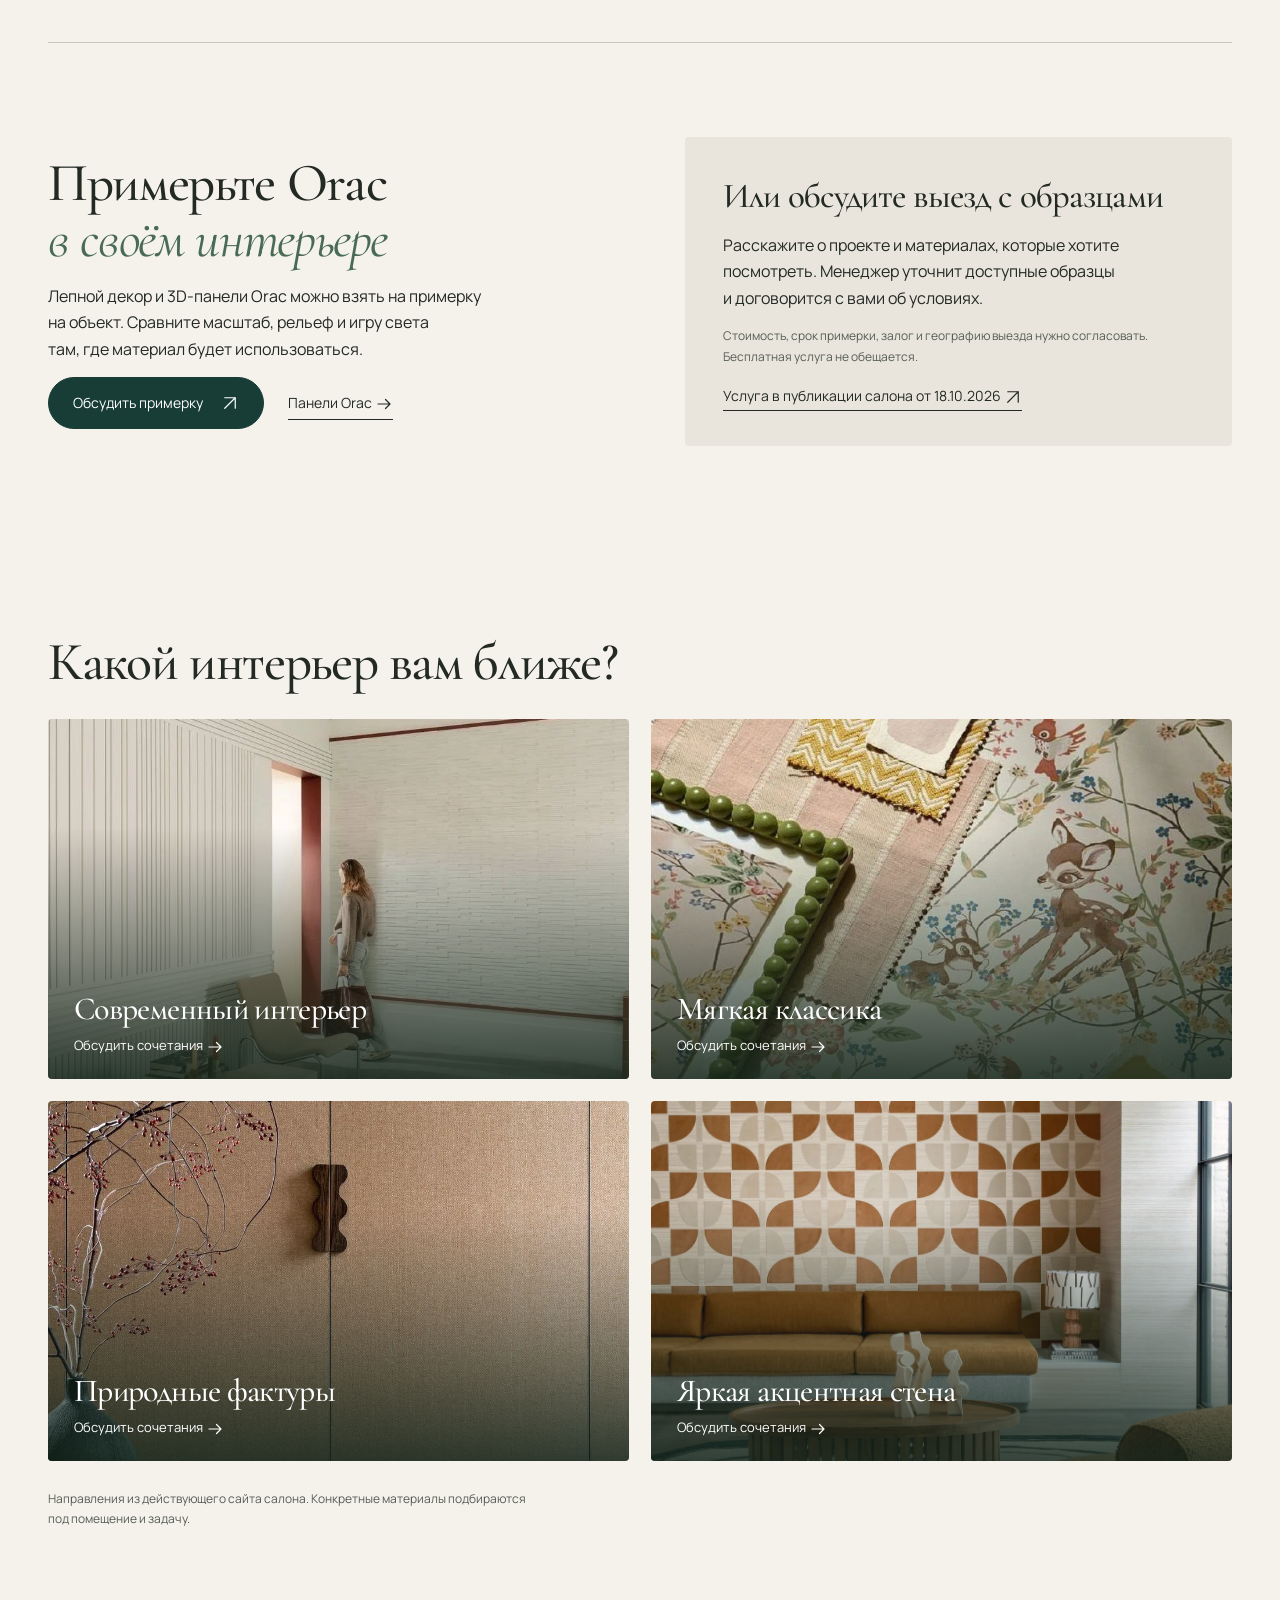
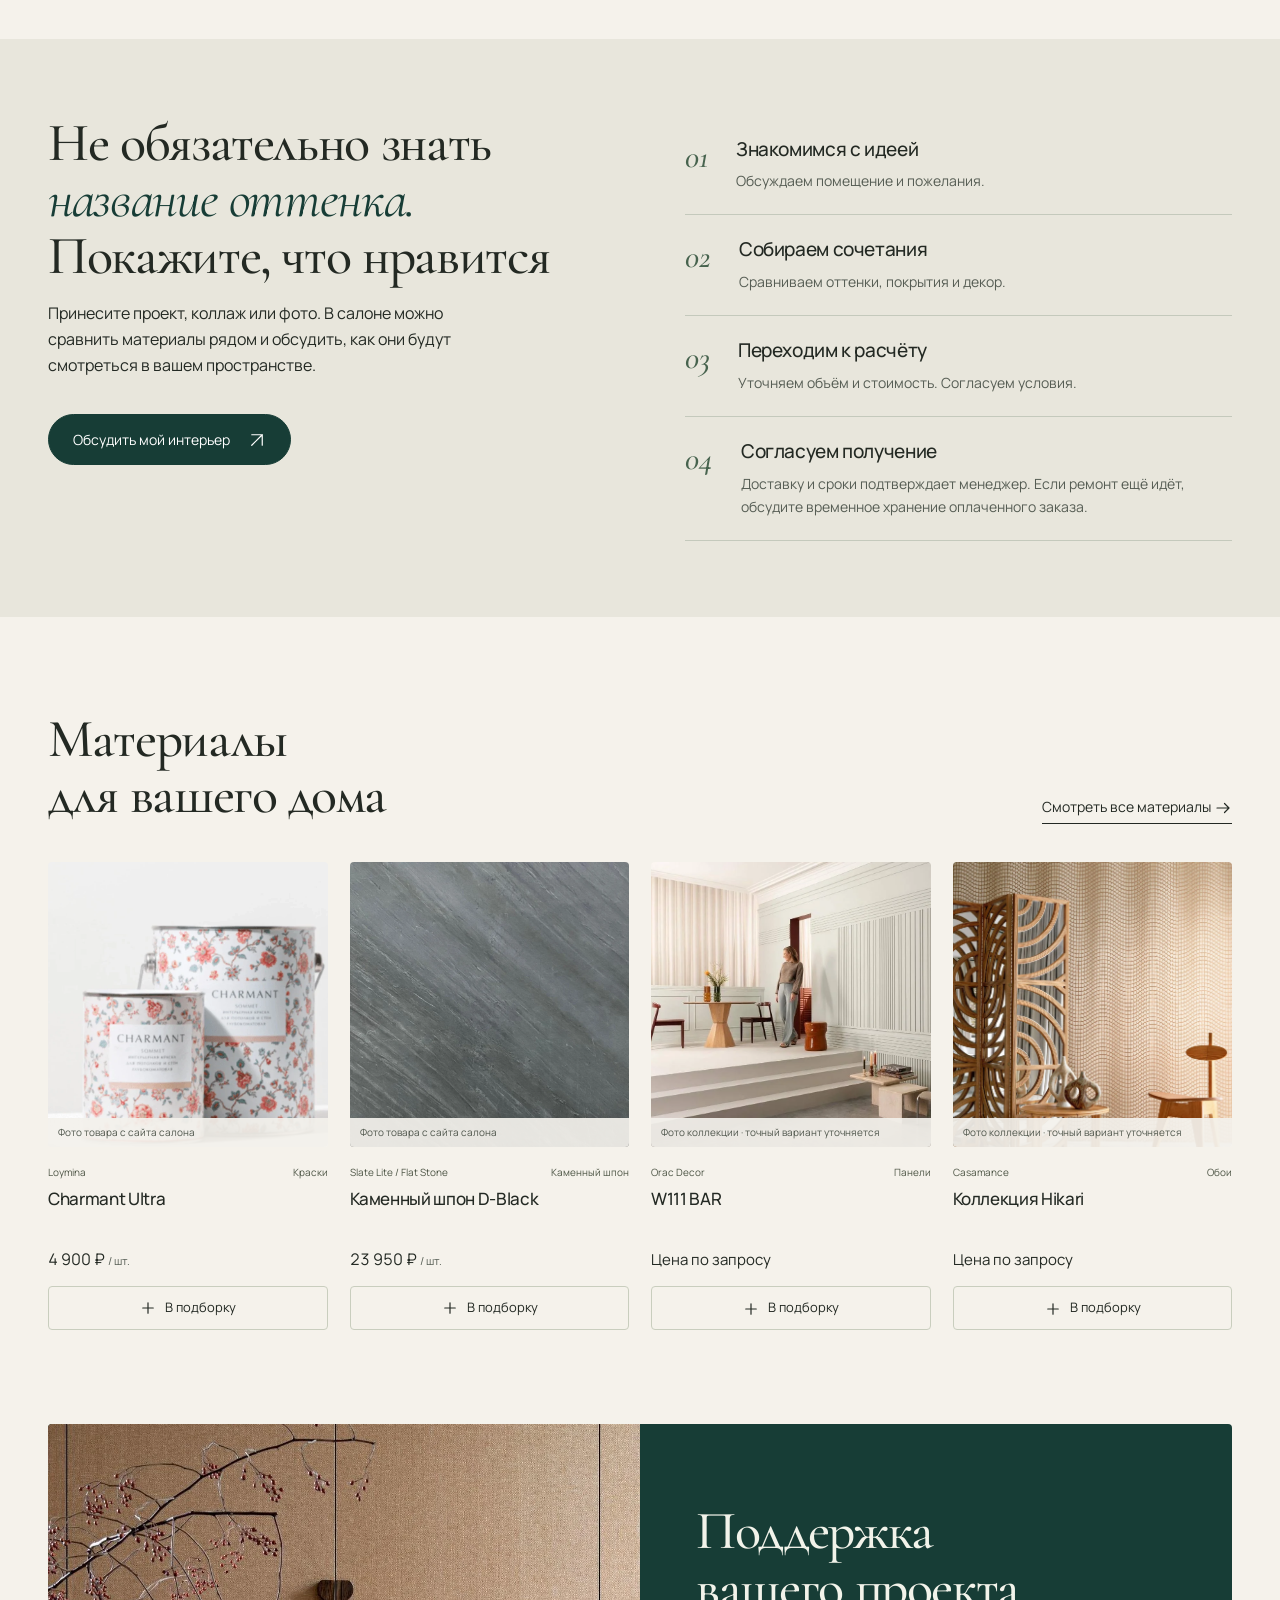
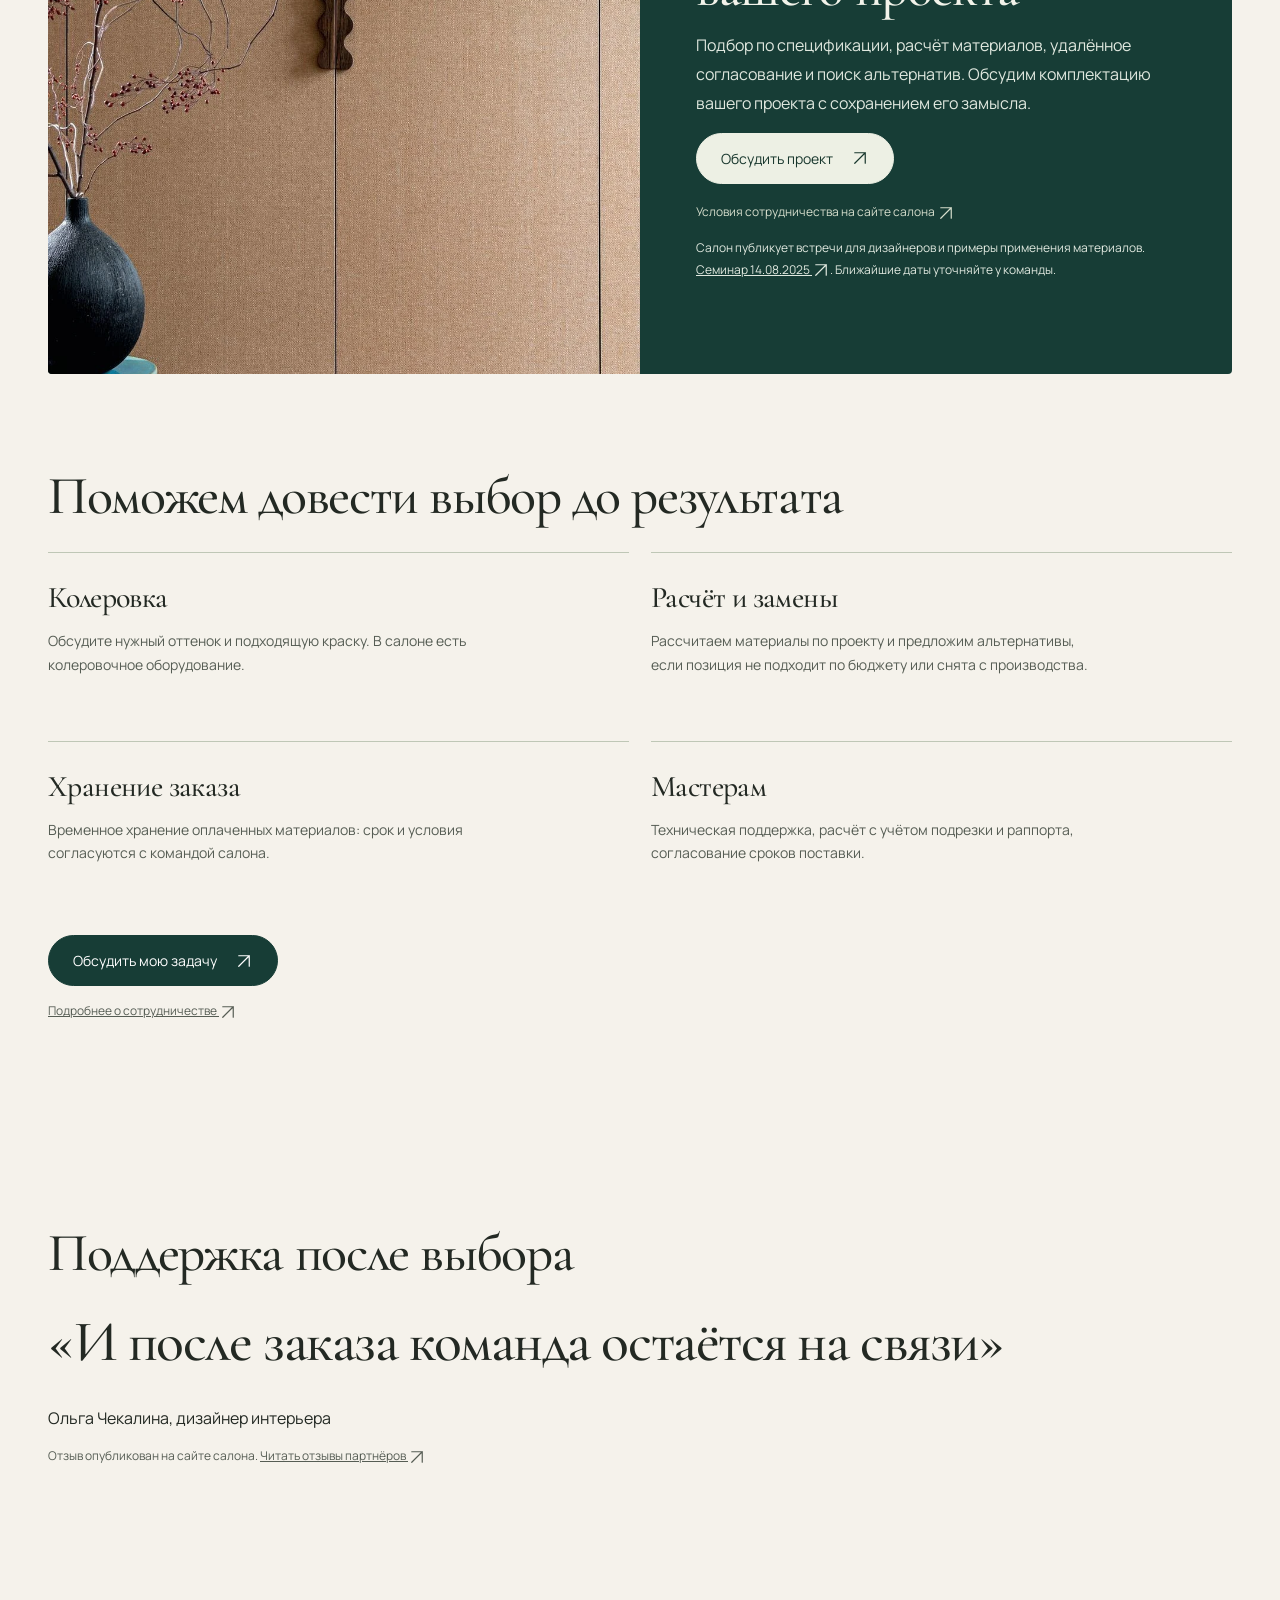
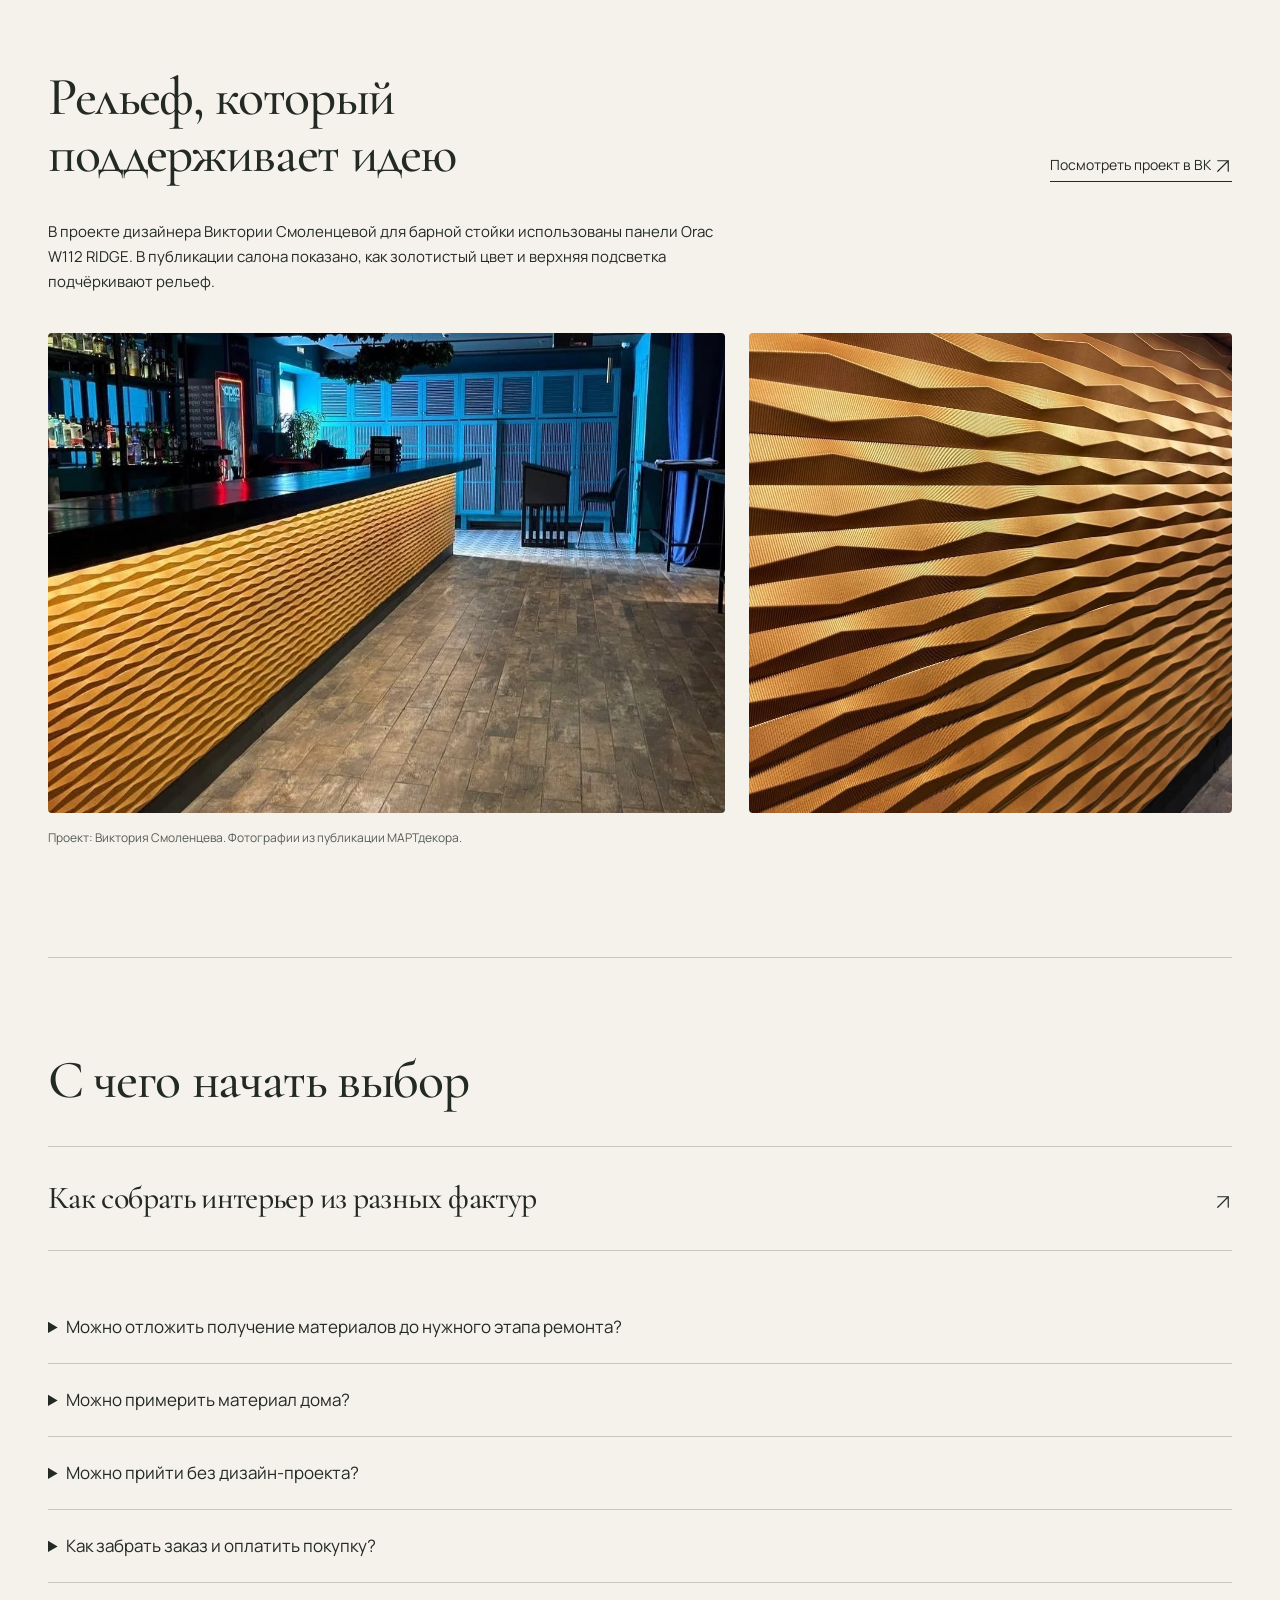
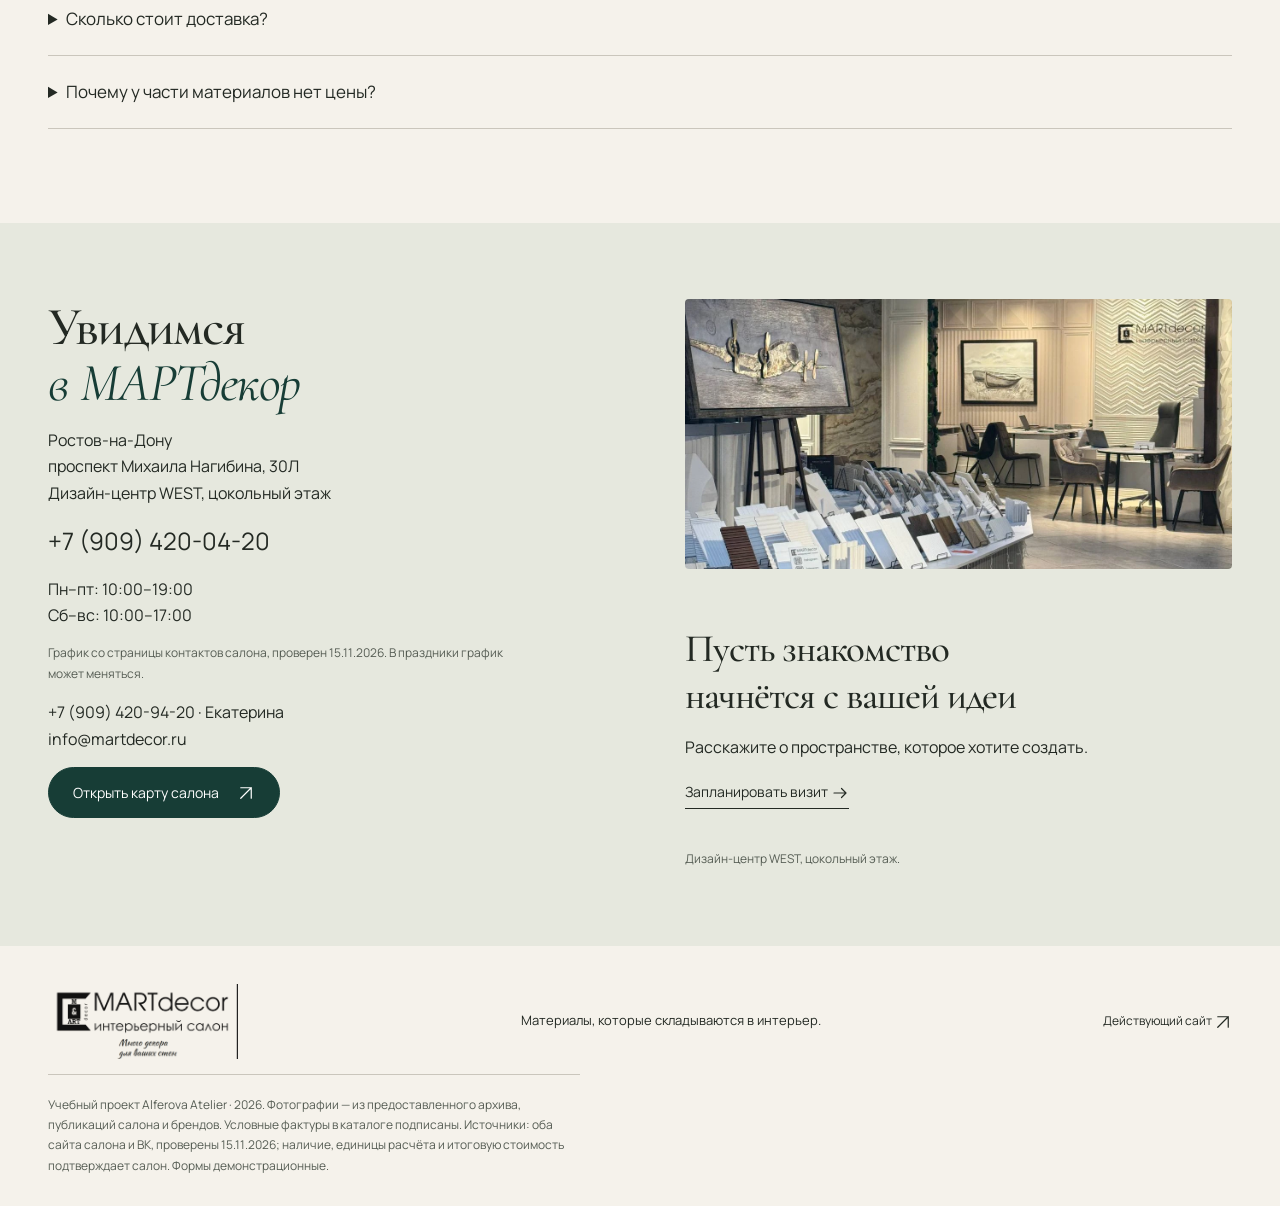
==== commit 5b966719: "Apply approved Material Stories design and preserve previous site" ====
--- a/martdecor/index.html
+++ b/martdecor/index.html
@@ -1 +1,9 @@
-<!doctype html><html lang="ru"><head><meta charset="utf-8"><meta name="viewport" content="width=device-width,initial-scale=1"><meta name="robots" content="noindex,nofollow"><title>Материалы для вашего интерьера — МАРТдекор</title><link rel="stylesheet" href="css/style.css"><link rel="stylesheet" href="fonts/manrope.css"><link rel="stylesheet" href="css/redesign.css"></head><body><a class="skip-link" href="#content">К содержанию</a><div class="demo">КОНЦЕПЦИЯ САЙТА <span>•</span> Прототип для&nbsp;обсуждения. Заявки не&nbsp;отправляются.</div><header class="header wrap"><a class="logo" href="index.html" aria-label="МАРТдекор — главная">МАРТ<span>декор</span><small>ИНТЕРЬЕРНЫЙ САЛОН</small></a><nav aria-label="Основная навигация"><a href="catalog.html">Материалы</a><a href="index.html#approach">Подбор под&nbsp;проект</a><a href="index.html#designers">Дизайнерам</a><a href="index.html#contacts">Салон</a></nav><button class="shortlist-button" data-list>Моя подборка <b class="count">0</b></button></header><main id="content"><section class="hero wrap"><div class="hero-scene"><img src="images/hero.webp" alt="Интерьер с обоями Casamance из публикации МАРТдекора" width="1920" height="1281" class="hero-photo" loading="eager" fetchpriority="high" decoding="async"><div class="hero-copy"><h1>Ваш интерьер.<br>Ваш характер.<br><em>Наши материалы.</em></h1><p class="intro">Обои, краски, панели и декор.<br>Соберём их в единое решение для вашего дома.</p><div class="actions"><button class="btn" data-request="Подобрать материалы">Подобрать материалы <span aria-hidden="true"><svg class="icon" width="18" height="18" viewBox="0 0 24 24" fill="none" stroke="currentColor" stroke-width="1.6" stroke-linecap="round" stroke-linejoin="round" aria-hidden="true"><path d="M5 19 19 5M5 5h14v14"/></svg></span></button><a class="hero-catalog" href="catalog.html">Смотреть каталог</a></div></div><a class="hero-note" href="#samples">Сначала — примерить.<br><strong>Orac в вашем интерьере</strong><span aria-hidden="true"><svg class="icon" width="18" height="18" viewBox="0 0 24 24" fill="none" stroke="currentColor" stroke-width="1.6" stroke-linecap="round" stroke-linejoin="round" aria-hidden="true"><path d="M5 19 19 5M5 5h14v14"/></svg></span></a></div><div class="hero-caption"><span>Интерьерный салон · Ростов-на-Дону</span><a href="https://vk.ru/wall-53471837_7658" target="_blank" rel="noopener">Casamance · фото из публикации салона</a></div></section><div class="strip"><div class="wrap"><span>Обои и&nbsp;фрески</span><i aria-hidden="true">·</i><span>Краски и&nbsp;покрытия</span><i aria-hidden="true">·</i><span>Стеновые панели</span><i aria-hidden="true">·</i><span>Лепной декор</span></div></div><section class="section wrap"><div class="section-head"><div><h2>У&nbsp;каждой фактуры<br>своя история</h2></div><p>Начните с&nbsp;материала, который вам нравится.<br>Сочетания подберём вместе.</p></div><div class="category-grid"><a class="category" href="catalog.html?category=Краски"><div class="category-photo"><img src="images/paint.webp" alt="Подбор оттенков краски по вееру" width="828" height="817" class="" loading="lazy" decoding="async"></div><h3>Краски <span aria-hidden="true"><svg class="icon" width="18" height="18" viewBox="0 0 24 24" fill="none" stroke="currentColor" stroke-width="1.6" stroke-linecap="round" stroke-linejoin="round" aria-hidden="true"><path d="M5 19 19 5M5 5h14v14"/></svg></span></h3><p>Цвет как отправная точка</p></a><a class="category" href="catalog.html?category=Панели"><div class="category-photo"><img src="images/panels.webp" alt="Светлый интерьер с панелями Orac" width="828" height="819" class="" loading="lazy" decoding="async"></div><h3>Панели <span aria-hidden="true"><svg class="icon" width="18" height="18" viewBox="0 0 24 24" fill="none" stroke="currentColor" stroke-width="1.6" stroke-linecap="round" stroke-linejoin="round" aria-hidden="true"><path d="M5 19 19 5M5 5h14v14"/></svg></span></h3><p>Рельеф и архитектура стены</p></a><a class="category" href="catalog.html?category=Обои"><div class="category-photo"><img src="images/wallpaper.webp" alt="Обои Casamance в тёплом интерьере" width="1149" height="1600" class="" loading="lazy" decoding="async"></div><h3>Обои <span aria-hidden="true"><svg class="icon" width="18" height="18" viewBox="0 0 24 24" fill="none" stroke="currentColor" stroke-width="1.6" stroke-linecap="round" stroke-linejoin="round" aria-hidden="true"><path d="M5 19 19 5M5 5h14v14"/></svg></span></h3><p>Фактура, которую хочется рассматривать</p></a></div><p class="fine">В&nbsp;демо-каталоге&nbsp;— 12 позиций из&nbsp;сайта и&nbsp;постов салона. <a href="catalog.html?category=Обои">Обои</a>, <a href="catalog.html?category=Краски">краски</a> и <a href="catalog.html?search=Orac">панели Orac</a> можно добавить в&nbsp;подборку.</p></section><section class="sample-service section wrap" id="samples"><div class="split"><div><h2>Примерьте Orac<br><em>в&nbsp;своём интерьере</em></h2><p>Лепной декор и&nbsp;3D-панели Orac можно взять на&nbsp;примерку на&nbsp;объект. Сравните масштаб, рельеф и&nbsp;игру света там,&nbsp;где&nbsp;материал будет использоваться.</p><div class="actions"><button class="btn" data-request="Обсудить примерку Orac">Обсудить примерку <svg class="icon" width="18" height="18" viewBox="0 0 24 24" fill="none" stroke="currentColor" stroke-width="1.6" stroke-linecap="round" stroke-linejoin="round" aria-hidden="true"><path d="M5 19 19 5M5 5h14v14"/></svg></button><a class="text-link" href="catalog.html?search=Orac">Панели Orac <svg class="icon" width="18" height="18" viewBox="0 0 24 24" fill="none" stroke="currentColor" stroke-width="1.6" stroke-linecap="round" stroke-linejoin="round" aria-hidden="true"><path d="M4 12h16m-6-6 6 6-6 6"/></svg></a></div></div><div class="sample-note"><h3>Или&nbsp;обсудите выезд с&nbsp;образцами</h3><p>Расскажите о&nbsp;проекте и&nbsp;материалах, которые хотите посмотреть. Менеджер уточнит доступные образцы и&nbsp;договорится с&nbsp;вами об&nbsp;условиях.</p><p class="fine">Стоимость, срок примерки, залог и&nbsp;географию выезда нужно согласовать. Бесплатная услуга не&nbsp;обещается.</p><a class="text-link" href="https://vk.ru/wall-53471837_7663" target="_blank" rel="noopener">Услуга в&nbsp;публикации салона от&nbsp;18.10.2026 <svg class="icon" width="18" height="18" viewBox="0 0 24 24" fill="none" stroke="currentColor" stroke-width="1.6" stroke-linecap="round" stroke-linejoin="round" aria-hidden="true"><path d="M5 19 19 5M5 5h14v14"/></svg></a></div></div></section><section class="section wrap"><h2>Какой интерьер вам ближе?</h2><div class="route-grid"><button class="route-card" data-request="Обсудить направление: Современный интерьер"><img src="images/panels-detail.webp" alt="Интерьерное вдохновение из публикаций салона" width="828" height="825" class="" loading="lazy" decoding="async"><div class="route-copy"><h3>Современный интерьер</h3><p>Обсудить сочетания <svg class="icon" width="18" height="18" viewBox="0 0 24 24" fill="none" stroke="currentColor" stroke-width="1.6" stroke-linecap="round" stroke-linejoin="round" aria-hidden="true"><path d="M4 12h16m-6-6 6 6-6 6"/></svg></p></div></button><button class="route-card" data-request="Обсудить направление: Мягкая классика"><img src="images/wallpaper.webp" alt="Интерьерное вдохновение из публикаций салона" width="1149" height="1600" class="" loading="lazy" decoding="async"><div class="route-copy"><h3>Мягкая классика</h3><p>Обсудить сочетания <svg class="icon" width="18" height="18" viewBox="0 0 24 24" fill="none" stroke="currentColor" stroke-width="1.6" stroke-linecap="round" stroke-linejoin="round" aria-hidden="true"><path d="M4 12h16m-6-6 6 6-6 6"/></svg></p></div></button><button class="route-card" data-request="Обсудить направление: Природные фактуры"><img src="images/texture.webp" alt="Интерьерное вдохновение из публикаций салона" width="1001" height="1500" class="" loading="lazy" decoding="async"><div class="route-copy"><h3>Природные фактуры</h3><p>Обсудить сочетания <svg class="icon" width="18" height="18" viewBox="0 0 24 24" fill="none" stroke="currentColor" stroke-width="1.6" stroke-linecap="round" stroke-linejoin="round" aria-hidden="true"><path d="M4 12h16m-6-6 6 6-6 6"/></svg></p></div></button><button class="route-card" data-request="Обсудить направление: Яркая акцентная стена"><img src="images/accent.webp" alt="Интерьерное вдохновение из публикаций салона" width="1191" height="1600" class="" loading="lazy" decoding="async"><div class="route-copy"><h3>Яркая акцентная стена</h3><p>Обсудить сочетания <svg class="icon" width="18" height="18" viewBox="0 0 24 24" fill="none" stroke="currentColor" stroke-width="1.6" stroke-linecap="round" stroke-linejoin="round" aria-hidden="true"><path d="M4 12h16m-6-6 6 6-6 6"/></svg></p></div></button></div><p class="fine">Направления из&nbsp;действующего сайта салона. Конкретные материалы подбираются под&nbsp;помещение и&nbsp;задачу.</p></section><section class="approach" id="approach"><div class="wrap split"><div><h2>Не&nbsp;обязательно знать<br><em>название оттенка.</em><br>Покажите, что&nbsp;нравится</h2><p>Принесите проект, коллаж или&nbsp;фото. В&nbsp;салоне можно сравнить материалы рядом и&nbsp;обсудить, как&nbsp;они&nbsp;будут смотреться в&nbsp;вашем пространстве.</p><button class="btn" data-request="Обсудить мой интерьер">Обсудить мой&nbsp;интерьер <svg class="icon" width="18" height="18" viewBox="0 0 24 24" fill="none" stroke="currentColor" stroke-width="1.6" stroke-linecap="round" stroke-linejoin="round" aria-hidden="true"><path d="M5 19 19 5M5 5h14v14"/></svg></button></div><ol class="steps"><li><span>01</span><div><h3>Знакомимся с&nbsp;идеей</h3><p>Обсуждаем помещение и&nbsp;пожелания.</p></div></li><li><span>02</span><div><h3>Собираем сочетания</h3><p>Сравниваем оттенки, покрытия и&nbsp;декор.</p></div></li><li><span>03</span><div><h3>Переходим к&nbsp;расчёту</h3><p>Уточняем объём и&nbsp;стоимость. Согласуем условия.</p></div></li><li><span>04</span><div><h3>Согласуем получение</h3><p>Доставку и&nbsp;сроки подтверждает менеджер. Если&nbsp;ремонт ещё&nbsp;идёт, обсудите временное хранение оплаченного заказа.</p></div></li></ol></div></section><section class="section wrap"><div class="section-head"><div><h2>Материалы<br>для&nbsp;вашего дома</h2></div><a class="text-link" href="catalog.html">Смотреть все материалы <svg class="icon" width="18" height="18" viewBox="0 0 24 24" fill="none" stroke="currentColor" stroke-width="1.6" stroke-linecap="round" stroke-linejoin="round" aria-hidden="true"><path d="M4 12h16m-6-6 6 6-6 6"/></svg></a></div><div id="featured" class="products"></div></section><section class="designer wrap" id="designers"><div class="designer-photo"><img src="images/texture.webp" alt="Текстильные обои Casamance, натуральные оттенки" width="1001" height="1500" class="" loading="lazy" decoding="async"></div><div><h2>Поддержка<br>вашего проекта</h2><p>Подбор по&nbsp;спецификации, расчёт материалов, удалённое согласование и&nbsp;поиск альтернатив. Обсудим комплектацию вашего проекта с&nbsp;сохранением его&nbsp;замысла.</p><button class="btn light" data-request="Обсудить сотрудничество">Обсудить проект <svg class="icon" width="18" height="18" viewBox="0 0 24 24" fill="none" stroke="currentColor" stroke-width="1.6" stroke-linecap="round" stroke-linejoin="round" aria-hidden="true"><path d="M5 19 19 5M5 5h14v14"/></svg></button><a class="designer-link" href="https://martdecor.online/dizayneram/" target="_blank" rel="noopener">Условия сотрудничества на&nbsp;сайте салона <svg class="icon" width="18" height="18" viewBox="0 0 24 24" fill="none" stroke="currentColor" stroke-width="1.6" stroke-linecap="round" stroke-linejoin="round" aria-hidden="true"><path d="M5 19 19 5M5 5h14v14"/></svg></a><p class="fine">Салон публикует встречи для&nbsp;дизайнеров и&nbsp;примеры применения материалов. <a href="https://vk.ru/wall-53471837_7644" target="_blank" rel="noopener">Семинар 14.08.2025 <svg class="icon" width="18" height="18" viewBox="0 0 24 24" fill="none" stroke="currentColor" stroke-width="1.6" stroke-linecap="round" stroke-linejoin="round" aria-hidden="true"><path d="M5 19 19 5M5 5h14v14"/></svg></a>. Ближайшие даты уточняйте у&nbsp;команды.</p></div></section><section class="section wrap"><h2>Поможем довести выбор до&nbsp;результата</h2><div class="route-grid"><article class="card"><h3>Колеровка</h3><p>Обсудите нужный оттенок и&nbsp;подходящую краску. В&nbsp;салоне есть колеровочное оборудование.</p></article><article class="card"><h3>Расчёт и&nbsp;замены</h3><p>Рассчитаем материалы по&nbsp;проекту и&nbsp;предложим альтернативы, если&nbsp;позиция не&nbsp;подходит по&nbsp;бюджету или&nbsp;снята с&nbsp;производства.</p></article><article class="card"><h3>Хранение заказа</h3><p>Временное хранение оплаченных материалов: срок и&nbsp;условия согласуются с&nbsp;командой салона.</p></article><article class="card"><h3>Мастерам</h3><p>Техническая поддержка, расчёт с&nbsp;учётом подрезки и&nbsp;раппорта, согласование сроков поставки.</p></article></div><button class="btn" data-request="Обсудить материалы и график работ">Обсудить мою задачу <svg class="icon" width="18" height="18" viewBox="0 0 24 24" fill="none" stroke="currentColor" stroke-width="1.6" stroke-linecap="round" stroke-linejoin="round" aria-hidden="true"><path d="M5 19 19 5M5 5h14v14"/></svg></button><p class="fine"><a href="https://martdecor.online/dizayneram/" target="_blank" rel="noopener">Подробнее о&nbsp;сотрудничестве <svg class="icon" width="18" height="18" viewBox="0 0 24 24" fill="none" stroke="currentColor" stroke-width="1.6" stroke-linecap="round" stroke-linejoin="round" aria-hidden="true"><path d="M5 19 19 5M5 5h14v14"/></svg></a></p></section><section class="section wrap"><h2>Поддержка после&nbsp;выбора</h2><blockquote>«И&nbsp;после&nbsp;заказа команда остаётся на&nbsp;связи»</blockquote><p>Ольга Чекалина, дизайнер интерьера</p><p class="fine">Отзыв опубликован на&nbsp;сайте салона. <a href="https://martdecor.online/dizayneram/" target="_blank" rel="noopener">Читать отзывы партнёров <svg class="icon" width="18" height="18" viewBox="0 0 24 24" fill="none" stroke="currentColor" stroke-width="1.6" stroke-linecap="round" stroke-linejoin="round" aria-hidden="true"><path d="M5 19 19 5M5 5h14v14"/></svg></a></p></section><section class="section wrap case-study"><div class="section-head"><h2>Рельеф, который<br>поддерживает идею</h2><a class="text-link" href="https://vk.ru/wall-53471837_7539" target="_blank" rel="noopener">Посмотреть проект в&nbsp;ВК <svg class="icon" width="18" height="18" viewBox="0 0 24 24" fill="none" stroke="currentColor" stroke-width="1.6" stroke-linecap="round" stroke-linejoin="round" aria-hidden="true"><path d="M5 19 19 5M5 5h14v14"/></svg></a></div><p>В&nbsp;проекте дизайнера Виктории Смоленцевой для&nbsp;барной стойки использованы панели Orac W112 RIDGE. В&nbsp;публикации салона показано, как&nbsp;золотистый цвет и&nbsp;верхняя подсветка подчёркивают рельеф.</p><div class="case-photos"><img src="images/project.webp" alt="Барная стойка с панелями Orac W112 RIDGE, проект Виктории Смоленцевой" width="913" height="1280" class="" loading="lazy" decoding="async"><img src="images/project-detail.webp" alt="Золотистый рельеф панелей W112 RIDGE крупным планом" width="960" height="1280" class="" loading="lazy" decoding="async"></div><p class="fine">Проект: Виктория Смоленцева. Фотографии из публикации МАРТдекора.</p></section><section class="section wrap"><div class="section-head"><div><h2>С&nbsp;чего начать выбор</h2></div></div><a class="article-link" href="article.html"><h3>Как&nbsp;собрать интерьер из&nbsp;разных фактур</h3><b><svg class="icon" width="18" height="18" viewBox="0 0 24 24" fill="none" stroke="currentColor" stroke-width="1.6" stroke-linecap="round" stroke-linejoin="round" aria-hidden="true"><path d="M5 19 19 5M5 5h14v14"/></svg></b></a><div class="faq"><details><summary>Можно отложить получение материалов до&nbsp;нужного этапа ремонта?</summary><p>Салон предлагает временное хранение оплаченных заказов. Срок, объём и&nbsp;условия нужно согласовать до&nbsp;заказа.</p></details><details><summary>Можно примерить материал дома?</summary><p>В&nbsp;салоне можно обсудить примерку лепного декора и&nbsp;3D-панелей Orac на&nbsp;объекте или&nbsp;выезд с&nbsp;образцами. Условия и&nbsp;доступность конкретных образцов согласует менеджер.</p></details><details><summary>Можно прийти без&nbsp;дизайн-проекта?</summary><p>Да.&nbsp;Подготовьте фотографии помещения и&nbsp;примеры того, что&nbsp;вам нравится: они&nbsp;помогут начать подбор.</p></details><details><summary>Как&nbsp;забрать заказ и&nbsp;оплатить покупку?</summary><p>Менеджер подтверждает состав, наличие, стоимость и&nbsp;доставку, затем выставляет счёт. Заказ оформляется по&nbsp;100% предоплате. В&nbsp;салоне: наличные, карта или&nbsp;QR; дистанционно&nbsp;— СБП по&nbsp;счёту. Оплата на&nbsp;сайте не&nbsp;производится.</p></details><details><summary>Сколько стоит доставка?</summary><p>Стоимость и&nbsp;сроки рассчитываются для&nbsp;вашего заказа. По&nbsp;Ростову-на-Дону используется Яндекс Go: тариф согласуется до&nbsp;отправки. В&nbsp;другие города&nbsp;— транспортные компании, стоимость и&nbsp;сроки рассчитываются индивидуально.</p></details><details><summary>Почему у&nbsp;части материалов нет&nbsp;цены?</summary><p>В&nbsp;публикациях ВК цена не&nbsp;указана. Для&nbsp;расчёта нужны выбранный артикул, объём и&nbsp;актуальные условия поставки. Добавьте материалы в&nbsp;подборку и&nbsp;обсудите их&nbsp;с&nbsp;салоном.</p></details></div></section><section class="contacts" id="contacts"><div class="wrap split"><div><h2>Увидимся<br><em>в&nbsp;МАРТдекор</em></h2><p>Ростов-на-Дону<br>проспект Михаила Нагибина, 30Л<br>Дизайн-центр WEST, цокольный этаж</p><p><a class="phone" href="tel:+79094200420">+7 (909) 420-04-20</a></p><p>Пн–пт: 10:00–19:00<br>Сб–вс: 10:00–17:00</p><p class="fine">График со&nbsp;страницы контактов салона, проверен 15.11.2026. В&nbsp;праздники график может меняться.</p><p><a href="tel:+79094209420">+7 (909) 420-94-20 · Екатерина</a><br><a href="mailto:info@martdecor.ru">info@martdecor.ru</a></p><a class="btn" href="https://yandex.com/maps/-/CPRqZOLa" target="_blank" rel="noopener">Открыть карту салона <svg class="icon" width="18" height="18" viewBox="0 0 24 24" fill="none" stroke="currentColor" stroke-width="1.6" stroke-linecap="round" stroke-linejoin="round" aria-hidden="true"><path d="M5 19 19 5M5 5h14v14"/></svg></a></div><div class="visit"><span class="visit-mark">М</span><h3>Пусть знакомство<br>начнётся с&nbsp;вашей идеи</h3><p>Расскажите о&nbsp;пространстве, которое хотите создать.</p><button class="text-link" data-request="Запланировать визит">Запланировать визит <svg class="icon" width="18" height="18" viewBox="0 0 24 24" fill="none" stroke="currentColor" stroke-width="1.6" stroke-linecap="round" stroke-linejoin="round" aria-hidden="true"><path d="M4 12h16m-6-6 6 6-6 6"/></svg></button><p class="fine">Дизайн-центр WEST, цокольный этаж. </p></div></div></section></main><footer class="wrap"><div class="foot"><a class="logo" href="index.html">МАРТ<span>декор</span></a><p>Материалы, которые складываются в&nbsp;интерьер.</p><a href="https://martdecor.online/" target="_blank" rel="noopener">Действующий сайт <svg class="icon" width="18" height="18" viewBox="0 0 24 24" fill="none" stroke="currentColor" stroke-width="1.6" stroke-linecap="round" stroke-linejoin="round" aria-hidden="true"><path d="M5 19 19 5M5 5h14v14"/></svg></a></div><p class="fine">Прототип · Анастасия · 2026. Интерьерные фотографии — из публикаций салона и брендов. Условные фактуры в каталоге подписаны. Источники: оба сайта салона и&nbsp;ВК, проверены 15.11.2026; наличие, единицы расчёта и&nbsp;итоговую стоимость подтверждает салон. Формы демонстрационные.</p></footer><dialog id="list-dialog"><button class="close" data-close aria-label="Закрыть"><svg class="icon" width="18" height="18" viewBox="0 0 24 24" fill="none" stroke="currentColor" stroke-width="1.6" stroke-linecap="round" stroke-linejoin="round" aria-hidden="true"><path d="m6 6 12 12M18 6 6 18"/></svg></button><h2>Моя подборка</h2><div id="list-items"></div><p class="fine">Подборка сохраняется в&nbsp;этом браузере. Это&nbsp;не&nbsp;заказ и&nbsp;не&nbsp;резерв товара.</p><button class="btn" data-request="Обсудить подборку">Обсудить с&nbsp;менеджером <svg class="icon" width="18" height="18" viewBox="0 0 24 24" fill="none" stroke="currentColor" stroke-width="1.6" stroke-linecap="round" stroke-linejoin="round" aria-hidden="true"><path d="M5 19 19 5M5 5h14v14"/></svg></button></dialog><dialog id="request-dialog"><button class="close" data-close aria-label="Закрыть"><svg class="icon" width="18" height="18" viewBox="0 0 24 24" fill="none" stroke="currentColor" stroke-width="1.6" stroke-linecap="round" stroke-linejoin="round" aria-hidden="true"><path d="m6 6 12 12M18 6 6 18"/></svg></button><h2 id="request-title">Подобрать материалы</h2><p class="fine">Демо-форма. Можно проверить сценарий с&nbsp;вымышленными данными&nbsp;— ничего не&nbsp;отправляется.</p><p id="request-selection" class="fine"></p><form id="request-form"><label>Как&nbsp;к&nbsp;вам обращаться<input name="name" required placeholder="Ваше имя" maxlength="80"></label><label>Телефон<input name="phone" type="tel" required minlength="10" maxlength="20" placeholder="+7 (___) ___-__-__"></label><label>Что&nbsp;планируете?<select name="task"><option>Подбор материалов для&nbsp;комнаты</option><option>Комплектация по&nbsp;дизайн-проекту</option><option>Уточнение цены и&nbsp;наличия</option><option>Сотрудничество с&nbsp;дизайнером</option><option value="samples">Примерка Orac / выезд с&nbsp;образцами</option></select></label><button class="btn" type="submit">Проверить заявку <svg class="icon" width="18" height="18" viewBox="0 0 24 24" fill="none" stroke="currentColor" stroke-width="1.6" stroke-linecap="round" stroke-linejoin="round" aria-hidden="true"><path d="M4 12h16m-6-6 6 6-6 6"/></svg></button></form><div id="success" hidden><h3>Сценарий пройден</h3><p>В&nbsp;готовом сайте заявка поступит менеджеру. Сейчас данные никуда не&nbsp;отправлены.</p><a class="text-link" href="https://martdecor.online/contact-us/" target="_blank" rel="noopener">Открыть контакты салона <svg class="icon" width="18" height="18" viewBox="0 0 24 24" fill="none" stroke="currentColor" stroke-width="1.6" stroke-linecap="round" stroke-linejoin="round" aria-hidden="true"><path d="M5 19 19 5M5 5h14v14"/></svg></a></div></dialog><div id="toast" role="status"></div><script src="js/data.js"></script><script src="js/main.js"></script></body></html>+<!doctype html><html lang="ru"><head><meta charset="utf-8"><meta name="theme-color" content="#f5f2eb"><meta name="viewport" content="width=device-width,initial-scale=1"><meta name="robots" content="noindex,nofollow"><title>Материалы для вашего интерьера — МАРТдекор</title><link rel="stylesheet" href="css/style.css"><link rel="stylesheet" href="fonts/manrope.css"><link rel="stylesheet" href="css/redesign.css"><link rel="preload" href="fonts/cormorant.ttf" as="font" type="font/ttf" crossorigin><link rel="stylesheet" href="css/material-stories.css"></head><body><a class="skip-link" href="#content">К содержанию</a><div class="demo">Учебный проект Alferova Atelier · Заявки не отправляются</div><header class="header wrap"><a class="logo" href="index.html" aria-label="МАРТдекор — главная"><img src="images/ms-logo.webp" width="2284" height="900" alt="МАРТдекор — интерьерный салон"></a><nav id="main-nav" aria-label="Основная навигация"><a href="catalog.html">Материалы</a><a href="index.html#approach">Подбор под&nbsp;проект</a><a href="index.html#designers">Дизайнерам</a><a href="index.html#contacts">Салон</a></nav><button class="shortlist-button" data-list>Моя подборка <b class="count">0</b></button><button class="menu-toggle" type="button" aria-expanded="false" aria-controls="main-nav" aria-label="Открыть меню"><svg width="24" height="24" viewBox="0 0 24 24" fill="none" stroke="currentColor" stroke-width="1.5" aria-hidden="true"><path d="M3 7h18M3 12h18M3 17h18"/></svg></button></header><main id="content"><section class="hero wrap">
+  <div class="hero-scene"><div class="hero-copy">
+  <h1>Ваш интерьер.<br>Ваш характер.<br><em>Наши материалы.</em></h1>
+  <p class="intro">Обои, краски, панели и декор, которые подходят друг другу. Поможем выбрать по фотографии или дизайн-проекту.</p>
+  <div class="actions"><button class="btn" data-request="Подобрать материалы">Подобрать материалы <svg class="icon" width="20" height="20" viewBox="0 0 24 24" fill="none" stroke="currentColor" stroke-width="1.5" aria-hidden="true"><path d="M4 12h16m-6-6 6 6-6 6"/></svg></button><a class="hero-catalog" href="catalog.html">Смотреть каталог <svg class="icon" width="20" height="20" viewBox="0 0 24 24" fill="none" stroke="currentColor" stroke-width="1.5" aria-hidden="true"><path d="M4 12h16m-6-6 6 6-6 6"/></svg></a></div>
+  <div class="hero-evidence"><a href="https://martdecor.online/dizayneram/" target="_blank" rel="noopener"><strong>16</strong><span>отзывов партнёров<br>на сайте салона</span></a><a href="#approach"><strong>4</strong><span>шага от идеи<br>до заказа</span></a><a href="#samples"><strong>Orac</strong><span>примерка декора<br>на вашем объекте</span></a></div>
+  <p class="evidence-note">Отзывы проверены 15.11.2026. Условия примерки согласует салон.</p>
+  </div><figure class="hero-visual"><img src="images/ms-hero.webp" alt="Интерьер бренда: обои с растительным рисунком, дерево и натуральные оттенки" width="1280" height="854" class="hero-photo" fetchpriority="high" loading="eager"><figcaption>Интерьер бренда · из архива МАРТдекора</figcaption></figure></div>
+  <div class="hero-benefits"><span>Интерьерный салон · Ростов-на-Дону</span><span>Подбор сочетаний</span><span>Расчёт и альтернативы</span><span>Колеровка в салоне</span></div></section><div class="strip"><div class="wrap"><span>Обои и&nbsp;фрески</span><i aria-hidden="true">·</i><span>Краски и&nbsp;покрытия</span><i aria-hidden="true">·</i><span>Стеновые панели</span><i aria-hidden="true">·</i><span>Лепной декор</span></div></div><section class="section wrap"><div class="section-head"><div><h2>Материал задаёт<br><em>характер пространства</em></h2></div><p>Начните с&nbsp;материала, который вам нравится.<br>Сочетания подберём вместе.</p></div><div class="category-grid"><a class="category" href="catalog.html?category=Краски"><div class="category-photo"><img src="images/ms-paint.webp" alt="Веер оттенков краски из архива салона" width="828" height="817" class="" loading="lazy" decoding="async"></div><h3>Краски <span aria-hidden="true"><svg class="icon" width="18" height="18" viewBox="0 0 24 24" fill="none" stroke="currentColor" stroke-width="1.6" stroke-linecap="round" stroke-linejoin="round" aria-hidden="true"><path d="M5 19 19 5M5 5h14v14"/></svg></span></h3><p>Цвет как отправная точка</p></a><a class="category" href="catalog.html?category=Панели"><div class="category-photo"><img src="images/ms-panels.webp" alt="Образцы рельефных панелей в салоне" width="828" height="819" class="" loading="lazy" decoding="async"></div><h3>Панели <span aria-hidden="true"><svg class="icon" width="18" height="18" viewBox="0 0 24 24" fill="none" stroke="currentColor" stroke-width="1.6" stroke-linecap="round" stroke-linejoin="round" aria-hidden="true"><path d="M5 19 19 5M5 5h14v14"/></svg></span></h3><p>Рельеф и архитектура стены</p></a><a class="category" href="catalog.html?category=Обои"><div class="category-photo"><img src="images/ms-wallpaper.webp" alt="Образцы обоев с растительным рисунком" width="1149" height="1600" class="" loading="lazy" decoding="async"></div><h3>Обои <span aria-hidden="true"><svg class="icon" width="18" height="18" viewBox="0 0 24 24" fill="none" stroke="currentColor" stroke-width="1.6" stroke-linecap="round" stroke-linejoin="round" aria-hidden="true"><path d="M5 19 19 5M5 5h14v14"/></svg></span></h3><p>Фактура, которую хочется рассматривать</p></a></div><p class="fine">В&nbsp;демо-каталоге&nbsp;— 12 позиций из&nbsp;сайта и&nbsp;постов салона. <a href="catalog.html?category=Обои">Обои</a>, <a href="catalog.html?category=Краски">краски</a> и <a href="catalog.html?search=Orac">панели Orac</a> можно добавить в&nbsp;подборку.</p></section><section class="sample-service section wrap" id="samples"><div class="split"><div><h2>Примерьте Orac<br><em>в&nbsp;своём интерьере</em></h2><p>Лепной декор и&nbsp;3D-панели Orac можно взять на&nbsp;примерку на&nbsp;объект. Сравните масштаб, рельеф и&nbsp;игру света там,&nbsp;где&nbsp;материал будет использоваться.</p><div class="actions"><button class="btn" data-request="Обсудить примерку Orac">Обсудить примерку <svg class="icon" width="18" height="18" viewBox="0 0 24 24" fill="none" stroke="currentColor" stroke-width="1.6" stroke-linecap="round" stroke-linejoin="round" aria-hidden="true"><path d="M5 19 19 5M5 5h14v14"/></svg></button><a class="text-link" href="catalog.html?search=Orac">Панели Orac <svg class="icon" width="18" height="18" viewBox="0 0 24 24" fill="none" stroke="currentColor" stroke-width="1.6" stroke-linecap="round" stroke-linejoin="round" aria-hidden="true"><path d="M4 12h16m-6-6 6 6-6 6"/></svg></a></div></div><div class="sample-note"><h3>Или&nbsp;обсудите выезд с&nbsp;образцами</h3><p>Расскажите о&nbsp;проекте и&nbsp;материалах, которые хотите посмотреть. Менеджер уточнит доступные образцы и&nbsp;договорится с&nbsp;вами об&nbsp;условиях.</p><p class="fine">Стоимость, срок примерки, залог и&nbsp;географию выезда нужно согласовать. Бесплатная услуга не&nbsp;обещается.</p><a class="text-link" href="https://vk.ru/wall-53471837_7663" target="_blank" rel="noopener">Услуга в&nbsp;публикации салона от&nbsp;18.10.2026 <svg class="icon" width="18" height="18" viewBox="0 0 24 24" fill="none" stroke="currentColor" stroke-width="1.6" stroke-linecap="round" stroke-linejoin="round" aria-hidden="true"><path d="M5 19 19 5M5 5h14v14"/></svg></a></div></div></section><section class="section wrap"><h2>Какой интерьер вам ближе?</h2><div class="route-grid"><button class="route-card" data-request="Обсудить направление: Современный интерьер"><img src="images/panels-detail.webp" alt="Интерьерное вдохновение из публикаций салона" width="828" height="825" class="" loading="lazy" decoding="async"><div class="route-copy"><h3>Современный интерьер</h3><p>Обсудить сочетания <svg class="icon" width="18" height="18" viewBox="0 0 24 24" fill="none" stroke="currentColor" stroke-width="1.6" stroke-linecap="round" stroke-linejoin="round" aria-hidden="true"><path d="M4 12h16m-6-6 6 6-6 6"/></svg></p></div></button><button class="route-card" data-request="Обсудить направление: Мягкая классика"><img src="images/ms-wallpaper.webp" alt="Интерьерное вдохновение из публикаций салона" width="1149" height="1600" class="" loading="lazy" decoding="async"><div class="route-copy"><h3>Мягкая классика</h3><p>Обсудить сочетания <svg class="icon" width="18" height="18" viewBox="0 0 24 24" fill="none" stroke="currentColor" stroke-width="1.6" stroke-linecap="round" stroke-linejoin="round" aria-hidden="true"><path d="M4 12h16m-6-6 6 6-6 6"/></svg></p></div></button><button class="route-card" data-request="Обсудить направление: Природные фактуры"><img src="images/texture.webp" alt="Интерьерное вдохновение из публикаций салона" width="1001" height="1500" class="" loading="lazy" decoding="async"><div class="route-copy"><h3>Природные фактуры</h3><p>Обсудить сочетания <svg class="icon" width="18" height="18" viewBox="0 0 24 24" fill="none" stroke="currentColor" stroke-width="1.6" stroke-linecap="round" stroke-linejoin="round" aria-hidden="true"><path d="M4 12h16m-6-6 6 6-6 6"/></svg></p></div></button><button class="route-card" data-request="Обсудить направление: Яркая акцентная стена"><img src="images/accent.webp" alt="Интерьерное вдохновение из публикаций салона" width="1191" height="1600" class="" loading="lazy" decoding="async"><div class="route-copy"><h3>Яркая акцентная стена</h3><p>Обсудить сочетания <svg class="icon" width="18" height="18" viewBox="0 0 24 24" fill="none" stroke="currentColor" stroke-width="1.6" stroke-linecap="round" stroke-linejoin="round" aria-hidden="true"><path d="M4 12h16m-6-6 6 6-6 6"/></svg></p></div></button></div><p class="fine">Направления из&nbsp;действующего сайта салона. Конкретные материалы подбираются под&nbsp;помещение и&nbsp;задачу.</p></section><section class="approach" id="approach"><div class="wrap split"><div><h2>Не&nbsp;обязательно знать<br><em>название оттенка.</em><br>Покажите, что&nbsp;нравится</h2><p>Принесите проект, коллаж или&nbsp;фото. В&nbsp;салоне можно сравнить материалы рядом и&nbsp;обсудить, как&nbsp;они&nbsp;будут смотреться в&nbsp;вашем пространстве.</p><button class="btn" data-request="Обсудить мой интерьер">Обсудить мой&nbsp;интерьер <svg class="icon" width="18" height="18" viewBox="0 0 24 24" fill="none" stroke="currentColor" stroke-width="1.6" stroke-linecap="round" stroke-linejoin="round" aria-hidden="true"><path d="M5 19 19 5M5 5h14v14"/></svg></button></div><ol class="steps"><li><span>01</span><div><h3>Знакомимся с&nbsp;идеей</h3><p>Обсуждаем помещение и&nbsp;пожелания.</p></div></li><li><span>02</span><div><h3>Собираем сочетания</h3><p>Сравниваем оттенки, покрытия и&nbsp;декор.</p></div></li><li><span>03</span><div><h3>Переходим к&nbsp;расчёту</h3><p>Уточняем объём и&nbsp;стоимость. Согласуем условия.</p></div></li><li><span>04</span><div><h3>Согласуем получение</h3><p>Доставку и&nbsp;сроки подтверждает менеджер. Если&nbsp;ремонт ещё&nbsp;идёт, обсудите временное хранение оплаченного заказа.</p></div></li></ol></div></section><section class="section wrap"><div class="section-head"><div><h2>Материалы<br>для&nbsp;вашего дома</h2></div><a class="text-link" href="catalog.html">Смотреть все материалы <svg class="icon" width="18" height="18" viewBox="0 0 24 24" fill="none" stroke="currentColor" stroke-width="1.6" stroke-linecap="round" stroke-linejoin="round" aria-hidden="true"><path d="M4 12h16m-6-6 6 6-6 6"/></svg></a></div><div id="featured" class="products"></div></section><section class="designer wrap" id="designers"><div class="designer-photo"><img src="images/texture.webp" alt="Текстильные обои Casamance, натуральные оттенки" width="1001" height="1500" class="" loading="lazy" decoding="async"></div><div><h2>Поддержка<br>вашего проекта</h2><p>Подбор по&nbsp;спецификации, расчёт материалов, удалённое согласование и&nbsp;поиск альтернатив. Обсудим комплектацию вашего проекта с&nbsp;сохранением его&nbsp;замысла.</p><button class="btn light" data-request="Обсудить сотрудничество">Обсудить проект <svg class="icon" width="18" height="18" viewBox="0 0 24 24" fill="none" stroke="currentColor" stroke-width="1.6" stroke-linecap="round" stroke-linejoin="round" aria-hidden="true"><path d="M5 19 19 5M5 5h14v14"/></svg></button><a class="designer-link" href="https://martdecor.online/dizayneram/" target="_blank" rel="noopener">Условия сотрудничества на&nbsp;сайте салона <svg class="icon" width="18" height="18" viewBox="0 0 24 24" fill="none" stroke="currentColor" stroke-width="1.6" stroke-linecap="round" stroke-linejoin="round" aria-hidden="true"><path d="M5 19 19 5M5 5h14v14"/></svg></a><p class="fine">Салон публикует встречи для&nbsp;дизайнеров и&nbsp;примеры применения материалов. <a href="https://vk.ru/wall-53471837_7644" target="_blank" rel="noopener">Семинар 14.08.2025 <svg class="icon" width="18" height="18" viewBox="0 0 24 24" fill="none" stroke="currentColor" stroke-width="1.6" stroke-linecap="round" stroke-linejoin="round" aria-hidden="true"><path d="M5 19 19 5M5 5h14v14"/></svg></a>. Ближайшие даты уточняйте у&nbsp;команды.</p></div></section><section class="section wrap"><h2>Поможем довести выбор до&nbsp;результата</h2><div class="route-grid"><article class="card"><h3>Колеровка</h3><p>Обсудите нужный оттенок и&nbsp;подходящую краску. В&nbsp;салоне есть колеровочное оборудование.</p></article><article class="card"><h3>Расчёт и&nbsp;замены</h3><p>Рассчитаем материалы по&nbsp;проекту и&nbsp;предложим альтернативы, если&nbsp;позиция не&nbsp;подходит по&nbsp;бюджету или&nbsp;снята с&nbsp;производства.</p></article><article class="card"><h3>Хранение заказа</h3><p>Временное хранение оплаченных материалов: срок и&nbsp;условия согласуются с&nbsp;командой салона.</p></article><article class="card"><h3>Мастерам</h3><p>Техническая поддержка, расчёт с&nbsp;учётом подрезки и&nbsp;раппорта, согласование сроков поставки.</p></article></div><button class="btn" data-request="Обсудить материалы и график работ">Обсудить мою задачу <svg class="icon" width="18" height="18" viewBox="0 0 24 24" fill="none" stroke="currentColor" stroke-width="1.6" stroke-linecap="round" stroke-linejoin="round" aria-hidden="true"><path d="M5 19 19 5M5 5h14v14"/></svg></button><p class="fine"><a href="https://martdecor.online/dizayneram/" target="_blank" rel="noopener">Подробнее о&nbsp;сотрудничестве <svg class="icon" width="18" height="18" viewBox="0 0 24 24" fill="none" stroke="currentColor" stroke-width="1.6" stroke-linecap="round" stroke-linejoin="round" aria-hidden="true"><path d="M5 19 19 5M5 5h14v14"/></svg></a></p></section><section class="section wrap"><h2>Поддержка после&nbsp;выбора</h2><blockquote>«И&nbsp;после&nbsp;заказа команда остаётся на&nbsp;связи»</blockquote><p>Ольга Чекалина, дизайнер интерьера</p><p class="fine">Отзыв опубликован на&nbsp;сайте салона. <a href="https://martdecor.online/dizayneram/" target="_blank" rel="noopener">Читать отзывы партнёров <svg class="icon" width="18" height="18" viewBox="0 0 24 24" fill="none" stroke="currentColor" stroke-width="1.6" stroke-linecap="round" stroke-linejoin="round" aria-hidden="true"><path d="M5 19 19 5M5 5h14v14"/></svg></a></p></section><section class="section wrap case-study"><div class="section-head"><h2>Рельеф, который<br>поддерживает идею</h2><a class="text-link" href="https://vk.ru/wall-53471837_7539" target="_blank" rel="noopener">Посмотреть проект в&nbsp;ВК <svg class="icon" width="18" height="18" viewBox="0 0 24 24" fill="none" stroke="currentColor" stroke-width="1.6" stroke-linecap="round" stroke-linejoin="round" aria-hidden="true"><path d="M5 19 19 5M5 5h14v14"/></svg></a></div><p>В&nbsp;проекте дизайнера Виктории Смоленцевой для&nbsp;барной стойки использованы панели Orac W112 RIDGE. В&nbsp;публикации салона показано, как&nbsp;золотистый цвет и&nbsp;верхняя подсветка подчёркивают рельеф.</p><div class="case-photos"><img src="images/project.webp" alt="Барная стойка с панелями Orac W112 RIDGE, проект Виктории Смоленцевой" width="913" height="1280" class="" loading="lazy" decoding="async"><img src="images/project-detail.webp" alt="Золотистый рельеф панелей W112 RIDGE крупным планом" width="960" height="1280" class="" loading="lazy" decoding="async"></div><p class="fine">Проект: Виктория Смоленцева. Фотографии из публикации МАРТдекора.</p></section><section class="section wrap"><div class="section-head"><div><h2>С&nbsp;чего начать выбор</h2></div></div><a class="article-link" href="article.html"><h3>Как&nbsp;собрать интерьер из&nbsp;разных фактур</h3><b><svg class="icon" width="18" height="18" viewBox="0 0 24 24" fill="none" stroke="currentColor" stroke-width="1.6" stroke-linecap="round" stroke-linejoin="round" aria-hidden="true"><path d="M5 19 19 5M5 5h14v14"/></svg></b></a><div class="faq"><details><summary>Можно отложить получение материалов до&nbsp;нужного этапа ремонта?</summary><p>Салон предлагает временное хранение оплаченных заказов. Срок, объём и&nbsp;условия нужно согласовать до&nbsp;заказа.</p></details><details><summary>Можно примерить материал дома?</summary><p>В&nbsp;салоне можно обсудить примерку лепного декора и&nbsp;3D-панелей Orac на&nbsp;объекте или&nbsp;выезд с&nbsp;образцами. Условия и&nbsp;доступность конкретных образцов согласует менеджер.</p></details><details><summary>Можно прийти без&nbsp;дизайн-проекта?</summary><p>Да.&nbsp;Подготовьте фотографии помещения и&nbsp;примеры того, что&nbsp;вам нравится: они&nbsp;помогут начать подбор.</p></details><details><summary>Как&nbsp;забрать заказ и&nbsp;оплатить покупку?</summary><p>Менеджер подтверждает состав, наличие, стоимость и&nbsp;доставку, затем выставляет счёт. Заказ оформляется по&nbsp;100% предоплате. В&nbsp;салоне: наличные, карта или&nbsp;QR; дистанционно&nbsp;— СБП по&nbsp;счёту. Оплата на&nbsp;сайте не&nbsp;производится.</p></details><details><summary>Сколько стоит доставка?</summary><p>Стоимость и&nbsp;сроки рассчитываются для&nbsp;вашего заказа. По&nbsp;Ростову-на-Дону используется Яндекс Go: тариф согласуется до&nbsp;отправки. В&nbsp;другие города&nbsp;— транспортные компании, стоимость и&nbsp;сроки рассчитываются индивидуально.</p></details><details><summary>Почему у&nbsp;части материалов нет&nbsp;цены?</summary><p>В&nbsp;публикациях ВК цена не&nbsp;указана. Для&nbsp;расчёта нужны выбранный артикул, объём и&nbsp;актуальные условия поставки. Добавьте материалы в&nbsp;подборку и&nbsp;обсудите их&nbsp;с&nbsp;салоном.</p></details></div></section><section class="contacts" id="contacts"><div class="wrap split"><div><h2>Увидимся<br><em>в&nbsp;МАРТдекор</em></h2><p>Ростов-на-Дону<br>проспект Михаила Нагибина, 30Л<br>Дизайн-центр WEST, цокольный этаж</p><p><a class="phone" href="tel:+79094200420">+7 (909) 420-04-20</a></p><p>Пн–пт: 10:00–19:00<br>Сб–вс: 10:00–17:00</p><p class="fine">График со&nbsp;страницы контактов салона, проверен 15.11.2026. В&nbsp;праздники график может меняться.</p><p><a href="tel:+79094209420">+7 (909) 420-94-20 · Екатерина</a><br><a href="mailto:info@martdecor.ru">info@martdecor.ru</a></p><a class="btn" href="https://yandex.com/maps/-/CPRqZOLa" target="_blank" rel="noopener">Открыть карту салона <svg class="icon" width="18" height="18" viewBox="0 0 24 24" fill="none" stroke="currentColor" stroke-width="1.6" stroke-linecap="round" stroke-linejoin="round" aria-hidden="true"><path d="M5 19 19 5M5 5h14v14"/></svg></a></div><div class="visit"><img class="showroom-photo" src="images/ms-showroom.webp" width="1280" height="1280" alt="Шоурум МАРТдекора: стойка и образцы материалов" loading="lazy"><span class="visit-mark">М</span><h3>Пусть знакомство<br>начнётся с&nbsp;вашей идеи</h3><p>Расскажите о&nbsp;пространстве, которое хотите создать.</p><button class="text-link" data-request="Запланировать визит">Запланировать визит <svg class="icon" width="18" height="18" viewBox="0 0 24 24" fill="none" stroke="currentColor" stroke-width="1.6" stroke-linecap="round" stroke-linejoin="round" aria-hidden="true"><path d="M4 12h16m-6-6 6 6-6 6"/></svg></button><p class="fine">Дизайн-центр WEST, цокольный этаж. </p></div></div></section></main><footer class="wrap"><div class="foot"><a class="logo" href="index.html"><img src="images/ms-logo.webp" width="2284" height="900" alt="МАРТдекор — интерьерный салон"></a><p>Материалы, которые складываются в&nbsp;интерьер.</p><a href="https://martdecor.online/" target="_blank" rel="noopener">Действующий сайт <svg class="icon" width="18" height="18" viewBox="0 0 24 24" fill="none" stroke="currentColor" stroke-width="1.6" stroke-linecap="round" stroke-linejoin="round" aria-hidden="true"><path d="M5 19 19 5M5 5h14v14"/></svg></a></div><p class="fine">Учебный проект Alferova Atelier · 2026. Фотографии — из предоставленного архива, публикаций салона и брендов. Условные фактуры в каталоге подписаны. Источники: оба сайта салона и&nbsp;ВК, проверены 15.11.2026; наличие, единицы расчёта и&nbsp;итоговую стоимость подтверждает салон. Формы демонстрационные.</p></footer><dialog id="list-dialog"><button class="close" data-close aria-label="Закрыть"><svg class="icon" width="18" height="18" viewBox="0 0 24 24" fill="none" stroke="currentColor" stroke-width="1.6" stroke-linecap="round" stroke-linejoin="round" aria-hidden="true"><path d="m6 6 12 12M18 6 6 18"/></svg></button><h2>Моя подборка</h2><div id="list-items"></div><p class="fine">Подборка сохраняется в&nbsp;этом браузере. Это&nbsp;не&nbsp;заказ и&nbsp;не&nbsp;резерв товара.</p><button class="btn" data-request="Обсудить подборку">Обсудить с&nbsp;менеджером <svg class="icon" width="18" height="18" viewBox="0 0 24 24" fill="none" stroke="currentColor" stroke-width="1.6" stroke-linecap="round" stroke-linejoin="round" aria-hidden="true"><path d="M5 19 19 5M5 5h14v14"/></svg></button></dialog><dialog id="request-dialog"><button class="close" data-close aria-label="Закрыть"><svg class="icon" width="18" height="18" viewBox="0 0 24 24" fill="none" stroke="currentColor" stroke-width="1.6" stroke-linecap="round" stroke-linejoin="round" aria-hidden="true"><path d="m6 6 12 12M18 6 6 18"/></svg></button><h2 id="request-title">Подобрать материалы</h2><p class="fine">Демо-форма. Можно проверить сценарий с&nbsp;вымышленными данными&nbsp;— ничего не&nbsp;отправляется.</p><p id="request-selection" class="fine"></p><form id="request-form"><label>Как&nbsp;к&nbsp;вам обращаться<input name="name" autocomplete="name" required placeholder="Ваше имя" maxlength="80"></label><label>Телефон<input name="phone" autocomplete="tel" inputmode="tel" type="tel" required minlength="10" maxlength="20" placeholder="+7 (___) ___-__-__"></label><label>Что&nbsp;планируете?<select name="task"><option>Подбор материалов для&nbsp;комнаты</option><option>Комплектация по&nbsp;дизайн-проекту</option><option>Уточнение цены и&nbsp;наличия</option><option>Сотрудничество с&nbsp;дизайнером</option><option value="samples">Примерка Orac / выезд с&nbsp;образцами</option></select></label><button class="btn" type="submit">Проверить заявку <svg class="icon" width="18" height="18" viewBox="0 0 24 24" fill="none" stroke="currentColor" stroke-width="1.6" stroke-linecap="round" stroke-linejoin="round" aria-hidden="true"><path d="M4 12h16m-6-6 6 6-6 6"/></svg></button></form><div id="success" hidden><h3>Сценарий пройден</h3><p>В&nbsp;готовом сайте заявка поступит менеджеру. Сейчас данные никуда не&nbsp;отправлены.</p><a class="text-link" href="https://martdecor.online/contact-us/" target="_blank" rel="noopener">Открыть контакты салона <svg class="icon" width="18" height="18" viewBox="0 0 24 24" fill="none" stroke="currentColor" stroke-width="1.6" stroke-linecap="round" stroke-linejoin="round" aria-hidden="true"><path d="M5 19 19 5M5 5h14v14"/></svg></a></div></dialog><div id="toast" role="status"></div><script src="js/data.js"></script><script src="js/main.js"></script></body></html>
--- a/martdecor/css/material-stories.css
+++ b/martdecor/css/material-stories.css
@@ -0,0 +1,13 @@
+@font-face{font-family:Cormorant;src:url('../fonts/cormorant.ttf') format('truetype');font-style:normal;font-weight:300 700;font-display:swap}
+@font-face{font-family:Cormorant;src:url('../fonts/cormorant-italic.ttf') format('truetype');font-style:italic;font-weight:300 700;font-display:swap}
+:root{--paper:#f5f2eb;--ink:#232923;--muted:#565d54;--line:#cac6bc;--green:#ded8ce;--dark:#173d36}
+body{background:var(--paper);font-size:16px;line-height:1.65}::selection{background:#173d36;color:#fffefa}input,textarea{caret-color:var(--dark)}html{scrollbar-color:#8b998c var(--paper)}
+h1,h2,blockquote,.sample-note h3,.visit h3{font-family:Cormorant,Georgia,serif;font-weight:500;letter-spacing:-.025em}h2{font-size:clamp(38px,4.2vw,58px);line-height:1.05}h3{font-weight:500}em{font-family:Cormorant,Georgia,serif;font-style:italic;color:var(--dark)}
+.wrap{width:min(1320px,calc(100% - 96px))}.demo{background:#e9e5dc;color:#565d54;font-size:11px}.header{position:relative;min-height:110px;gap:28px;flex-wrap:nowrap}.header .logo{flex-shrink:0}.logo img{display:block;width:196px;height:auto;mix-blend-mode:multiply}.header nav{gap:26px;font-size:13px}.header nav a{padding:12px 0}.shortlist-button{border:1px solid var(--line);white-space:nowrap;min-height:44px}.count{background:#ded8ce}.menu-toggle{display:none}.btn{border-radius:999px;min-height:50px;background:var(--dark);padding:15px 24px;font-size:14px;gap:18px}.btn:hover{background:#23564c}.hero{padding:8px 0 0}.hero-scene{display:grid;grid-template-columns:43% 57%;min-height:0;overflow:visible;border-radius:0;background:none;color:var(--ink)}.hero-scene:after{display:none}.hero-copy{padding:36px 36px 12px 0;max-width:none;align-self:center}.hero h1{font-family:Cormorant,Georgia,serif;font-size:clamp(46px,4.85vw,70px);line-height:.99;font-weight:500;letter-spacing:-.035em;margin:0}.hero h1 em{color:var(--dark);white-space:nowrap}.hero .intro{font-size:16px;line-height:1.7;color:var(--muted);max-width:370px;margin:26px 0}.hero .actions{gap:20px;flex-wrap:wrap}.hero .btn{background:var(--dark);color:#fffefa;border-color:var(--dark)}.hero .btn:hover{background:#23564c}.hero-catalog{color:var(--dark);border-bottom:1px solid #73867b;font-size:13px;display:inline-flex;gap:10px;align-items:center;min-height:44px}.hero-visual{margin:0;position:relative;min-width:0;height:610px}.hero-photo{position:static;width:100%;height:100%;object-fit:cover;object-position:65% center;border-radius:0}.hero-visual figcaption{position:absolute;bottom:14px;right:16px;background:#fffefaeb;color:#344237;font-size:10px;padding:5px 10px}.hero-evidence{display:grid;grid-template-columns:1fr .8fr 1.2fr;gap:16px;margin-top:35px;border-top:1px solid var(--line);padding-top:19px}.hero-evidence a{display:flex;flex-direction:column}.hero-evidence strong{font:italic 500 45px/1 Cormorant,Georgia,serif;color:var(--dark)}.hero-evidence span{font-size:11px;line-height:1.55;margin-top:9px}.evidence-note{font-size:10px;color:var(--muted);margin:15px 0 0;line-height:1.5}.hero-benefits{display:flex;justify-content:space-between;gap:20px;padding:24px 0;font-size:12px;border-bottom:1px solid var(--line)}.strip{display:none}
+.section{padding:94px 0}.section-head{align-items:end;gap:36px}.section-head p:not(.eyebrow){font-size:15px;max-width:350px}.category-grid{gap:24px}.category{position:relative}.category-photo{height:360px;border-radius:4px}.category-photo:after{content:'';position:absolute;left:0;right:0;top:0;height:360px;background:linear-gradient(transparent 55%,#12251db3);pointer-events:none;border-radius:4px}.category h3{position:absolute;left:24px;right:24px;top:285px;color:white;font:500 39px/1.1 Cormorant,Georgia,serif;display:flex;justify-content:space-between;align-items:center}.category h3 .icon{width:36px;height:36px;border:1px solid #ffffff99;border-radius:50%;padding:8px}.category p{margin-top:14px;font-size:13px}.category img{object-position:center}.sample-note,.visit{border-radius:4px;background:#e9e5dc}.sample-note h3{font-size:35px}.sample-service .split{gap:90px}.route-card{border-radius:4px}.route-card h3{font:500 32px/1.1 Cormorant,Georgia,serif}.approach{background:#e8e6dc;padding:76px 0}.approach h2{font-size:54px}.steps li>span{font:italic 500 32px Cormorant,Georgia,serif}.steps li{gap:28px}.steps h3{font-size:19px}.product .sample{border-radius:4px}.product h3{font-size:17px}.product .add{border-radius:4px}.designer{border-radius:4px;background:var(--dark)}.designer h2{font-size:54px}.designer em{color:#f5f2eb}.designer .btn{border-radius:999px}.route-grid .card h3{font:500 30px/1.1 Cormorant,Georgia,serif}.case-photos img{border-radius:4px}.case-photos{grid-template-columns:1.4fr 1fr}.contacts{background:#e6e8de}.visit{background:transparent;border:0;padding:0}.showroom-photo{display:block;width:100%;height:270px;object-fit:cover;margin-bottom:26px;border-radius:4px}.visit h3{font-size:39px}.visit .fine{margin-bottom:0}.foot .logo img{width:190px}.foot{align-items:center}blockquote{font-size:clamp(34px,4.5vw,64px);max-width:1000px;line-height:1.1}.page-title{font-size:64px}.item-layout h1{font-size:56px;line-height:1.05}.item-layout>.sample{border-radius:4px}.prose h1{font-size:58px}.prose h2{font-size:38px}.article-link h3{font:500 32px/1.2 Cormorant,Georgia,serif}.faq summary{min-height:44px}dialog{background:#fffefa;border-radius:8px;overscroll-behavior:contain}dialog h2{font-size:42px}dialog input,dialog select,.filters input,.filters select{background:#fffefa;border-radius:4px}.list-row h3{font-size:18px}button,a,input,select,summary{touch-action:manipulation}a:focus-visible,button:focus-visible,input:focus-visible,select:focus-visible,summary:focus-visible{outline:3px solid #8b632f;outline-offset:4px}button:disabled{opacity:.5;cursor:not-allowed}.fine{color:var(--muted)}.designer .fine{color:#e0e8df}
+@media(max-width:1100px){.wrap{width:calc(100% - 64px)}.header{gap:20px}.header nav{gap:14px;font-size:12px}.logo img{width:165px}.hero-copy{padding:22px 26px 12px 0}.hero h1{font-size:5vw}.hero-visual{height:580px}.hero .intro{font-size:15px}.hero-evidence{gap:10px;margin-top:24px}.hero-evidence strong{font-size:39px}.hero-benefits{font-size:11px;gap:12px}.category-photo,.category-photo:after{height:300px}.category h3{top:230px;font-size:35px}.designer h2{font-size:45px}.sample-service .split{gap:40px}}
+@media(max-width:900px){.header{min-height:94px;display:flex;justify-content:space-between;flex-wrap:wrap;gap:12px}.menu-toggle{display:flex;align-items:center;justify-content:center;width:44px;height:44px;border:1px solid var(--line);border-radius:50%;background:transparent;color:var(--dark)}.header nav{display:none!important;position:absolute;top:calc(100% - 5px);left:0;right:0;background:#fffefa;border:1px solid var(--line);padding:16px 22px;z-index:20;box-shadow:0 15px 30px #173d3614}.header nav.is-open{display:flex!important;flex-direction:column;align-items:stretch;gap:0}.header nav a{padding:12px;font-size:16px}.shortlist-button{margin-left:auto}.hero-scene{grid-template-columns:1fr 1fr}.hero h1{font-size:45px}.hero h1 em{white-space:normal}.hero-visual{height:580px}.hero-evidence span{font-size:10px}.hero-benefits{flex-wrap:wrap;justify-content:flex-start;gap:12px 26px}.hero-benefits span:first-child{width:100%}.hero .intro{margin:20px 0}.hero .actions{gap:7px}.hero .btn{font-size:13px;padding:14px 18px}.hero-evidence{margin-top:20px}.hero-evidence strong{font-size:36px}.section-head h2{font-size:43px}.designer h2{font-size:43px}}
+@media(max-width:760px){.wrap{width:calc(100% - 40px)}.demo{font-size:10px;padding:6px 12px}.header{padding:14px 0;min-height:87px;gap:8px}.logo img{width:137px}.shortlist-button{font-size:11px;padding:8px 10px}.menu-toggle{width:40px;height:44px}.hero{padding:12px 0 0}.hero-scene{display:flex;flex-direction:column}.hero-copy{padding:14px 0 26px}.hero h1{font-size:clamp(40px,10.5vw,57px);line-height:1.02;letter-spacing:-.03em}.hero h1 em{white-space:nowrap}.hero .intro{font-size:15px;max-width:420px;margin:22px 0}.hero .actions{gap:12px}.hero .btn{width:100%;justify-content:space-between;font-size:14px;padding:15px 22px}.hero-catalog{font-size:13px}.hero-evidence{gap:12px;margin-top:22px;padding-top:19px}.hero-evidence strong{font-size:38px}.hero-evidence span{font-size:11px}.evidence-note{font-size:10px}.hero-visual{height:auto;aspect-ratio:4/5;width:100%}.hero-photo{height:100%;object-position:64% center}.hero-visual figcaption{font-size:9px;left:12px;right:auto;bottom:12px}.hero-benefits{padding:20px 0;font-size:11px;gap:12px 20px}.hero-benefits span:first-child{font-size:12px}.section{padding:60px 0}.section-head{gap:18px;align-items:start}.section-head h2,h2,.sample-service h2{font-size:39px;line-height:1.08}.section-head p:not(.eyebrow){font-size:14px}.category-grid{gap:26px}.category-photo,.category-photo:after{height:340px}.category h3{top:266px;font-size:37px}.category p{font-size:13px}.sample-note{padding:26px}.sample-note h3{font-size:31px}.route-card{height:340px}.route-card h3{font-size:31px}.approach h2{font-size:39px}.steps h3{font-size:18px}.steps p{font-size:14px}.products{gap:28px 14px}.product h3{font-size:16px}.product .sample{height:220px}.designer h2{font-size:42px}.designer-photo{height:360px}.designer>div:last-child{padding:34px 24px}.route-grid .card h3{font-size:30px}.case-photos{grid-template-columns:1fr}.case-photos img{height:390px}.case-photos img:last-child{height:280px}.visit h3{font-size:35px}.showroom-photo{height:280px}.foot .logo img{width:170px}.page-title{font-size:47px}.item-layout h1{font-size:43px}.prose h1{font-size:43px}.prose h2{font-size:34px}.article-link h3{font-size:28px}dialog h2{font-size:34px}.fine{font-size:12px}blockquote{font-size:38px}}
+@media(prefers-reduced-motion:reduce){*,*:before,*:after{transition:none!important;animation:none!important}html{scroll-behavior:auto}}
+
+h1,h2,h3{text-wrap:balance}section[id]{scroll-margin-top:24px}.price,.count{font-variant-numeric:tabular-nums}select{color:var(--ink)}button,a{-webkit-tap-highlight-color:#173d3620}
